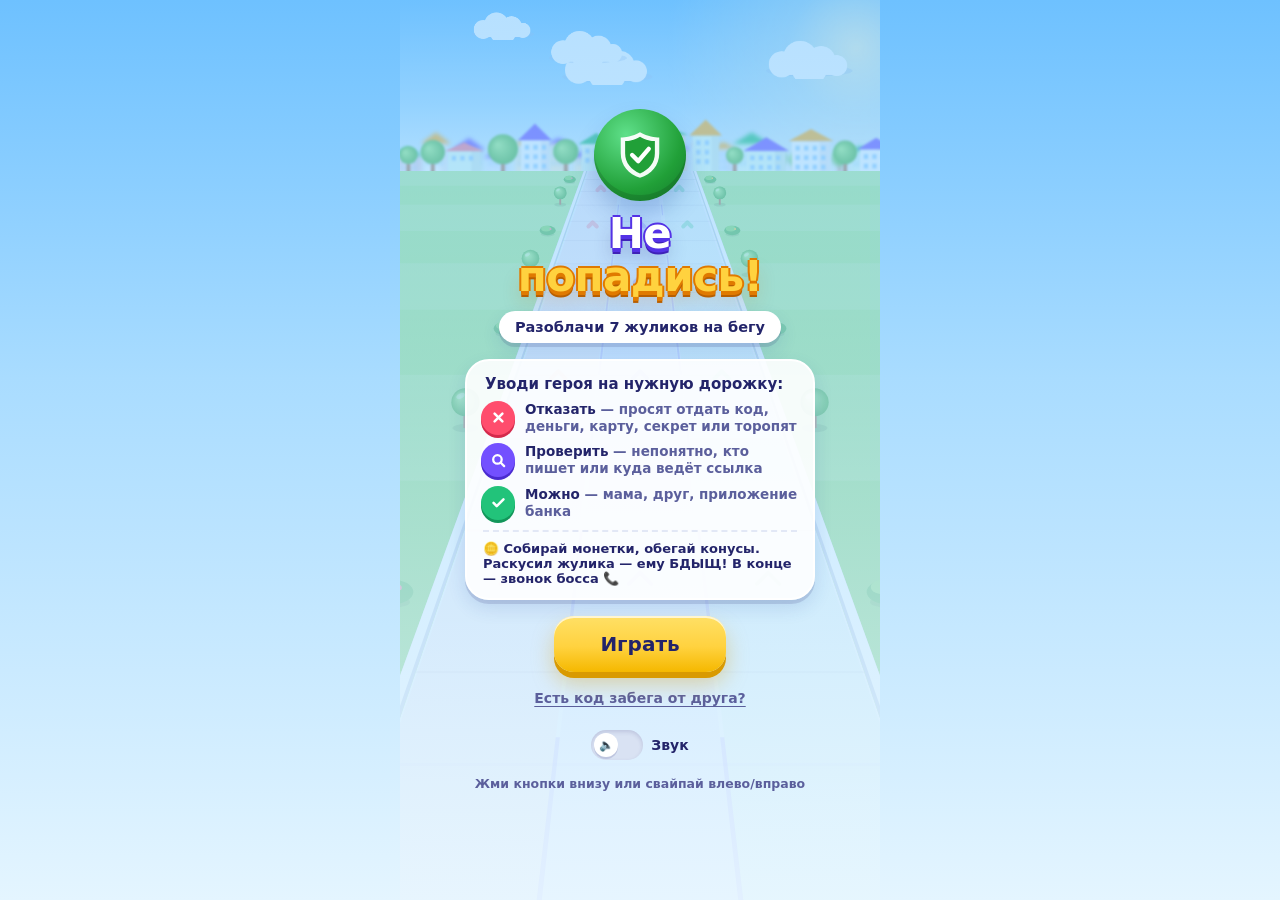
==== game/index.html @ 4be173ab "Перестройка ядра: жулики-персонажи, нокдаун, нытьё, ачивки, босс-звонок, финиш - карточки приносят т" ====
<!doctype html>
<html lang="ru">
<head>
  <meta charset="utf-8" />
  <meta name="viewport" content="width=device-width, initial-scale=1, maximum-scale=1, user-scalable=no, viewport-fit=cover" />
  <link rel="icon" href="data:," />
  <title>Не попадись!</title>
  <link rel="stylesheet" href="styles.css" />
</head>
<body>
  <div id="app">
    <!-- Игровое поле -->
    <canvas id="game"></canvas>

    <!-- HUD во время забега -->
    <div id="hud" class="hud hidden">
      <div class="hud-left">
        <div class="hud-chip" id="distance">0 м</div>
        <div class="hud-chip coins" id="coins"><span class="coin-dot"></span><span id="coins-n">0</span></div>
      </div>
      <div class="hud-right">
        <div class="hud-chip combo hidden" id="combo">x2</div>
        <div class="chase" id="chase" aria-label="Погоня">
          <span class="chase-track"><span class="chase-v"><svg viewBox="0 0 24 24" aria-hidden="true"><circle cx="12" cy="12" r="11" fill="#4a2bd0"/><ellipse cx="12" cy="13.5" rx="7" ry="6" fill="#ffd9b8"/><rect x="4.5" y="9" width="15" height="4.6" rx="2.3" fill="#14143a"/><circle cx="9" cy="11.3" r="1.4" fill="#fff"/><circle cx="15" cy="11.3" r="1.4" fill="#fff"/></svg></span></span>
          <span class="chase-h">🛡️</span>
        </div>
        <button class="icon-btn" id="sound-run" aria-label="Звук">🔈</button>
      </div>
    </div>

    <!-- Подсказка действий (нижние дорожки) -->
    <div id="lane-legend" class="lane-legend hidden">
      <button class="legend-item lane-btn" data-lane="0" aria-label="Отказать"><span class="lb-circle"><svg viewBox="0 0 24 24" fill="none" stroke="#fff" stroke-width="3.6" stroke-linecap="round" aria-hidden="true"><path d="M6.5 6.5l11 11M17.5 6.5l-11 11"/></svg></span><span class="lb-label">Отказать</span></button>
      <button class="legend-item lane-btn" data-lane="1" aria-label="Проверить"><span class="lb-circle"><svg viewBox="0 0 24 24" fill="none" stroke="#fff" stroke-width="3.2" stroke-linecap="round" aria-hidden="true"><circle cx="10.5" cy="10.5" r="6"/><path d="M15.2 15.2l4.8 4.8"/></svg></span><span class="lb-label">Проверить</span></button>
      <button class="legend-item lane-btn" data-lane="2" aria-label="Можно"><span class="lb-circle"><svg viewBox="0 0 24 24" fill="none" stroke="#fff" stroke-width="3.6" stroke-linecap="round" stroke-linejoin="round" aria-hidden="true"><path d="M5 12.5l4.5 4.5L19 7.5"/></svg></span><span class="lb-label">Можно</span></button>
    </div>

    <!-- Тост ачивки -->
    <div id="toast" class="toast hidden"></div>

    <!-- Всплывающее «почему» при ошибке -->
    <div id="flash" class="flash hidden"></div>

    <!-- Стартовый экран -->
    <section id="screen-start" class="screen">
      <div class="brand">
        <div class="logo-badge" id="logo-badge">
          <svg viewBox="0 0 64 64" width="56" height="56" aria-hidden="true">
            <path d="M32 6c9 5 17 6 22 6v18c0 14-9 24-22 28C19 54 10 44 10 30V12c5 0 13-1 22-6z" fill="#fff" fill-opacity=".95"/>
            <path d="M32 11c7 4 13 5 17 5v14c0 11-7 19-17 23-10-4-17-12-17-23V16c4 0 10-1 17-5z" fill="#21a038"/>
            <path d="M23 32l7 7 12-14" fill="none" stroke="#fff" stroke-width="5" stroke-linecap="round" stroke-linejoin="round"/>
          </svg>
        </div>
        <h1 class="game-title">Не <span class="accent">попадись!</span></h1>
        <p class="subtitle">Разоблачи 7 жуликов на бегу</p>
      </div>

      <div class="howto">
        <p class="howto-title">Уводи героя на нужную дорожку:</p>
        <div class="howto-row r0"><span class="he"><svg viewBox="0 0 24 24" fill="none" stroke="#fff" stroke-width="3.6" stroke-linecap="round" aria-hidden="true"><path d="M6.5 6.5l11 11M17.5 6.5l-11 11"/></svg></span><span><b>Отказать</b> — просят отдать код, деньги, карту, секрет или торопят</span></div>
        <div class="howto-row r1"><span class="he"><svg viewBox="0 0 24 24" fill="none" stroke="#fff" stroke-width="3.2" stroke-linecap="round" aria-hidden="true"><circle cx="10.5" cy="10.5" r="6"/><path d="M15.2 15.2l4.8 4.8"/></svg></span><span><b>Проверить</b> — непонятно, кто пишет или куда ведёт ссылка</span></div>
        <div class="howto-row r2"><span class="he"><svg viewBox="0 0 24 24" fill="none" stroke="#fff" stroke-width="3.6" stroke-linecap="round" stroke-linejoin="round" aria-hidden="true"><path d="M5 12.5l4.5 4.5L19 7.5"/></svg></span><span><b>Можно</b> — мама, друг, приложение банка</span></div>
        <p class="howto-foot">🪙 Собирай монетки, обегай конусы. Раскусил жулика — ему <b>БДЫЩ!</b> В конце — звонок босса 📞</p>
      </div>

      <button class="btn-primary" id="btn-play">Играть</button>

      <button class="btn-text" id="btn-code">Есть код забега от друга?</button>
      <div class="code-box hidden" id="code-box">
        <input id="code-input" class="code-input" type="text" inputmode="numeric" pattern="[0-9]*" maxlength="4" placeholder="1234" autocomplete="off" aria-label="Код забега" />
        <button class="btn-secondary" id="btn-code-go">Пройти</button>
      </div>

      <label class="sound-toggle">
        <input type="checkbox" id="sound-toggle" />
        <span class="pill" aria-hidden="true"></span>
        <span class="sound-lbl">Звук</span>
      </label>
      <p class="hint">Жми кнопки внизу или свайпай влево/вправо</p>
    </section>

    <!-- Экран итога -->
    <section id="screen-end" class="screen hidden">
      <h2 class="end-title" id="end-title">Финиш!</h2>
      <div class="stars" id="end-stars"></div>
      <div class="end-verdict" id="end-verdict"></div>

      <div class="end-villains" id="end-villains">
        <p class="villains-title" id="villains-title"></p>
        <div class="villains-grid" id="villains-grid"></div>
      </div>

      <div class="end-ach hidden" id="end-ach"></div>

      <div class="end-actions">
        <button class="btn-primary" id="btn-again">Ещё раз</button>
        <button class="btn-secondary" id="btn-share">Поделиться</button>
      </div>
      <div class="end-code" id="end-code"></div>

      <details class="more" id="more">
        <summary>Подробнее о забеге</summary>
        <div class="end-stats">
          <div class="stat"><div class="stat-num" id="end-distance">0</div><div class="stat-lbl">метров</div></div>
          <div class="stat"><div class="stat-num" id="end-recognized">0/0</div><div class="stat-lbl">ловушек распознано</div></div>
          <div class="stat"><div class="stat-num" id="end-coins">0</div><div class="stat-lbl">монет</div></div>
        </div>
        <div class="decisions" id="end-decisions"></div>
        <div class="progress hidden" id="end-progress"></div>
        <div class="review" id="review">
          <p class="review-title hidden" id="review-title">Разбор ошибок</p>
          <div id="review-list"></div>
        </div>
      </details>

      <button class="btn-text" id="btn-close">Выйти</button>
    </section>

    <!-- Загрузка -->
    <section id="screen-loading" class="screen">
      <div class="loader"></div>
      <p>Загрузка…</p>
    </section>
  </div>

  <script src="content.js"></script>
  <script src="js/game.js"></script>
</body>
</html>
---- game/styles.css ----
/* «Не попадись!» — оформление в стиле «Облака»: пастельное небо, белые карточки-наклейки,
   мягкие «пластиковые» тени. Только системные шрифты, без внешних ресурсов. */
:root {
  --sky1: #6ec1ff;
  --sky2: #a9dcff;
  --sky3: #e4f5ff;
  --ink: #23246a;
  --ink-2: #5b5f9c;
  --muted: #8c90bd;
  --violet: #7350ff;
  --violet-2: #5432e6;
  --violet-soft: #ece6ff;
  --sun: #ffd23f;
  --sun-2: #f5b800;
  --tile: #ffffff;
  --tile-lip: #cdd8ee;
  /* дорожки-действия */
  --refuse: #ff4d6d;   --refuse-d: #d42a4c;
  --check: #7350ff;    --check-d: #4a2bd0;
  --ok: #22c37a;       --ok-d: #12965a;
  --sber-green: #21a038;
  --card-sh: 0 4px 0 rgba(35,36,106,0.14), 0 8px 18px rgba(35,80,160,0.14);
  font-family: ui-rounded, "SF Pro Rounded", "Arial Rounded MT Bold", "Nunito", "Segoe UI", system-ui, -apple-system, Roboto, sans-serif;
}

* { box-sizing: border-box; -webkit-tap-highlight-color: transparent; }
html, body { margin: 0; height: 100%; overflow: hidden; }
body {
  background: linear-gradient(180deg, var(--sky1) 0%, var(--sky2) 42%, var(--sky3) 100%);
  color: var(--ink);
  user-select: none;
  -webkit-user-select: none;
  touch-action: none;
}
input { -webkit-user-select: text; user-select: text; }
button { font-family: inherit; }

#app {
  position: relative;
  width: 100vw;
  height: 100vh;
  height: 100dvh;
  max-width: 480px;
  margin: 0 auto;
  overflow: hidden;
  background: var(--sky2);
}
#game { position: absolute; inset: 0; width: 100%; height: 100%; display: block; }
.hidden { display: none !important; }

/* ---------- Кнопки ---------- */
.btn-primary {
  border: none;
  background: linear-gradient(180deg, #ffe066, var(--sun) 55%, var(--sun-2));
  color: var(--ink);
  font-size: 20px;
  font-weight: 900;
  padding: 16px 46px;
  border-radius: 20px;
  box-shadow: inset 0 2px 0 rgba(255,255,255,0.7), 0 6px 0 #d99a00, 0 12px 22px rgba(217,154,0,0.35);
  cursor: pointer;
  transition: transform 0.08s ease, box-shadow 0.08s ease;
}
.btn-primary:active { transform: translateY(4px); box-shadow: inset 0 2px 0 rgba(255,255,255,0.7), 0 2px 0 #d99a00, 0 6px 12px rgba(217,154,0,0.3); }
.btn-secondary {
  border: none;
  background: var(--tile);
  color: var(--ink);
  font-size: 16px; font-weight: 900;
  padding: 14px 26px;
  border-radius: 18px;
  box-shadow: var(--card-sh);
  cursor: pointer;
  transition: transform 0.08s ease;
}
.btn-secondary:active { transform: translateY(3px); }
.btn-text {
  border: none; background: none; color: var(--ink-2);
  font-size: 14px; font-weight: 800; text-decoration: underline; text-underline-offset: 3px;
  cursor: pointer; padding: 8px;
}
.btn-primary:focus-visible, .btn-secondary:focus-visible, .icon-btn:focus-visible, .lane-btn:focus-visible { outline: 3px solid var(--violet); outline-offset: 3px; }

/* ---------- HUD ---------- */
.hud {
  position: absolute;
  top: 0; left: 0; right: 0;
  display: flex;
  justify-content: space-between;
  align-items: flex-start;
  padding: calc(env(safe-area-inset-top) + 12px) 12px 0;
  z-index: 5;
  pointer-events: none;
}
.hud-left, .hud-right { display: flex; gap: 8px; align-items: center; }
.hud-chip {
  background: var(--tile);
  color: var(--ink);
  font-weight: 900;
  font-size: 16px;
  font-variant-numeric: tabular-nums;
  padding: 7px 13px;
  border-radius: 14px;
  display: flex; align-items: center; gap: 6px;
  box-shadow: var(--card-sh);
}
.coin-dot {
  width: 18px; height: 18px; border-radius: 50%;
  background: radial-gradient(circle at 35% 30%, #fff6c4, var(--sun) 55%, var(--sun-2));
  box-shadow: inset 0 -2px 0 rgba(180,110,0,0.35);
}
.hud-chip.coins.pop { animation: chipPop 0.28s ease-out; }
.hud-chip.combo { background: linear-gradient(180deg, #ffe066, var(--sun-2)); color: var(--ink); box-shadow: 0 4px 0 #d99a00, 0 8px 16px rgba(217,154,0,0.3); }
.hud-chip.combo.pop { animation: chipPop 0.4s cubic-bezier(.2,1.6,.4,1); }
@keyframes chipPop { 0% { transform: scale(1); } 40% { transform: scale(1.22); } 100% { transform: scale(1); } }
.lives { display: flex; gap: 1px; font-size: 19px; padding: 5px 8px; background: var(--tile); border-radius: 14px; box-shadow: var(--card-sh); }
.life { display: inline-block; transition: transform 0.2s, opacity 0.2s; }
.life.lost { opacity: 0.25; filter: grayscale(1); transform: scale(0.82); }
.life.pop { animation: lifeLost 0.5s ease-out; }
@keyframes lifeLost { 0% { transform: scale(1.7) rotate(-20deg); opacity: 1; filter: none; } 60% { transform: scale(0.7) rotate(14deg); } 100% { transform: scale(0.82); } }
.icon-btn {
  pointer-events: auto;
  border: none;
  background: var(--tile);
  width: 40px; height: 40px;
  border-radius: 14px;
  font-size: 18px;
  box-shadow: var(--card-sh);
  cursor: pointer;
}

/* ---------- Нижняя панель: три кнопки-дорожки ---------- */
.lane-legend {
  position: absolute;
  left: 0; right: 0; bottom: 0;
  display: flex;
  justify-content: space-around;
  z-index: 5;
  padding: 14px 10px calc(env(safe-area-inset-bottom) + 12px);
  background: rgba(255,255,255,0.78);
  border-top: 2px solid #fff;
  box-shadow: 0 -6px 20px rgba(35,80,160,0.12);
  border-radius: 26px 26px 0 0;
}
.lane-btn {
  flex: 1;
  border: none; background: none; padding: 0;
  display: flex; flex-direction: column; align-items: center; gap: 7px;
  color: var(--ink); font-size: 13.5px; font-weight: 900;
  cursor: pointer;
  touch-action: manipulation;
}
.lane-btn .lb-circle {
  width: 64px; height: 64px; border-radius: 50%;
  display: flex; align-items: center; justify-content: center;
  transition: transform 0.14s cubic-bezier(.2,1.5,.4,1);
}
.lane-btn .lb-circle svg { width: 30px; height: 30px; }
.lane-btn[data-lane="0"] .lb-circle { background: linear-gradient(180deg, #ff7a92, var(--refuse)); box-shadow: inset 0 3px 0 rgba(255,255,255,0.45), 0 6px 0 var(--refuse-d), 0 10px 16px rgba(212,42,76,0.3); }
.lane-btn[data-lane="1"] .lb-circle { background: linear-gradient(180deg, #8f75ff, var(--check)); box-shadow: inset 0 3px 0 rgba(255,255,255,0.45), 0 6px 0 var(--check-d), 0 10px 16px rgba(74,43,208,0.3); }
.lane-btn[data-lane="2"] .lb-circle { background: linear-gradient(180deg, #4fdc98, var(--ok)); box-shadow: inset 0 3px 0 rgba(255,255,255,0.45), 0 6px 0 var(--ok-d), 0 10px 16px rgba(18,150,90,0.3); }
.lane-btn:active .lb-circle { transform: translateY(4px); }
.lane-btn.active .lb-circle { transform: translateY(-3px) scale(1.08); }
.lane-btn .lb-label { padding: 2px 10px; border-radius: 999px; transition: background 0.12s ease, color 0.12s ease; }
.lane-btn.active .lb-label { background: var(--ink); color: #fff; }

/* ---------- Подсказка «почему» при ошибке ---------- */
.flash {
  position: absolute;
  left: 14px; right: 14px;
  top: calc(env(safe-area-inset-top) + 68px);
  z-index: 8;
  background: var(--tile);
  color: var(--ink);
  border-radius: 22px;
  padding: 16px 16px 14px;
  font-size: 15.5px;
  font-weight: 800;
  line-height: 1.32;
  text-align: center;
  box-shadow: 0 5px 0 rgba(35,36,106,0.16), 0 14px 28px rgba(35,80,160,0.22);
  animation: flashIn 0.18s cubic-bezier(.2,1.4,.4,1);
}
.flash::before {
  content: "Ой!"; position: absolute; top: -12px; left: 16px;
  background: var(--refuse); color: #fff; font-size: 13px; font-weight: 900;
  padding: 3px 12px; border-radius: 10px; box-shadow: 0 3px 0 var(--refuse-d);
}
.flash .flash-icon { font-size: 26px; display: block; margin-bottom: 2px; }
.flash .flash-villain { font-weight: 900; color: var(--refuse-d); margin-bottom: 4px; }
.flash .flash-ans { margin-top: 10px; padding: 7px 10px; border-radius: 12px; background: var(--violet-soft); color: var(--violet-2); font-size: 14.5px; font-weight: 900; }
@keyframes flashIn { from { opacity: 0; transform: translateY(-10px) scale(0.95); } to { opacity: 1; transform: none; } }

/* ---------- Экраны ---------- */
.screen {
  position: absolute;
  inset: 0;
  z-index: 10;
  display: flex;
  flex-direction: column;
  align-items: center;
  justify-content: flex-start;
  gap: 16px;
  padding: calc(env(safe-area-inset-top) + 20px) 20px calc(env(safe-area-inset-bottom) + 20px);
  background: linear-gradient(180deg, rgba(110,193,255,0.5) 0%, rgba(169,220,255,0.6) 45%, rgba(228,245,255,0.88) 100%);
  color: var(--ink);
  text-align: center;
  overflow-y: auto;
  touch-action: pan-y;
}
.screen > :first-child { margin-top: auto; }
.screen > :last-child { margin-bottom: auto; }

.brand { display: flex; flex-direction: column; align-items: center; gap: 6px; }
.logo-badge {
  width: 92px; height: 92px;
  border-radius: 50%;
  background: radial-gradient(circle at 35% 28%, #5fe08a, var(--sber-green) 62%, #13782a);
  box-shadow: inset 0 -6px 0 rgba(0,0,0,0.12), 0 14px 22px rgba(35,80,160,0.25);
  display: flex; align-items: center; justify-content: center;
  animation: badgeIn 0.5s cubic-bezier(.2,1.5,.4,1) both, floaty 2.6s ease-in-out 0.5s infinite;
}
@keyframes badgeIn { from { transform: scale(0.3) rotate(-14deg); opacity: 0; } to { transform: none; opacity: 1; } }
@keyframes floaty { 0%,100% { transform: translateY(0) rotate(-2deg); } 50% { transform: translateY(-7px) rotate(2deg); } }
@keyframes riseIn { from { transform: translateY(14px); opacity: 0; } to { transform: none; opacity: 1; } }

/* Объёмный заголовок: белая заливка + фиолетовая «выдавленная» тень */
.game-title {
  margin: 6px 0 0;
  font-size: 42px;
  line-height: 1.02;
  font-weight: 900;
  letter-spacing: -0.5px;
  color: #fff;
  text-shadow:
    0 2px 0 var(--violet-2), 0 4px 0 var(--violet-2), 0 6px 0 #3f22b8,
    2px 0 0 var(--violet-2), -2px 0 0 var(--violet-2), 0 -2px 0 var(--violet-2),
    0 12px 18px rgba(35,36,106,0.25);
  animation: riseIn 0.4s ease-out 0.12s both;
}
.game-title .accent {
  display: block;
  color: var(--sun);
  text-shadow:
    0 2px 0 #e07a00, 0 4px 0 #e07a00, 0 6px 0 #b85f00,
    2px 0 0 #e07a00, -2px 0 0 #e07a00, 0 -2px 0 #e07a00,
    0 12px 18px rgba(184,95,0,0.25);
}
.subtitle {
  margin: 6px 0 0; color: var(--ink); font-size: 14.5px; font-weight: 800;
  background: var(--tile); padding: 8px 16px; border-radius: 999px; box-shadow: var(--card-sh);
  animation: riseIn 0.4s ease-out 0.2s both;
}

.howto {
  background: rgba(255,255,255,0.9);
  border: 2px solid #fff;
  border-radius: 24px;
  padding: 14px 14px 12px;
  width: 100%;
  max-width: 350px;
  text-align: left;
  box-shadow: var(--card-sh);
  animation: riseIn 0.4s ease-out 0.28s both;
}
.howto-title { margin: 0 0 8px 4px; font-weight: 900; font-size: 15px; color: var(--ink); }
.howto-row { display: flex; align-items: center; gap: 10px; font-size: 13.5px; color: var(--ink-2); margin: 8px 0; line-height: 1.28; font-weight: 700; animation: riseIn 0.35s ease-out both; }
.howto-row .he { flex: 0 0 34px; height: 34px; border-radius: 50%; display: flex; align-items: center; justify-content: center; }
.howto-row .he svg { width: 17px; height: 17px; }
.howto-row b { color: var(--ink); font-weight: 900; }
.howto-row.r0 { animation-delay: 0.34s; } .howto-row.r0 .he { background: var(--refuse); box-shadow: 0 3px 0 var(--refuse-d); }
.howto-row.r1 { animation-delay: 0.42s; } .howto-row.r1 .he { background: var(--check); box-shadow: 0 3px 0 var(--check-d); }
.howto-row.r2 { animation-delay: 0.5s; }  .howto-row.r2 .he { background: var(--ok); box-shadow: 0 3px 0 var(--ok-d); }

#btn-play { animation: riseIn 0.4s ease-out 0.55s both, pulse 1.6s ease-in-out 1s infinite; }
@keyframes pulse { 0%,100% { transform: scale(1); } 50% { transform: scale(1.05); } }

.sound-toggle { display: flex; align-items: center; gap: 8px; color: var(--ink); font-weight: 800; font-size: 14px; cursor: pointer; position: relative; }
.sound-toggle input { position: absolute; opacity: 0; width: 1px; height: 1px; }
.sound-toggle .pill { width: 52px; height: 30px; border-radius: 999px; background: #d9e2f3; box-shadow: inset 0 2px 4px rgba(35,36,106,0.15); position: relative; transition: background 0.18s; }
.sound-toggle .pill::after { content: "🔈"; position: absolute; left: 3px; top: 3px; width: 24px; height: 24px; border-radius: 50%; background: #fff; box-shadow: 0 2px 0 rgba(35,36,106,0.15); font-size: 12px; line-height: 24px; text-align: center; transition: transform 0.18s cubic-bezier(.2,1.5,.4,1); }
.sound-toggle input:checked + .pill { background: var(--ok); }
.sound-toggle input:checked + .pill::after { transform: translateX(22px); content: "🔊"; }
.sound-toggle input:focus-visible + .pill { outline: 3px solid var(--violet); outline-offset: 2px; }
.sound-lbl { color: var(--ink); }
.hint { color: var(--ink-2); font-size: 12.5px; font-weight: 700; margin: 0; }

/* ---------- Код забега ---------- */
#btn-code { margin-top: -6px; }
.code-box { display: flex; gap: 8px; align-items: center; margin-top: -8px; }
.code-input {
  width: 118px; padding: 12px; border-radius: 16px; text-align: center;
  font: 900 22px/1 ui-rounded, "Arial Rounded MT Bold", system-ui, sans-serif; letter-spacing: 4px;
  color: var(--ink); background: var(--tile); border: 3px solid transparent; outline: none;
  box-shadow: var(--card-sh);
}
.code-input:focus { border-color: var(--violet); }
.code-input.err { border-color: var(--refuse); animation: codeShake 0.3s; }
@keyframes codeShake { 25% { transform: translateX(-5px); } 75% { transform: translateX(5px); } }

/* ---------- Экран итога ---------- */
.end-title {
  font-size: 32px; font-weight: 900; margin: 0; color: #fff;
  text-shadow: 0 2px 0 var(--violet-2), 0 4px 0 var(--violet-2), 2px 0 0 var(--violet-2), -2px 0 0 var(--violet-2), 0 -2px 0 var(--violet-2), 0 10px 16px rgba(35,36,106,0.22);
  animation: riseIn 0.35s ease-out both;
}
.stars { display: flex; gap: 6px; font-size: 46px; line-height: 1; height: 52px; }
.star { color: #fff; opacity: 0.75; transform: scale(0.8); text-shadow: 0 3px 0 var(--tile-lip); }
.star.on { color: var(--sun); opacity: 1; text-shadow: 0 3px 0 #e07a00, 0 8px 14px rgba(224,122,0,0.35); animation: starIn 0.5s cubic-bezier(.2,1.7,.4,1) both; }
@keyframes starIn { from { transform: scale(0) rotate(-90deg); opacity: 0; } to { transform: scale(1) rotate(0); opacity: 1; } }

.end-stats { display: flex; gap: 10px; width: 100%; max-width: 360px; }
.stat { flex: 1; background: var(--tile); border-radius: 18px; padding: 12px 6px 10px; box-shadow: var(--card-sh); animation: riseIn 0.4s ease-out both; }
.stat:nth-child(2) { animation-delay: 0.1s; }
.stat:nth-child(3) { animation-delay: 0.2s; }
.stat-num { font-size: 26px; min-height: 30px; font-variant-numeric: tabular-nums; font-weight: 900; color: var(--violet); }
.stat-lbl { font-size: 12px; color: var(--ink-2); font-weight: 800; margin-top: 2px; min-height: 28px; }

.decisions { font-size: 14.5px; font-weight: 900; color: var(--ink); min-height: 20px; }
.end-verdict { font-size: 16px; font-weight: 800; color: var(--ink); max-width: 340px; min-height: 44px; animation: riseIn 0.4s ease-out 0.5s both; }

.end-villains { width: 100%; max-width: 360px; background: rgba(255,255,255,0.9); border: 2px solid #fff; border-radius: 24px; padding: 12px 10px; box-shadow: var(--card-sh); }
.villains-title { margin: 0 0 8px; font-size: 15px; font-weight: 900; color: var(--ink); }
.villains-grid { display: flex; flex-wrap: wrap; justify-content: center; gap: 6px; }
.villain {
  width: calc(25% - 5px); min-width: 70px; padding: 7px 2px 6px; border-radius: 14px;
  background: #f1f4fb; box-shadow: 0 3px 0 rgba(35,36,106,0.08);
  animation: riseIn 0.35s ease-out both;
}
.villain .v-emoji { font-size: 24px; line-height: 1.1; }
.villain .v-name { font-size: 11.5px; font-weight: 900; color: var(--ink); margin-top: 2px; }
.villain .v-state { font-size: 10.5px; font-weight: 800; color: var(--muted); }
.villain.caught { background: #fff4c7; box-shadow: 0 3px 0 #f5c400; }
.villain.caught .v-state { color: #b57a00; }
.villain.escaped { background: #ffe3ea; box-shadow: 0 3px 0 #ffb3c3; }
.villain.escaped .v-state { color: var(--refuse-d); }
.villain.unmet .v-emoji { filter: grayscale(1); opacity: 0.4; }
.villain.unmet .v-name { color: var(--muted); }

.progress { width: 100%; max-width: 360px; padding: 10px 12px; border-radius: 20px; background: var(--violet-soft); box-shadow: 0 4px 0 #d6ccff; }
.pg-row { display: flex; align-items: center; justify-content: center; gap: 18px; }
.pg-num { font-size: 28px; font-weight: 900; color: var(--ink); font-variant-numeric: tabular-nums; }
.pg-num.up { color: var(--violet); }
.pg-lbl { font-size: 12px; font-weight: 800; color: var(--ink-2); }
.pg-arrow { font-size: 24px; color: var(--violet); font-weight: 900; }
.pg-note { font-size: 13.5px; font-weight: 900; color: var(--violet-2); margin-top: 4px; }

.end-code { font-size: 15px; font-weight: 800; color: var(--ink); max-width: 340px; }
.end-code b { color: var(--violet); font-size: 24px; letter-spacing: 3px; margin-left: 4px; }
.end-code .ec-sub { display: block; font-size: 12.5px; color: var(--ink-2); margin-top: 2px; }

.end-actions { display: flex; gap: 10px; align-items: center; }
#btn-again { animation: pulse 1.6s ease-in-out 1.2s infinite; }

.review { width: 100%; max-width: 360px; }
.review-title { font-size: 13px; color: var(--ink-2); font-weight: 800; margin: 6px 0; }
.review-item {
  background: var(--tile);
  border-left: 5px solid var(--refuse);
  border-radius: 14px;
  padding: 10px 12px;
  margin: 8px 0;
  text-align: left;
  cursor: pointer;
  box-shadow: var(--card-sh);
}
.review-item .ri-top { font-weight: 900; font-size: 14px; display: flex; align-items: center; gap: 6px; color: var(--ink); }
.review-item .ri-tag { display: inline-block; margin-top: 4px; font-size: 12px; font-weight: 900; color: #fff; background: var(--ok); padding: 2px 9px; border-radius: 999px; }
.review-item .ri-why { font-size: 13px; font-weight: 700; color: var(--ink-2); margin-top: 6px; line-height: 1.35; display: none; }
.review-item.open .ri-why { display: block; }

/* ---------- Загрузка ---------- */
#screen-loading { gap: 14px; font-weight: 800; }
.loader {
  width: 46px; height: 46px;
  border: 5px solid rgba(255,255,255,0.85);
  border-top-color: var(--violet);
  border-radius: 50%;
  animation: spin 0.9s linear infinite;
}
@keyframes spin { to { transform: rotate(360deg); } }

@media (max-height: 700px) {
  .game-title { font-size: 34px; }
  .logo-badge { width: 70px; height: 70px; }
  .logo-badge svg { width: 42px; height: 42px; }
  .howto { padding: 10px 12px; }
  .lane-btn .lb-circle { width: 58px; height: 58px; }
}

@media (prefers-reduced-motion: reduce) {
  *, *::before, *::after { animation: none !important; transition: none !important; }
}

/* ---------- Погоня (вместо щитов) ---------- */
.chase { display: flex; align-items: center; gap: 6px; padding: 6px 10px; background: var(--tile); border-radius: 14px; box-shadow: var(--card-sh); --c: 1; }
.chase-track { position: relative; width: 92px; height: 12px; border-radius: 999px; background: linear-gradient(90deg, #ffe3ea, #dcf8ea); box-shadow: inset 0 2px 3px rgba(35,36,106,0.12); }
.chase-v { position: absolute; top: 50%; left: calc((1 - var(--c)) * 70px); width: 24px; height: 24px; transform: translateY(-50%); filter: drop-shadow(0 2px 0 rgba(35,36,106,0.25)); }
.chase-v svg { width: 100%; height: 100%; display: block; }
.chase-h { font-size: 19px; line-height: 1; }
.chase.danger { animation: dangerPulse 0.8s ease-in-out infinite; }
.chase.danger .chase-track { background: linear-gradient(90deg, #ff9db0, #ffe3ea); }
.chase.hit { animation: chipPop 0.35s ease-out; }
@keyframes dangerPulse { 0%,100% { box-shadow: var(--card-sh); } 50% { box-shadow: 0 4px 0 rgba(212,42,76,0.4), 0 0 0 4px rgba(255,77,109,0.35); } }
.howto-foot { margin: 10px 2px 0; padding-top: 9px; border-top: 2px dashed #e2e8f6; font-size: 13px; font-weight: 800; color: var(--ink); }

/* ---------- Тост ачивки ---------- */
.toast {
  position: absolute; left: 50%; top: calc(env(safe-area-inset-top) + 64px); z-index: 9;
  transform: translateX(-50%); display: flex; align-items: center; gap: 10px;
  max-width: calc(100% - 32px); padding: 10px 16px 10px 12px; border-radius: 18px;
  background: linear-gradient(180deg, #fff6c4, var(--sun)); color: var(--ink);
  box-shadow: 0 5px 0 #d99a00, 0 12px 24px rgba(217,154,0,0.35);
  font-size: 14.5px; font-weight: 800; white-space: nowrap;
  animation: toastIn 0.45s cubic-bezier(.2,1.5,.4,1);
}
.toast .t-emoji { font-size: 26px; }
.toast b { color: var(--violet-2); margin-right: 4px; }
@keyframes toastIn { from { transform: translate(-50%, -30px) scale(0.7); opacity: 0; } to { transform: translate(-50%, 0) scale(1); opacity: 1; } }

/* ---------- Итог: стикеры жуликов, ачивки, «Подробнее» ---------- */
.villain { position: relative; }
.villain .v-name { line-height: 1.12; min-height: 26px; }
.villain.caught { background: #fff; box-shadow: 0 3px 0 rgba(35,36,106,0.12); border: 3px solid var(--vc); transform: rotate(-3deg); }
.villain.caught:nth-child(even) { transform: rotate(3deg); }
.villain.caught .v-state { color: #fff; background: var(--vc); border-radius: 999px; padding: 0 6px; display: inline-block; font-weight: 900; }
.villain.escaped { background: #f1f4fb; box-shadow: none; opacity: 0.85; }
.villain.escaped .v-emoji { filter: grayscale(0.6); }
.villain.unmet { background: #f1f4fb; box-shadow: none; }
.end-ach { display: flex; flex-wrap: wrap; justify-content: center; gap: 6px; max-width: 360px; }
.ach-chip { background: linear-gradient(180deg, #fff6c4, #ffe066); color: var(--ink); font-size: 12.5px; font-weight: 900; padding: 6px 10px; border-radius: 999px; box-shadow: 0 3px 0 #e0b000; }
.more { width: 100%; max-width: 360px; }
.more summary { list-style: none; cursor: pointer; font-size: 14px; font-weight: 900; color: var(--ink-2); padding: 8px; text-decoration: underline; text-underline-offset: 3px; }
.more summary::-webkit-details-marker { display: none; }
.more[open] { display: flex; flex-direction: column; gap: 12px; align-items: center; }
.end-verdict { min-height: 0; }
.end-title { font-size: 34px; }
#distance { display: none; }
.hud-chip { white-space: nowrap; }
.villain .v-name { font-size: 10.5px; overflow-wrap: anywhere; }
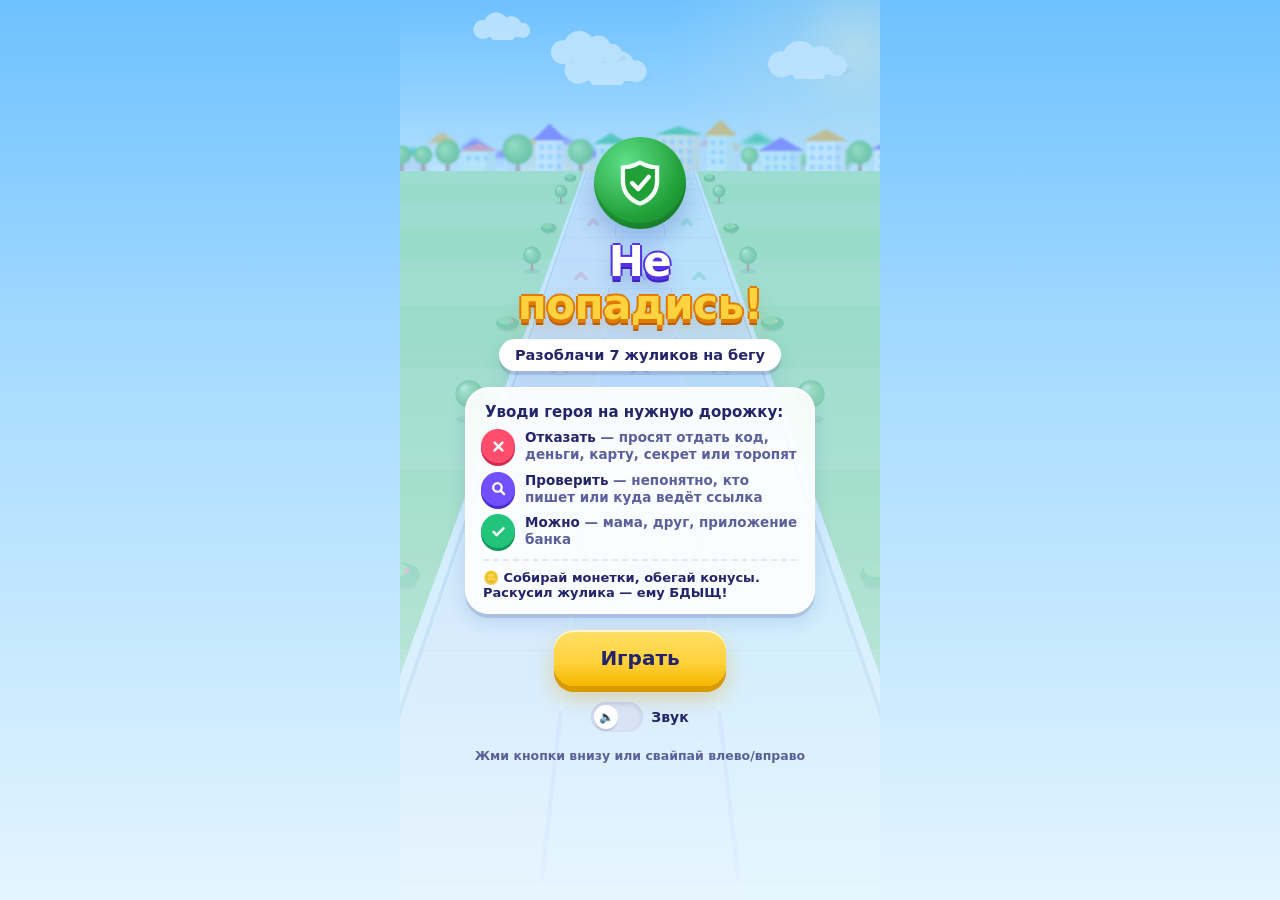
==== commit d3a5b5a5: "Финиш без перегруза, убран код забега - итог: заголовок, звёзды, коллекция жуликов, ачивки, две кноп" ====
--- a/game/index.html
+++ b/game/index.html
@@ -60,16 +60,11 @@
         <div class="howto-row r0"><span class="he"><svg viewBox="0 0 24 24" fill="none" stroke="#fff" stroke-width="3.6" stroke-linecap="round" aria-hidden="true"><path d="M6.5 6.5l11 11M17.5 6.5l-11 11"/></svg></span><span><b>Отказать</b> — просят отдать код, деньги, карту, секрет или торопят</span></div>
         <div class="howto-row r1"><span class="he"><svg viewBox="0 0 24 24" fill="none" stroke="#fff" stroke-width="3.2" stroke-linecap="round" aria-hidden="true"><circle cx="10.5" cy="10.5" r="6"/><path d="M15.2 15.2l4.8 4.8"/></svg></span><span><b>Проверить</b> — непонятно, кто пишет или куда ведёт ссылка</span></div>
         <div class="howto-row r2"><span class="he"><svg viewBox="0 0 24 24" fill="none" stroke="#fff" stroke-width="3.6" stroke-linecap="round" stroke-linejoin="round" aria-hidden="true"><path d="M5 12.5l4.5 4.5L19 7.5"/></svg></span><span><b>Можно</b> — мама, друг, приложение банка</span></div>
-        <p class="howto-foot">🪙 Собирай монетки, обегай конусы. Раскусил жулика — ему <b>БДЫЩ!</b> В конце — звонок босса 📞</p>
+        <p class="howto-foot">🪙 Собирай монетки, обегай конусы. Раскусил жулика — ему <b>БДЫЩ!</b></p>
       </div>
 
       <button class="btn-primary" id="btn-play">Играть</button>
 
-      <button class="btn-text" id="btn-code">Есть код забега от друга?</button>
-      <div class="code-box hidden" id="code-box">
-        <input id="code-input" class="code-input" type="text" inputmode="numeric" pattern="[0-9]*" maxlength="4" placeholder="1234" autocomplete="off" aria-label="Код забега" />
-        <button class="btn-secondary" id="btn-code-go">Пройти</button>
-      </div>
 
       <label class="sound-toggle">
         <input type="checkbox" id="sound-toggle" />
@@ -96,10 +91,14 @@
         <button class="btn-primary" id="btn-again">Ещё раз</button>
         <button class="btn-secondary" id="btn-share">Поделиться</button>
       </div>
-      <div class="end-code" id="end-code"></div>
 
+      <div class="end-links">
+        <button class="btn-text" id="btn-more">Подробнее</button>
+        <span class="dot">·</span>
+        <button class="btn-text" id="btn-close">Выйти</button>
+      </div>
       <details class="more" id="more">
-        <summary>Подробнее о забеге</summary>
+        <summary hidden>Подробнее</summary>
         <div class="end-stats">
           <div class="stat"><div class="stat-num" id="end-distance">0</div><div class="stat-lbl">метров</div></div>
           <div class="stat"><div class="stat-num" id="end-recognized">0/0</div><div class="stat-lbl">ловушек распознано</div></div>
@@ -113,7 +112,6 @@
         </div>
       </details>
 
-      <button class="btn-text" id="btn-close">Выйти</button>
     </section>
 
     <!-- Загрузка -->
--- a/game/styles.css
+++ b/game/styles.css
@@ -437,4 +437,19 @@
 .end-title { font-size: 34px; }
 #distance { display: none; }
 .hud-chip { white-space: nowrap; }
-.villain .v-name { font-size: 10.5px; overflow-wrap: anywhere; }
+.villain .v-name { font-size: 10.5px; overflow-wrap: normal; -webkit-hyphens: auto; hyphens: auto; }
+
+/* ---------- Финиш: компактно, один акцент — коллекция жуликов ---------- */
+#screen-end { gap: 12px; }
+#screen-end .end-title { font-size: 36px; }
+#screen-end .stars { font-size: 40px; height: 44px; margin-top: -4px; }
+#screen-end .end-verdict { font-size: 15px; font-weight: 800; color: var(--ink-2); max-width: 320px; }
+#screen-end .end-villains { padding: 12px 10px 14px; }
+#screen-end .villains-title { font-size: 16px; }
+#screen-end .end-ach { gap: 5px; }
+#screen-end .ach-chip { font-size: 12px; padding: 5px 9px; }
+#screen-end .end-actions { margin-top: 4px; }
+.end-links { display: flex; align-items: center; gap: 4px; }
+.end-links .dot { color: var(--muted); font-weight: 900; }
+.end-links .btn-text { font-size: 13.5px; padding: 6px; }
+.more[open] { padding-top: 4px; }
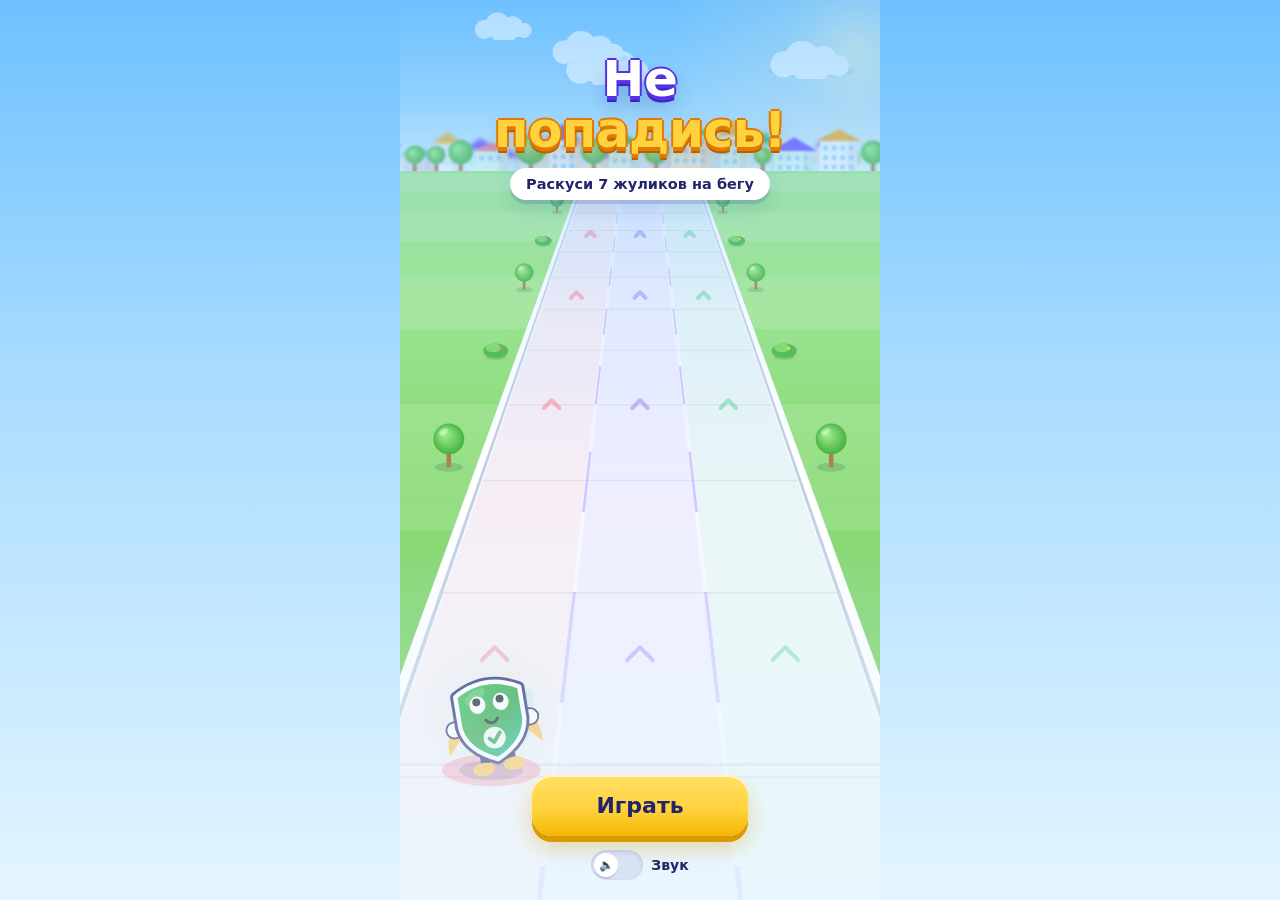
==== commit 662159ee: "Чище: старт без текста, обучение внутри игры, минимальный финиш - старт: заголовок, живая сцена с ге" ====
--- a/game/index.html
+++ b/game/index.html
@@ -35,6 +35,9 @@
       <button class="legend-item lane-btn" data-lane="2" aria-label="Можно"><span class="lb-circle"><svg viewBox="0 0 24 24" fill="none" stroke="#fff" stroke-width="3.6" stroke-linecap="round" stroke-linejoin="round" aria-hidden="true"><path d="M5 12.5l4.5 4.5L19 7.5"/></svg></span><span class="lb-label">Можно</span></button>
     </div>
 
+    <!-- Подсказка обучения -->
+    <div id="tut" class="tut hidden"></div>
+
     <!-- Тост ачивки -->
     <div id="toast" class="toast hidden"></div>
 
@@ -44,41 +47,23 @@
     <!-- Стартовый экран -->
     <section id="screen-start" class="screen">
       <div class="brand">
-        <div class="logo-badge" id="logo-badge">
-          <svg viewBox="0 0 64 64" width="56" height="56" aria-hidden="true">
-            <path d="M32 6c9 5 17 6 22 6v18c0 14-9 24-22 28C19 54 10 44 10 30V12c5 0 13-1 22-6z" fill="#fff" fill-opacity=".95"/>
-            <path d="M32 11c7 4 13 5 17 5v14c0 11-7 19-17 23-10-4-17-12-17-23V16c4 0 10-1 17-5z" fill="#21a038"/>
-            <path d="M23 32l7 7 12-14" fill="none" stroke="#fff" stroke-width="5" stroke-linecap="round" stroke-linejoin="round"/>
-          </svg>
-        </div>
         <h1 class="game-title">Не <span class="accent">попадись!</span></h1>
-        <p class="subtitle">Разоблачи 7 жуликов на бегу</p>
+        <p class="subtitle">Раскуси 7 жуликов на бегу</p>
       </div>
-
-      <div class="howto">
-        <p class="howto-title">Уводи героя на нужную дорожку:</p>
-        <div class="howto-row r0"><span class="he"><svg viewBox="0 0 24 24" fill="none" stroke="#fff" stroke-width="3.6" stroke-linecap="round" aria-hidden="true"><path d="M6.5 6.5l11 11M17.5 6.5l-11 11"/></svg></span><span><b>Отказать</b> — просят отдать код, деньги, карту, секрет или торопят</span></div>
-        <div class="howto-row r1"><span class="he"><svg viewBox="0 0 24 24" fill="none" stroke="#fff" stroke-width="3.2" stroke-linecap="round" aria-hidden="true"><circle cx="10.5" cy="10.5" r="6"/><path d="M15.2 15.2l4.8 4.8"/></svg></span><span><b>Проверить</b> — непонятно, кто пишет или куда ведёт ссылка</span></div>
-        <div class="howto-row r2"><span class="he"><svg viewBox="0 0 24 24" fill="none" stroke="#fff" stroke-width="3.6" stroke-linecap="round" stroke-linejoin="round" aria-hidden="true"><path d="M5 12.5l4.5 4.5L19 7.5"/></svg></span><span><b>Можно</b> — мама, друг, приложение банка</span></div>
-        <p class="howto-foot">🪙 Собирай монетки, обегай конусы. Раскусил жулика — ему <b>БДЫЩ!</b></p>
-      </div>
-
-      <button class="btn-primary" id="btn-play">Играть</button>
-
-
-      <label class="sound-toggle">
+      <div class="start-stage" aria-hidden="true"></div>
+      <div class="start-bottom">
+        <button class="btn-primary" id="btn-play">Играть</button>
+        <label class="sound-toggle">
         <input type="checkbox" id="sound-toggle" />
         <span class="pill" aria-hidden="true"></span>
         <span class="sound-lbl">Звук</span>
       </label>
-      <p class="hint">Жми кнопки внизу или свайпай влево/вправо</p>
+      </div>
     </section>
 
     <!-- Экран итога -->
     <section id="screen-end" class="screen hidden">
       <h2 class="end-title" id="end-title">Финиш!</h2>
-      <div class="stars" id="end-stars"></div>
-      <div class="end-verdict" id="end-verdict"></div>
 
       <div class="end-villains" id="end-villains">
         <p class="villains-title" id="villains-title"></p>
@@ -89,7 +74,6 @@
 
       <div class="end-actions">
         <button class="btn-primary" id="btn-again">Ещё раз</button>
-        <button class="btn-secondary" id="btn-share">Поделиться</button>
       </div>
 
       <div class="end-links">
--- a/game/styles.css
+++ b/game/styles.css
@@ -453,3 +453,34 @@
 .end-links .dot { color: var(--muted); font-weight: 900; }
 .end-links .btn-text { font-size: 13.5px; padding: 6px; }
 .more[open] { padding-top: 4px; }
+
+/* ---------- Старт: заголовок сверху, живая сцена в центре, «Играть» снизу ---------- */
+#screen-start {
+  justify-content: space-between;
+  background: linear-gradient(180deg, rgba(110,193,255,0.55) 0%, rgba(169,220,255,0.15) 34%, rgba(255,255,255,0) 55%, rgba(228,245,255,0.75) 100%);
+  padding-top: calc(env(safe-area-inset-top) + 48px);
+}
+#screen-start > :first-child, #screen-start > :last-child { margin: 0; }
+#screen-start .game-title { font-size: 50px; }
+.start-stage { flex: 1; }
+.start-bottom { display: flex; flex-direction: column; align-items: center; gap: 14px; }
+#screen-start #btn-play { font-size: 22px; padding: 18px 64px; }
+
+/* ---------- Подсказка обучения над кнопками ---------- */
+.tut {
+  position: absolute; z-index: 6; bottom: calc(env(safe-area-inset-bottom) + 132px);
+  max-width: 250px; padding: 10px 14px; border-radius: 16px;
+  background: var(--ink); color: #fff; font-size: 14.5px; font-weight: 900; line-height: 1.25; text-align: center;
+  box-shadow: 0 8px 18px rgba(35,36,106,0.3);
+  animation: tutIn 0.3s cubic-bezier(.2,1.5,.4,1);
+}
+.tut::after { content: ""; position: absolute; bottom: -8px; width: 16px; height: 16px; background: var(--ink); transform: rotate(45deg); border-radius: 3px; }
+.tut.lane-0 { left: 12px; } .tut.lane-0::after { left: 34px; }
+.tut.lane-1 { left: 50%; transform: translateX(-50%); } .tut.lane-1::after { left: calc(50% - 8px); }
+.tut.lane-2 { right: 12px; } .tut.lane-2::after { right: 34px; }
+@keyframes tutIn { from { opacity: 0; translate: 0 10px; } to { opacity: 1; translate: 0 0; } }
+.lane-btn.hint .lb-circle { animation: hintPulse 0.8s ease-in-out infinite; }
+@keyframes hintPulse { 0%,100% { transform: scale(1); } 50% { transform: scale(1.16); box-shadow: 0 0 0 8px rgba(255,210,63,0.6); } }
+/* подсказка обучения — наверху, не перекрывает героя; нужная кнопка пульсирует */
+.tut { bottom: auto; top: calc(env(safe-area-inset-top) + 68px); left: 50% !important; right: auto !important; transform: translateX(-50%); max-width: 300px; font-size: 15.5px; }
+.tut::after { display: none; }
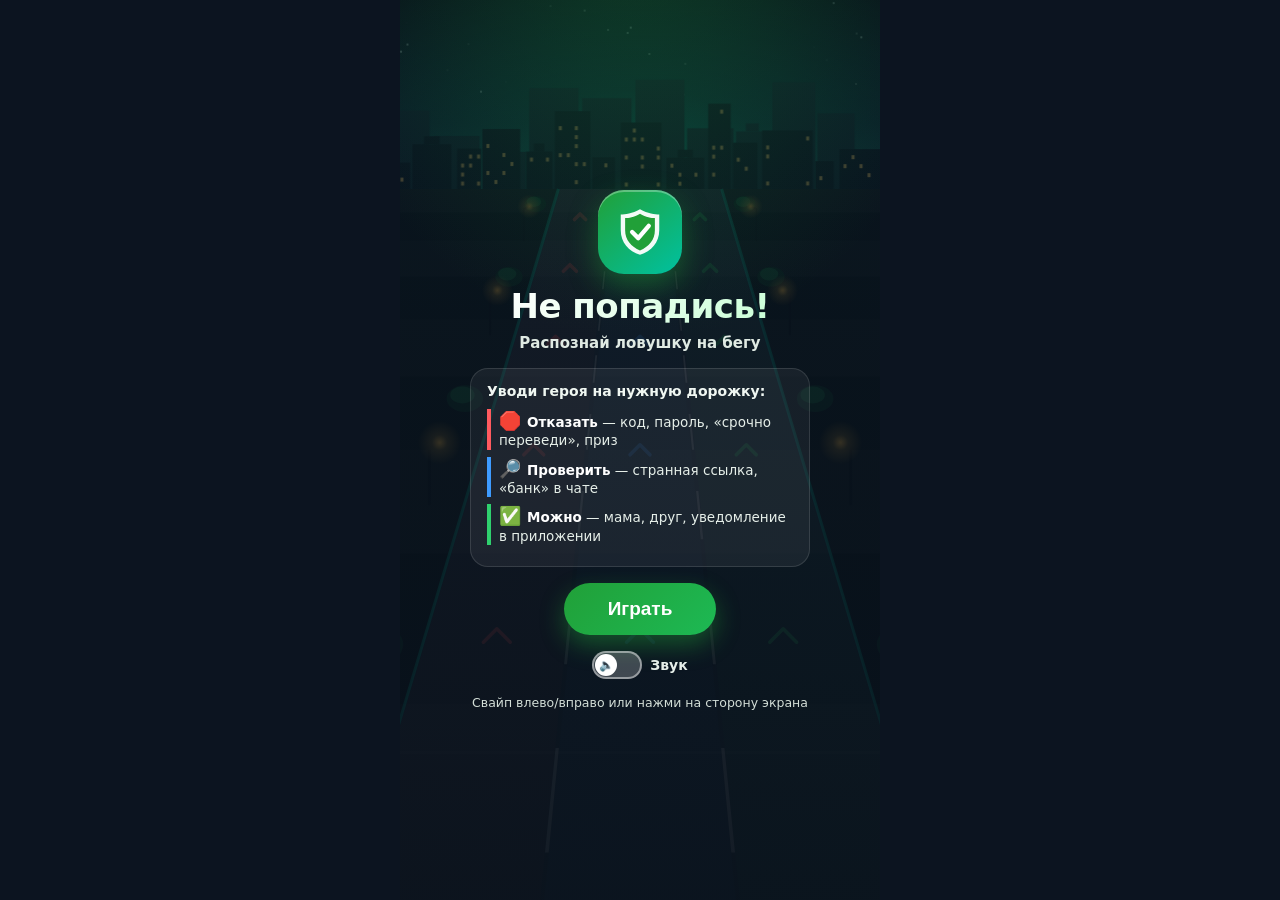
==== commit 71e3be0b: "feat: добавить сундуки с прокруткой и 16 зверушек с советами по финансовой грамотности" ====
--- a/game/index.html
+++ b/game/index.html
@@ -20,26 +20,17 @@
       </div>
       <div class="hud-right">
         <div class="hud-chip combo hidden" id="combo">x2</div>
-        <div class="chase" id="chase" aria-label="Погоня">
-          <span class="chase-track"><span class="chase-v"><svg viewBox="0 0 24 24" aria-hidden="true"><circle cx="12" cy="12" r="11" fill="#4a2bd0"/><ellipse cx="12" cy="13.5" rx="7" ry="6" fill="#ffd9b8"/><rect x="4.5" y="9" width="15" height="4.6" rx="2.3" fill="#14143a"/><circle cx="9" cy="11.3" r="1.4" fill="#fff"/><circle cx="15" cy="11.3" r="1.4" fill="#fff"/></svg></span></span>
-          <span class="chase-h">🛡️</span>
-        </div>
+        <div class="lives" id="lives"></div>
         <button class="icon-btn" id="sound-run" aria-label="Звук">🔈</button>
       </div>
     </div>
 
     <!-- Подсказка действий (нижние дорожки) -->
     <div id="lane-legend" class="lane-legend hidden">
-      <button class="legend-item lane-btn" data-lane="0" aria-label="Отказать"><span class="lb-circle"><svg viewBox="0 0 24 24" fill="none" stroke="#fff" stroke-width="3.6" stroke-linecap="round" aria-hidden="true"><path d="M6.5 6.5l11 11M17.5 6.5l-11 11"/></svg></span><span class="lb-label">Отказать</span></button>
-      <button class="legend-item lane-btn" data-lane="1" aria-label="Проверить"><span class="lb-circle"><svg viewBox="0 0 24 24" fill="none" stroke="#fff" stroke-width="3.2" stroke-linecap="round" aria-hidden="true"><circle cx="10.5" cy="10.5" r="6"/><path d="M15.2 15.2l4.8 4.8"/></svg></span><span class="lb-label">Проверить</span></button>
-      <button class="legend-item lane-btn" data-lane="2" aria-label="Можно"><span class="lb-circle"><svg viewBox="0 0 24 24" fill="none" stroke="#fff" stroke-width="3.6" stroke-linecap="round" stroke-linejoin="round" aria-hidden="true"><path d="M5 12.5l4.5 4.5L19 7.5"/></svg></span><span class="lb-label">Можно</span></button>
+      <div class="legend-item" data-lane="0"><span class="legend-emoji">🛑</span><span>Отказать</span></div>
+      <div class="legend-item" data-lane="1"><span class="legend-emoji">🔎</span><span>Проверить</span></div>
+      <div class="legend-item" data-lane="2"><span class="legend-emoji">✅</span><span>Можно</span></div>
     </div>
-
-    <!-- Подсказка обучения -->
-    <div id="tut" class="tut hidden"></div>
-
-    <!-- Тост ачивки -->
-    <div id="toast" class="toast hidden"></div>
 
     <!-- Всплывающее «почему» при ошибке -->
     <div id="flash" class="flash hidden"></div>
@@ -47,55 +38,76 @@
     <!-- Стартовый экран -->
     <section id="screen-start" class="screen">
       <div class="brand">
-        <h1 class="game-title">Не <span class="accent">попадись!</span></h1>
-        <p class="subtitle">Раскуси 7 жуликов на бегу</p>
+        <div class="logo-badge" id="logo-badge">
+          <svg viewBox="0 0 64 64" width="56" height="56" aria-hidden="true">
+            <path d="M32 6c9 5 17 6 22 6v18c0 14-9 24-22 28C19 54 10 44 10 30V12c5 0 13-1 22-6z" fill="#fff" fill-opacity=".95"/>
+            <path d="M32 11c7 4 13 5 17 5v14c0 11-7 19-17 23-10-4-17-12-17-23V16c4 0 10-1 17-5z" fill="#21a038"/>
+            <path d="M23 32l7 7 12-14" fill="none" stroke="#fff" stroke-width="5" stroke-linecap="round" stroke-linejoin="round"/>
+          </svg>
+        </div>
+        <h1 class="game-title">Не попадись!</h1>
+        <p class="subtitle">Распознай ловушку на бегу</p>
       </div>
-      <div class="start-stage" aria-hidden="true"></div>
-      <div class="start-bottom">
-        <button class="btn-primary" id="btn-play">Играть</button>
-        <label class="sound-toggle">
+
+      <div class="howto">
+        <p class="howto-title">Уводи героя на нужную дорожку:</p>
+        <div class="howto-row r0"><span class="he">🛑</span><b>Отказать</b> — код, пароль, «срочно переведи», приз</div>
+        <div class="howto-row r1"><span class="he">🔎</span><b>Проверить</b> — странная ссылка, «банк» в чате</div>
+        <div class="howto-row r2"><span class="he">✅</span><b>Можно</b> — мама, друг, уведомление в приложении</div>
+      </div>
+
+      <button class="btn-primary" id="btn-play">Играть</button>
+
+      <label class="sound-toggle">
         <input type="checkbox" id="sound-toggle" />
         <span class="pill" aria-hidden="true"></span>
         <span class="sound-lbl">Звук</span>
       </label>
-      </div>
+      <p class="hint">Свайп влево/вправо или нажми на сторону экрана</p>
     </section>
 
     <!-- Экран итога -->
     <section id="screen-end" class="screen hidden">
-      <h2 class="end-title" id="end-title">Финиш!</h2>
-
-      <div class="end-villains" id="end-villains">
-        <p class="villains-title" id="villains-title"></p>
-        <div class="villains-grid" id="villains-grid"></div>
+      <h2 class="end-title">Забег окончен!</h2>
+      <div class="stars" id="end-stars"></div>
+      <div class="end-stats">
+        <div class="stat"><div class="stat-num" id="end-distance">0</div><div class="stat-lbl">метров</div></div>
+        <div class="stat"><div class="stat-num" id="end-recognized">0/0</div><div class="stat-lbl">ловушек распознано</div></div>
+        <div class="stat"><div class="stat-num" id="end-coins">0</div><div class="stat-lbl">монет</div></div>
       </div>
 
-      <div class="end-ach hidden" id="end-ach"></div>
+      <div class="decisions" id="end-decisions"></div>
+      <div class="end-verdict" id="end-verdict"></div>
+
+      <section class="reward-panel" id="reward-panel" aria-labelledby="reward-title">
+        <p class="reward-eyebrow">Твоя награда за забег</p>
+        <h3 id="reward-title"></h3>
+        <div class="chest-art" id="chest-art" aria-hidden="true">
+          <div class="chest-sparkles">✦　✧　✦</div>
+          <div class="chest-lid"></div><div class="chest-base"></div><div class="chest-lock">★</div>
+        </div>
+        <p class="reward-caption" id="reward-caption"></p>
+        <p class="reward-odds" id="reward-odds"></p>
+        <button class="btn-primary reward-open" id="btn-open-chest">Открыть сундук</button>
+        <div class="reward-reel hidden" id="reward-reel" aria-hidden="true">
+          <div class="reel-pointer"></div>
+          <div class="reel-window"><div class="reel-track" id="reel-track"></div></div>
+          <p class="reel-label">Твоя зверушка — под стрелкой</p>
+        </div>
+        <div id="reward-pet" class="hidden" role="status" aria-live="polite" aria-atomic="true"></div>
+        <p class="reward-guide">0–9 монет · деревянный<br>10–24 · серебряный / 25+ · золотой</p>
+      </section>
+
+      <div class="review" id="review">
+        <p class="review-title hidden" id="review-title">Разбор ошибок — нажми, чтобы понять:</p>
+        <div id="review-list"></div>
+      </div>
 
       <div class="end-actions">
         <button class="btn-primary" id="btn-again">Ещё раз</button>
+        <button class="btn-secondary" id="btn-share">Поделиться</button>
       </div>
-
-      <div class="end-links">
-        <button class="btn-text" id="btn-more">Подробнее</button>
-        <span class="dot">·</span>
-        <button class="btn-text" id="btn-close">Выйти</button>
-      </div>
-      <details class="more" id="more">
-        <summary hidden>Подробнее</summary>
-        <div class="end-stats">
-          <div class="stat"><div class="stat-num" id="end-distance">0</div><div class="stat-lbl">метров</div></div>
-          <div class="stat"><div class="stat-num" id="end-recognized">0/0</div><div class="stat-lbl">ловушек распознано</div></div>
-          <div class="stat"><div class="stat-num" id="end-coins">0</div><div class="stat-lbl">монет</div></div>
-        </div>
-        <div class="decisions" id="end-decisions"></div>
-        <div class="progress hidden" id="end-progress"></div>
-        <div class="review" id="review">
-          <p class="review-title hidden" id="review-title">Разбор ошибок</p>
-          <div id="review-list"></div>
-        </div>
-      </details>
-
+      <button class="btn-text" id="btn-close">Выйти</button>
     </section>
 
     <!-- Загрузка -->
@@ -105,7 +117,7 @@
     </section>
   </div>
 
-  <script src="content.js"></script>
+  <script src="js/rewards.js"></script>
   <script src="js/game.js"></script>
 </body>
 </html>
--- a/game/styles.css
+++ b/game/styles.css
@@ -1,39 +1,34 @@
-/* «Не попадись!» — оформление в стиле «Облака»: пастельное небо, белые карточки-наклейки,
-   мягкие «пластиковые» тени. Только системные шрифты, без внешних ресурсов. */
+/* «Не попадись!» — оформление. Системные шрифты, без внешних ресурсов. */
 :root {
-  --sky1: #6ec1ff;
-  --sky2: #a9dcff;
-  --sky3: #e4f5ff;
-  --ink: #23246a;
-  --ink-2: #5b5f9c;
-  --muted: #8c90bd;
-  --violet: #7350ff;
-  --violet-2: #5432e6;
-  --violet-soft: #ece6ff;
-  --sun: #ffd23f;
-  --sun-2: #f5b800;
-  --tile: #ffffff;
-  --tile-lip: #cdd8ee;
-  /* дорожки-действия */
-  --refuse: #ff4d6d;   --refuse-d: #d42a4c;
-  --check: #7350ff;    --check-d: #4a2bd0;
-  --ok: #22c37a;       --ok-d: #12965a;
   --sber-green: #21a038;
-  --card-sh: 0 4px 0 rgba(35,36,106,0.14), 0 8px 18px rgba(35,80,160,0.14);
-  font-family: ui-rounded, "SF Pro Rounded", "Arial Rounded MT Bold", "Nunito", "Segoe UI", system-ui, -apple-system, Roboto, sans-serif;
+  --sber-green-2: #1db954;
+  --sber-teal: #00c1a0;
+  --gold: #ffc24b;
+  --refuse: #ff5a5f;
+  --check: #3e9bff;
+  --ok-lane: #2fd06e;
+  --ink: #0e1a12;
+  --paper: #ffffff;
+  --muted: #6b7a70;
+  --danger: #e5484d;
+  --warn: #f5a623;
+  --ok: #21a038;
+  --road: #2b3a4a;
+  --road-2: #22303d;
+  --shadow: 0 10px 30px rgba(0, 0, 0, 0.18);
+  --radius: 18px;
+  font-family: ui-rounded, "SF Pro Rounded", "Arial Rounded MT Bold", "Nunito", "Segoe UI", system-ui, -apple-system, sans-serif;
 }
 
 * { box-sizing: border-box; -webkit-tap-highlight-color: transparent; }
 html, body { margin: 0; height: 100%; overflow: hidden; }
 body {
-  background: linear-gradient(180deg, var(--sky1) 0%, var(--sky2) 42%, var(--sky3) 100%);
+  background: #0c1420;
   color: var(--ink);
   user-select: none;
   -webkit-user-select: none;
   touch-action: none;
 }
-input { -webkit-user-select: text; user-select: text; }
-button { font-family: inherit; }
 
 #app {
   position: relative;
@@ -43,43 +38,12 @@
   max-width: 480px;
   margin: 0 auto;
   overflow: hidden;
-  background: var(--sky2);
-}
+  background: #0c1420;
+}
+
 #game { position: absolute; inset: 0; width: 100%; height: 100%; display: block; }
+
 .hidden { display: none !important; }
-
-/* ---------- Кнопки ---------- */
-.btn-primary {
-  border: none;
-  background: linear-gradient(180deg, #ffe066, var(--sun) 55%, var(--sun-2));
-  color: var(--ink);
-  font-size: 20px;
-  font-weight: 900;
-  padding: 16px 46px;
-  border-radius: 20px;
-  box-shadow: inset 0 2px 0 rgba(255,255,255,0.7), 0 6px 0 #d99a00, 0 12px 22px rgba(217,154,0,0.35);
-  cursor: pointer;
-  transition: transform 0.08s ease, box-shadow 0.08s ease;
-}
-.btn-primary:active { transform: translateY(4px); box-shadow: inset 0 2px 0 rgba(255,255,255,0.7), 0 2px 0 #d99a00, 0 6px 12px rgba(217,154,0,0.3); }
-.btn-secondary {
-  border: none;
-  background: var(--tile);
-  color: var(--ink);
-  font-size: 16px; font-weight: 900;
-  padding: 14px 26px;
-  border-radius: 18px;
-  box-shadow: var(--card-sh);
-  cursor: pointer;
-  transition: transform 0.08s ease;
-}
-.btn-secondary:active { transform: translateY(3px); }
-.btn-text {
-  border: none; background: none; color: var(--ink-2);
-  font-size: 14px; font-weight: 800; text-decoration: underline; text-underline-offset: 3px;
-  cursor: pointer; padding: 8px;
-}
-.btn-primary:focus-visible, .btn-secondary:focus-visible, .icon-btn:focus-visible, .lane-btn:focus-visible { outline: 3px solid var(--violet); outline-offset: 3px; }
 
 /* ---------- HUD ---------- */
 .hud {
@@ -88,108 +52,103 @@
   display: flex;
   justify-content: space-between;
   align-items: flex-start;
-  padding: calc(env(safe-area-inset-top) + 12px) 12px 0;
+  padding: calc(env(safe-area-inset-top) + 10px) 12px 0;
   z-index: 5;
   pointer-events: none;
 }
 .hud-left, .hud-right { display: flex; gap: 8px; align-items: center; }
 .hud-chip {
-  background: var(--tile);
-  color: var(--ink);
+  background: rgba(8,20,30,0.72);
+  border: 1.5px solid rgba(255,255,255,0.18);
+  color: #fff;
   font-weight: 900;
-  font-size: 16px;
+  font-size: 15px;
   font-variant-numeric: tabular-nums;
-  padding: 7px 13px;
-  border-radius: 14px;
+  padding: 6px 12px;
+  border-radius: 999px;
   display: flex; align-items: center; gap: 6px;
-  box-shadow: var(--card-sh);
+  box-shadow: 0 4px 12px rgba(0,0,0,0.3);
 }
 .coin-dot {
-  width: 18px; height: 18px; border-radius: 50%;
-  background: radial-gradient(circle at 35% 30%, #fff6c4, var(--sun) 55%, var(--sun-2));
-  box-shadow: inset 0 -2px 0 rgba(180,110,0,0.35);
+  width: 14px; height: 14px; border-radius: 50%;
+  background: radial-gradient(circle at 35% 30%, #fff1b8, var(--gold) 55%, #d9962a);
+  box-shadow: 0 0 8px rgba(255,194,75,0.7);
 }
 .hud-chip.coins.pop { animation: chipPop 0.28s ease-out; }
-.hud-chip.combo { background: linear-gradient(180deg, #ffe066, var(--sun-2)); color: var(--ink); box-shadow: 0 4px 0 #d99a00, 0 8px 16px rgba(217,154,0,0.3); }
+.hud-chip.combo { background: linear-gradient(135deg, #ff9d2e, var(--gold)); color: #3a2400; border-color: #fff3c9; }
 .hud-chip.combo.pop { animation: chipPop 0.4s cubic-bezier(.2,1.6,.4,1); }
 @keyframes chipPop { 0% { transform: scale(1); } 40% { transform: scale(1.22); } 100% { transform: scale(1); } }
-.lives { display: flex; gap: 1px; font-size: 19px; padding: 5px 8px; background: var(--tile); border-radius: 14px; box-shadow: var(--card-sh); }
+.lives { display: flex; gap: 2px; font-size: 19px; filter: drop-shadow(0 2px 3px rgba(0,0,0,0.45)); }
 .life { display: inline-block; transition: transform 0.2s, opacity 0.2s; }
-.life.lost { opacity: 0.25; filter: grayscale(1); transform: scale(0.82); }
+.life.lost { opacity: 0.28; filter: grayscale(1); transform: scale(0.82); }
 .life.pop { animation: lifeLost 0.5s ease-out; }
 @keyframes lifeLost { 0% { transform: scale(1.7) rotate(-20deg); opacity: 1; filter: none; } 60% { transform: scale(0.7) rotate(14deg); } 100% { transform: scale(0.82); } }
 .icon-btn {
   pointer-events: auto;
   border: none;
-  background: var(--tile);
-  width: 40px; height: 40px;
-  border-radius: 14px;
-  font-size: 18px;
-  box-shadow: var(--card-sh);
+  background: rgba(8,20,30,0.72);
+  border: 1.5px solid rgba(255,255,255,0.18);
+  width: 36px; height: 36px;
+  border-radius: 50%;
+  font-size: 17px;
+  box-shadow: 0 4px 12px rgba(0,0,0,0.3);
   cursor: pointer;
 }
 
-/* ---------- Нижняя панель: три кнопки-дорожки ---------- */
+/* ---------- Нижняя легенда дорожек ---------- */
 .lane-legend {
   position: absolute;
-  left: 0; right: 0; bottom: 0;
+  left: 0; right: 0;
+  bottom: calc(env(safe-area-inset-bottom) + 10px);
   display: flex;
-  justify-content: space-around;
   z-index: 5;
-  padding: 14px 10px calc(env(safe-area-inset-bottom) + 12px);
-  background: rgba(255,255,255,0.78);
-  border-top: 2px solid #fff;
-  box-shadow: 0 -6px 20px rgba(35,80,160,0.12);
-  border-radius: 26px 26px 0 0;
-}
-.lane-btn {
+  padding: 0 10px;
+  gap: 8px;
+  pointer-events: none;
+}
+.legend-item {
   flex: 1;
-  border: none; background: none; padding: 0;
-  display: flex; flex-direction: column; align-items: center; gap: 7px;
-  color: var(--ink); font-size: 13.5px; font-weight: 900;
-  cursor: pointer;
-  touch-action: manipulation;
-}
-.lane-btn .lb-circle {
-  width: 64px; height: 64px; border-radius: 50%;
-  display: flex; align-items: center; justify-content: center;
-  transition: transform 0.14s cubic-bezier(.2,1.5,.4,1);
-}
-.lane-btn .lb-circle svg { width: 30px; height: 30px; }
-.lane-btn[data-lane="0"] .lb-circle { background: linear-gradient(180deg, #ff7a92, var(--refuse)); box-shadow: inset 0 3px 0 rgba(255,255,255,0.45), 0 6px 0 var(--refuse-d), 0 10px 16px rgba(212,42,76,0.3); }
-.lane-btn[data-lane="1"] .lb-circle { background: linear-gradient(180deg, #8f75ff, var(--check)); box-shadow: inset 0 3px 0 rgba(255,255,255,0.45), 0 6px 0 var(--check-d), 0 10px 16px rgba(74,43,208,0.3); }
-.lane-btn[data-lane="2"] .lb-circle { background: linear-gradient(180deg, #4fdc98, var(--ok)); box-shadow: inset 0 3px 0 rgba(255,255,255,0.45), 0 6px 0 var(--ok-d), 0 10px 16px rgba(18,150,90,0.3); }
-.lane-btn:active .lb-circle { transform: translateY(4px); }
-.lane-btn.active .lb-circle { transform: translateY(-3px) scale(1.08); }
-.lane-btn .lb-label { padding: 2px 10px; border-radius: 999px; transition: background 0.12s ease, color 0.12s ease; }
-.lane-btn.active .lb-label { background: var(--ink); color: #fff; }
-
-/* ---------- Подсказка «почему» при ошибке ---------- */
+  background: rgba(255,255,255,0.1);
+  border: 2px solid rgba(255,255,255,0.22);
+  color: #fff;
+  border-radius: 16px;
+  padding: 8px 4px;
+  text-align: center;
+  font-size: 12.5px;
+  font-weight: 800;
+  box-shadow: 0 4px 12px rgba(0,0,0,0.3);
+  will-change: transform;
+  transition: transform 0.16s cubic-bezier(.2,1.5,.4,1), background 0.12s ease;
+}
+.legend-item[data-lane="0"] { border-color: rgba(255,90,95,0.7); background: rgba(255,90,95,0.14); }
+.legend-item[data-lane="1"] { border-color: rgba(62,155,255,0.7); background: rgba(62,155,255,0.14); }
+.legend-item[data-lane="2"] { border-color: rgba(47,208,110,0.7); background: rgba(47,208,110,0.14); }
+.legend-item.active { transform: translateY(-4px) scale(1.04); box-shadow: 0 8px 18px rgba(0,0,0,0.3); }
+.legend-item[data-lane="0"].active { background: rgba(255,90,95,0.32); }
+.legend-item[data-lane="1"].active { background: rgba(62,155,255,0.32); }
+.legend-item[data-lane="2"].active { background: rgba(47,208,110,0.32); }
+.legend-emoji { display: block; font-size: 22px; margin-bottom: 2px; }
+
+/* ---------- Вспышка «почему» ---------- */
 .flash {
   position: absolute;
   left: 14px; right: 14px;
-  top: calc(env(safe-area-inset-top) + 68px);
+  top: calc(env(safe-area-inset-top) + 58px);
   z-index: 8;
-  background: var(--tile);
-  color: var(--ink);
-  border-radius: 22px;
-  padding: 16px 16px 14px;
-  font-size: 15.5px;
-  font-weight: 800;
-  line-height: 1.32;
+  background: rgba(14,26,18,0.95);
+  color: #fff;
+  border-radius: 16px;
+  padding: 12px 16px;
+  font-size: 15px;
+  font-weight: 700;
+  line-height: 1.3;
   text-align: center;
-  box-shadow: 0 5px 0 rgba(35,36,106,0.16), 0 14px 28px rgba(35,80,160,0.22);
-  animation: flashIn 0.18s cubic-bezier(.2,1.4,.4,1);
-}
-.flash::before {
-  content: "Ой!"; position: absolute; top: -12px; left: 16px;
-  background: var(--refuse); color: #fff; font-size: 13px; font-weight: 900;
-  padding: 3px 12px; border-radius: 10px; box-shadow: 0 3px 0 var(--refuse-d);
-}
-.flash .flash-icon { font-size: 26px; display: block; margin-bottom: 2px; }
-.flash .flash-villain { font-weight: 900; color: var(--refuse-d); margin-bottom: 4px; }
-.flash .flash-ans { margin-top: 10px; padding: 7px 10px; border-radius: 12px; background: var(--violet-soft); color: var(--violet-2); font-size: 14.5px; font-weight: 900; }
-@keyframes flashIn { from { opacity: 0; transform: translateY(-10px) scale(0.95); } to { opacity: 1; transform: none; } }
+  box-shadow: var(--shadow);
+  animation: flashIn 0.16s ease-out;
+  border: 2px solid var(--warn);
+}
+.flash .flash-icon { font-size: 24px; display: block; margin-bottom: 4px; }
+@keyframes flashIn { from { opacity: 0; transform: translateY(-8px) scale(0.96); } to { opacity: 1; transform: translateY(0) scale(1); } }
 
 /* ---------- Экраны ---------- */
 .screen {
@@ -199,288 +158,255 @@
   display: flex;
   flex-direction: column;
   align-items: center;
-  justify-content: flex-start;
+  justify-content: center;
   gap: 16px;
-  padding: calc(env(safe-area-inset-top) + 20px) 20px calc(env(safe-area-inset-bottom) + 20px);
-  background: linear-gradient(180deg, rgba(110,193,255,0.5) 0%, rgba(169,220,255,0.6) 45%, rgba(228,245,255,0.88) 100%);
-  color: var(--ink);
+  padding: calc(env(safe-area-inset-top) + 20px) 22px calc(env(safe-area-inset-bottom) + 20px);
+  background:
+    radial-gradient(120% 80% at 50% -10%, rgba(33,160,56,0.28), transparent 60%),
+    linear-gradient(180deg, rgba(8,16,26,0.7) 0%, rgba(8,16,26,0.88) 100%);
+  color: #fff;
   text-align: center;
   overflow-y: auto;
-  touch-action: pan-y;
-}
-.screen > :first-child { margin-top: auto; }
-.screen > :last-child { margin-bottom: auto; }
-
-.brand { display: flex; flex-direction: column; align-items: center; gap: 6px; }
+}
+
+.brand { display: flex; flex-direction: column; align-items: center; gap: 8px; }
 .logo-badge {
-  width: 92px; height: 92px;
-  border-radius: 50%;
-  background: radial-gradient(circle at 35% 28%, #5fe08a, var(--sber-green) 62%, #13782a);
-  box-shadow: inset 0 -6px 0 rgba(0,0,0,0.12), 0 14px 22px rgba(35,80,160,0.25);
+  width: 84px; height: 84px;
+  border-radius: 26px;
+  background: linear-gradient(140deg, var(--sber-green) 0%, var(--sber-teal) 100%);
+  box-shadow: 0 12px 30px rgba(33,160,56,0.45), inset 0 2px 0 rgba(255,255,255,0.3);
   display: flex; align-items: center; justify-content: center;
   animation: badgeIn 0.5s cubic-bezier(.2,1.5,.4,1) both, floaty 2.6s ease-in-out 0.5s infinite;
 }
 @keyframes badgeIn { from { transform: scale(0.3) rotate(-14deg); opacity: 0; } to { transform: none; opacity: 1; } }
 @keyframes floaty { 0%,100% { transform: translateY(0) rotate(-2deg); } 50% { transform: translateY(-7px) rotate(2deg); } }
 @keyframes riseIn { from { transform: translateY(14px); opacity: 0; } to { transform: none; opacity: 1; } }
-
-/* Объёмный заголовок: белая заливка + фиолетовая «выдавленная» тень */
+.game-title, .subtitle { animation: riseIn 0.4s ease-out both; }
+.game-title { animation-delay: 0.12s; }
+.subtitle { animation-delay: 0.2s; }
+.howto { animation: riseIn 0.4s ease-out 0.28s both; }
+.howto-row { border-left: 4px solid; padding-left: 8px; animation: riseIn 0.35s ease-out both; }
+.howto-row.r0 { border-color: var(--refuse); animation-delay: 0.34s; }
+.howto-row.r1 { border-color: var(--check); animation-delay: 0.42s; }
+.howto-row.r2 { border-color: var(--ok-lane); animation-delay: 0.5s; }
+#btn-play { animation: riseIn 0.4s ease-out 0.55s both, pulse 1.6s ease-in-out 1s infinite; }
+@keyframes pulse { 0%,100% { transform: scale(1); } 50% { transform: scale(1.06); } }
 .game-title {
-  margin: 6px 0 0;
-  font-size: 42px;
-  line-height: 1.02;
+  margin: 4px 0 0;
+  font-size: 34px;
   font-weight: 900;
   letter-spacing: -0.5px;
-  color: #fff;
-  text-shadow:
-    0 2px 0 var(--violet-2), 0 4px 0 var(--violet-2), 0 6px 0 #3f22b8,
-    2px 0 0 var(--violet-2), -2px 0 0 var(--violet-2), 0 -2px 0 var(--violet-2),
-    0 12px 18px rgba(35,36,106,0.25);
-  animation: riseIn 0.4s ease-out 0.12s both;
-}
-.game-title .accent {
-  display: block;
-  color: var(--sun);
-  text-shadow:
-    0 2px 0 #e07a00, 0 4px 0 #e07a00, 0 6px 0 #b85f00,
-    2px 0 0 #e07a00, -2px 0 0 #e07a00, 0 -2px 0 #e07a00,
-    0 12px 18px rgba(184,95,0,0.25);
-}
-.subtitle {
-  margin: 6px 0 0; color: var(--ink); font-size: 14.5px; font-weight: 800;
-  background: var(--tile); padding: 8px 16px; border-radius: 999px; box-shadow: var(--card-sh);
-  animation: riseIn 0.4s ease-out 0.2s both;
-}
+  background: linear-gradient(135deg, #fff, #c9ffd6);
+  -webkit-background-clip: text;
+  background-clip: text;
+  color: transparent;
+}
+.subtitle { margin: 0; color: #e0eae3; font-size: 15px; font-weight: 600; }
 
 .howto {
-  background: rgba(255,255,255,0.9);
-  border: 2px solid #fff;
-  border-radius: 24px;
-  padding: 14px 14px 12px;
+  background: rgba(255,255,255,0.06);
+  border: 1px solid rgba(255,255,255,0.12);
+  border-radius: var(--radius);
+  padding: 14px 16px;
   width: 100%;
-  max-width: 350px;
+  max-width: 340px;
   text-align: left;
-  box-shadow: var(--card-sh);
-  animation: riseIn 0.4s ease-out 0.28s both;
-}
-.howto-title { margin: 0 0 8px 4px; font-weight: 900; font-size: 15px; color: var(--ink); }
-.howto-row { display: flex; align-items: center; gap: 10px; font-size: 13.5px; color: var(--ink-2); margin: 8px 0; line-height: 1.28; font-weight: 700; animation: riseIn 0.35s ease-out both; }
-.howto-row .he { flex: 0 0 34px; height: 34px; border-radius: 50%; display: flex; align-items: center; justify-content: center; }
-.howto-row .he svg { width: 17px; height: 17px; }
-.howto-row b { color: var(--ink); font-weight: 900; }
-.howto-row.r0 { animation-delay: 0.34s; } .howto-row.r0 .he { background: var(--refuse); box-shadow: 0 3px 0 var(--refuse-d); }
-.howto-row.r1 { animation-delay: 0.42s; } .howto-row.r1 .he { background: var(--check); box-shadow: 0 3px 0 var(--check-d); }
-.howto-row.r2 { animation-delay: 0.5s; }  .howto-row.r2 .he { background: var(--ok); box-shadow: 0 3px 0 var(--ok-d); }
-
-#btn-play { animation: riseIn 0.4s ease-out 0.55s both, pulse 1.6s ease-in-out 1s infinite; }
-@keyframes pulse { 0%,100% { transform: scale(1); } 50% { transform: scale(1.05); } }
-
-.sound-toggle { display: flex; align-items: center; gap: 8px; color: var(--ink); font-weight: 800; font-size: 14px; cursor: pointer; position: relative; }
+}
+.howto-title { margin: 0 0 10px; font-weight: 800; font-size: 14px; color: #f0f7f2; }
+.howto-row { font-size: 13.5px; color: #e6efe9; margin: 7px 0; line-height: 1.3; }
+.howto-row .he { font-size: 18px; margin-right: 6px; }
+.howto-row b { color: #fff; }
+
+.btn-primary {
+  border: none;
+  background: linear-gradient(135deg, var(--sber-green), var(--sber-green-2));
+  color: #fff;
+  font-size: 19px;
+  font-weight: 800;
+  padding: 15px 44px;
+  border-radius: 999px;
+  box-shadow: 0 10px 24px rgba(33,160,56,0.45);
+  cursor: pointer;
+  transition: transform 0.08s ease;
+}
+.btn-primary:active { transform: scale(0.96); }
+.btn-secondary {
+  border: 2px solid rgba(255,255,255,0.4);
+  background: transparent;
+  color: #fff;
+  font-size: 16px; font-weight: 700;
+  padding: 13px 28px;
+  border-radius: 999px;
+  cursor: pointer;
+}
+.btn-text {
+  border: none; background: none; color: #dbe6df;
+  font-size: 14px; text-decoration: underline; cursor: pointer; padding: 8px;
+}
+
+.sound-toggle { display: flex; align-items: center; gap: 8px; color: #cdd8d0; font-weight: 700; font-size: 14px; }
+.sound-toggle { cursor: pointer; position: relative; }
 .sound-toggle input { position: absolute; opacity: 0; width: 1px; height: 1px; }
-.sound-toggle .pill { width: 52px; height: 30px; border-radius: 999px; background: #d9e2f3; box-shadow: inset 0 2px 4px rgba(35,36,106,0.15); position: relative; transition: background 0.18s; }
-.sound-toggle .pill::after { content: "🔈"; position: absolute; left: 3px; top: 3px; width: 24px; height: 24px; border-radius: 50%; background: #fff; box-shadow: 0 2px 0 rgba(35,36,106,0.15); font-size: 12px; line-height: 24px; text-align: center; transition: transform 0.18s cubic-bezier(.2,1.5,.4,1); }
-.sound-toggle input:checked + .pill { background: var(--ok); }
+.sound-toggle .pill { width: 50px; height: 28px; border-radius: 999px; background: rgba(255,255,255,0.22); border: 2px solid rgba(255,255,255,0.45); position: relative; transition: background 0.18s; }
+.sound-toggle .pill::after { content: "🔈"; position: absolute; left: 1px; top: 1px; width: 22px; height: 22px; border-radius: 50%; background: #fff; font-size: 12px; line-height: 22px; text-align: center; transition: transform 0.18s cubic-bezier(.2,1.5,.4,1); }
+.sound-toggle input:checked + .pill { background: var(--sber-green); border-color: #7be08f; }
 .sound-toggle input:checked + .pill::after { transform: translateX(22px); content: "🔊"; }
-.sound-toggle input:focus-visible + .pill { outline: 3px solid var(--violet); outline-offset: 2px; }
-.sound-lbl { color: var(--ink); }
-.hint { color: var(--ink-2); font-size: 12.5px; font-weight: 700; margin: 0; }
-
-/* ---------- Код забега ---------- */
-#btn-code { margin-top: -6px; }
-.code-box { display: flex; gap: 8px; align-items: center; margin-top: -8px; }
-.code-input {
-  width: 118px; padding: 12px; border-radius: 16px; text-align: center;
-  font: 900 22px/1 ui-rounded, "Arial Rounded MT Bold", system-ui, sans-serif; letter-spacing: 4px;
-  color: var(--ink); background: var(--tile); border: 3px solid transparent; outline: none;
-  box-shadow: var(--card-sh);
-}
-.code-input:focus { border-color: var(--violet); }
-.code-input.err { border-color: var(--refuse); animation: codeShake 0.3s; }
-@keyframes codeShake { 25% { transform: translateX(-5px); } 75% { transform: translateX(5px); } }
+.sound-toggle input:focus-visible + .pill { outline: 3px solid var(--gold); outline-offset: 2px; }
+.sound-lbl { color: #e6efe9; }
+.hint { color: #d3ded7; font-size: 12.5px; margin: 0; }
 
 /* ---------- Экран итога ---------- */
-.end-title {
-  font-size: 32px; font-weight: 900; margin: 0; color: #fff;
-  text-shadow: 0 2px 0 var(--violet-2), 0 4px 0 var(--violet-2), 2px 0 0 var(--violet-2), -2px 0 0 var(--violet-2), 0 -2px 0 var(--violet-2), 0 10px 16px rgba(35,36,106,0.22);
-  animation: riseIn 0.35s ease-out both;
-}
-.stars { display: flex; gap: 6px; font-size: 46px; line-height: 1; height: 52px; }
-.star { color: #fff; opacity: 0.75; transform: scale(0.8); text-shadow: 0 3px 0 var(--tile-lip); }
-.star.on { color: var(--sun); opacity: 1; text-shadow: 0 3px 0 #e07a00, 0 8px 14px rgba(224,122,0,0.35); animation: starIn 0.5s cubic-bezier(.2,1.7,.4,1) both; }
-@keyframes starIn { from { transform: scale(0) rotate(-90deg); opacity: 0; } to { transform: scale(1) rotate(0); opacity: 1; } }
-
+.end-title { font-size: 26px; font-weight: 900; margin: 0; min-height: 32px; }
+.decisions { font-size: 14px; font-weight: 800; color: #f0f7f2; min-height: 20px; }
 .end-stats { display: flex; gap: 10px; width: 100%; max-width: 360px; }
-.stat { flex: 1; background: var(--tile); border-radius: 18px; padding: 12px 6px 10px; box-shadow: var(--card-sh); animation: riseIn 0.4s ease-out both; }
-.stat:nth-child(2) { animation-delay: 0.1s; }
-.stat:nth-child(3) { animation-delay: 0.2s; }
-.stat-num { font-size: 26px; min-height: 30px; font-variant-numeric: tabular-nums; font-weight: 900; color: var(--violet); }
-.stat-lbl { font-size: 12px; color: var(--ink-2); font-weight: 800; margin-top: 2px; min-height: 28px; }
-
-.decisions { font-size: 14.5px; font-weight: 900; color: var(--ink); min-height: 20px; }
-.end-verdict { font-size: 16px; font-weight: 800; color: var(--ink); max-width: 340px; min-height: 44px; animation: riseIn 0.4s ease-out 0.5s both; }
-
-.end-villains { width: 100%; max-width: 360px; background: rgba(255,255,255,0.9); border: 2px solid #fff; border-radius: 24px; padding: 12px 10px; box-shadow: var(--card-sh); }
-.villains-title { margin: 0 0 8px; font-size: 15px; font-weight: 900; color: var(--ink); }
-.villains-grid { display: flex; flex-wrap: wrap; justify-content: center; gap: 6px; }
-.villain {
-  width: calc(25% - 5px); min-width: 70px; padding: 7px 2px 6px; border-radius: 14px;
-  background: #f1f4fb; box-shadow: 0 3px 0 rgba(35,36,106,0.08);
-  animation: riseIn 0.35s ease-out both;
-}
-.villain .v-emoji { font-size: 24px; line-height: 1.1; }
-.villain .v-name { font-size: 11.5px; font-weight: 900; color: var(--ink); margin-top: 2px; }
-.villain .v-state { font-size: 10.5px; font-weight: 800; color: var(--muted); }
-.villain.caught { background: #fff4c7; box-shadow: 0 3px 0 #f5c400; }
-.villain.caught .v-state { color: #b57a00; }
-.villain.escaped { background: #ffe3ea; box-shadow: 0 3px 0 #ffb3c3; }
-.villain.escaped .v-state { color: var(--refuse-d); }
-.villain.unmet .v-emoji { filter: grayscale(1); opacity: 0.4; }
-.villain.unmet .v-name { color: var(--muted); }
-
-.progress { width: 100%; max-width: 360px; padding: 10px 12px; border-radius: 20px; background: var(--violet-soft); box-shadow: 0 4px 0 #d6ccff; }
-.pg-row { display: flex; align-items: center; justify-content: center; gap: 18px; }
-.pg-num { font-size: 28px; font-weight: 900; color: var(--ink); font-variant-numeric: tabular-nums; }
-.pg-num.up { color: var(--violet); }
-.pg-lbl { font-size: 12px; font-weight: 800; color: var(--ink-2); }
-.pg-arrow { font-size: 24px; color: var(--violet); font-weight: 900; }
-.pg-note { font-size: 13.5px; font-weight: 900; color: var(--violet-2); margin-top: 4px; }
-
-.end-code { font-size: 15px; font-weight: 800; color: var(--ink); max-width: 340px; }
-.end-code b { color: var(--violet); font-size: 24px; letter-spacing: 3px; margin-left: 4px; }
-.end-code .ec-sub { display: block; font-size: 12.5px; color: var(--ink-2); margin-top: 2px; }
-
-.end-actions { display: flex; gap: 10px; align-items: center; }
-#btn-again { animation: pulse 1.6s ease-in-out 1.2s infinite; }
+.stat {
+  flex: 1;
+  background: rgba(255,255,255,0.07);
+  border: 1px solid rgba(255,255,255,0.12);
+  border-radius: 16px;
+  padding: 12px 6px;
+}
+.stat-num {
+  font-size: 24px; min-height: 30px; font-variant-numeric: tabular-nums; font-weight: 900;
+  background: linear-gradient(135deg, var(--sber-green-2), var(--sber-teal));
+  -webkit-background-clip: text; background-clip: text; color: transparent;
+}
+.stat-lbl { font-size: 12px; color: #dbe6df; margin-top: 2px; min-height: 28px; }
+
+.end-verdict { font-size: 16px; font-weight: 700; color: #f0f7f2; max-width: 340px; min-height: 44px; }
 
 .review { width: 100%; max-width: 360px; }
-.review-title { font-size: 13px; color: var(--ink-2); font-weight: 800; margin: 6px 0; }
+.review-title { font-size: 13px; color: #e0eae3; font-weight: 700; margin: 6px 0; }
 .review-item {
-  background: var(--tile);
-  border-left: 5px solid var(--refuse);
-  border-radius: 14px;
+  background: rgba(229,72,77,0.12);
+  border: 1px solid rgba(229,72,77,0.4);
+  border-radius: 12px;
   padding: 10px 12px;
-  margin: 8px 0;
+  margin: 6px 0;
   text-align: left;
   cursor: pointer;
-  box-shadow: var(--card-sh);
-}
-.review-item .ri-top { font-weight: 900; font-size: 14px; display: flex; align-items: center; gap: 6px; color: var(--ink); }
-.review-item .ri-tag { display: inline-block; margin-top: 4px; font-size: 12px; font-weight: 900; color: #fff; background: var(--ok); padding: 2px 9px; border-radius: 999px; }
-.review-item .ri-why { font-size: 13px; font-weight: 700; color: var(--ink-2); margin-top: 6px; line-height: 1.35; display: none; }
+}
+.review-item .ri-top { font-weight: 800; font-size: 14px; display: flex; align-items: center; gap: 6px; }
+.review-item .ri-why { font-size: 13px; color: #e6c6c7; margin-top: 6px; line-height: 1.35; display: none; }
 .review-item.open .ri-why { display: block; }
 
+.end-actions { display: flex; gap: 10px; align-items: center; }
+
 /* ---------- Загрузка ---------- */
-#screen-loading { gap: 14px; font-weight: 800; }
+#screen-loading { gap: 14px; background: #0c1420; }
 .loader {
-  width: 46px; height: 46px;
-  border: 5px solid rgba(255,255,255,0.85);
-  border-top-color: var(--violet);
+  width: 44px; height: 44px;
+  border: 4px solid rgba(255,255,255,0.2);
+  border-top-color: var(--sber-green-2);
   border-radius: 50%;
   animation: spin 0.9s linear infinite;
 }
 @keyframes spin { to { transform: rotate(360deg); } }
 
-@media (max-height: 700px) {
-  .game-title { font-size: 34px; }
-  .logo-badge { width: 70px; height: 70px; }
+@media (max-height: 680px) {
+  .game-title { font-size: 28px; }
+  .logo-badge { width: 64px; height: 64px; }
   .logo-badge svg { width: 42px; height: 42px; }
-  .howto { padding: 10px 12px; }
-  .lane-btn .lb-circle { width: 58px; height: 58px; }
-}
+  .howto { padding: 10px 14px; }
+}
+
+/* ---------- Итог: звёзды и появление ---------- */
+.stars { display: flex; gap: 8px; font-size: 44px; line-height: 1; height: 48px; }
+.star { color: rgba(255,255,255,0.18); transform: scale(0.8); }
+.star.on { color: var(--gold); text-shadow: 0 0 18px rgba(255,194,75,0.7); animation: starIn 0.5s cubic-bezier(.2,1.7,.4,1) both; }
+@keyframes starIn { from { transform: scale(0) rotate(-90deg); opacity: 0; } to { transform: scale(1) rotate(0); opacity: 1; } }
+#screen-end .end-title { animation: riseIn 0.35s ease-out both; }
+#screen-end .stat { animation: riseIn 0.4s ease-out both; }
+#screen-end .stat:nth-child(2) { animation-delay: 0.1s; }
+#screen-end .stat:nth-child(3) { animation-delay: 0.2s; }
+#screen-end .end-verdict { animation: riseIn 0.4s ease-out 0.5s both; }
+#btn-again { animation: pulse 1.6s ease-in-out 1.2s infinite; }
+.flash { border-color: var(--gold); }
+.btn-primary:focus-visible, .btn-secondary:focus-visible, .icon-btn:focus-visible { outline: 3px solid var(--gold); outline-offset: 2px; }
 
 @media (prefers-reduced-motion: reduce) {
   *, *::before, *::after { animation: none !important; transition: none !important; }
 }
 
-/* ---------- Погоня (вместо щитов) ---------- */
-.chase { display: flex; align-items: center; gap: 6px; padding: 6px 10px; background: var(--tile); border-radius: 14px; box-shadow: var(--card-sh); --c: 1; }
-.chase-track { position: relative; width: 92px; height: 12px; border-radius: 999px; background: linear-gradient(90deg, #ffe3ea, #dcf8ea); box-shadow: inset 0 2px 3px rgba(35,36,106,0.12); }
-.chase-v { position: absolute; top: 50%; left: calc((1 - var(--c)) * 70px); width: 24px; height: 24px; transform: translateY(-50%); filter: drop-shadow(0 2px 0 rgba(35,36,106,0.25)); }
-.chase-v svg { width: 100%; height: 100%; display: block; }
-.chase-h { font-size: 19px; line-height: 1; }
-.chase.danger { animation: dangerPulse 0.8s ease-in-out infinite; }
-.chase.danger .chase-track { background: linear-gradient(90deg, #ff9db0, #ffe3ea); }
-.chase.hit { animation: chipPop 0.35s ease-out; }
-@keyframes dangerPulse { 0%,100% { box-shadow: var(--card-sh); } 50% { box-shadow: 0 4px 0 rgba(212,42,76,0.4), 0 0 0 4px rgba(255,77,109,0.35); } }
-.howto-foot { margin: 10px 2px 0; padding-top: 9px; border-top: 2px dashed #e2e8f6; font-size: 13px; font-weight: 800; color: var(--ink); }
-
-/* ---------- Тост ачивки ---------- */
-.toast {
-  position: absolute; left: 50%; top: calc(env(safe-area-inset-top) + 64px); z-index: 9;
-  transform: translateX(-50%); display: flex; align-items: center; gap: 10px;
-  max-width: calc(100% - 32px); padding: 10px 16px 10px 12px; border-radius: 18px;
-  background: linear-gradient(180deg, #fff6c4, var(--sun)); color: var(--ink);
-  box-shadow: 0 5px 0 #d99a00, 0 12px 24px rgba(217,154,0,0.35);
-  font-size: 14.5px; font-weight: 800; white-space: nowrap;
-  animation: toastIn 0.45s cubic-bezier(.2,1.5,.4,1);
-}
-.toast .t-emoji { font-size: 26px; }
-.toast b { color: var(--violet-2); margin-right: 4px; }
-@keyframes toastIn { from { transform: translate(-50%, -30px) scale(0.7); opacity: 0; } to { transform: translate(-50%, 0) scale(1); opacity: 1; } }
-
-/* ---------- Итог: стикеры жуликов, ачивки, «Подробнее» ---------- */
-.villain { position: relative; }
-.villain .v-name { line-height: 1.12; min-height: 26px; }
-.villain.caught { background: #fff; box-shadow: 0 3px 0 rgba(35,36,106,0.12); border: 3px solid var(--vc); transform: rotate(-3deg); }
-.villain.caught:nth-child(even) { transform: rotate(3deg); }
-.villain.caught .v-state { color: #fff; background: var(--vc); border-radius: 999px; padding: 0 6px; display: inline-block; font-weight: 900; }
-.villain.escaped { background: #f1f4fb; box-shadow: none; opacity: 0.85; }
-.villain.escaped .v-emoji { filter: grayscale(0.6); }
-.villain.unmet { background: #f1f4fb; box-shadow: none; }
-.end-ach { display: flex; flex-wrap: wrap; justify-content: center; gap: 6px; max-width: 360px; }
-.ach-chip { background: linear-gradient(180deg, #fff6c4, #ffe066); color: var(--ink); font-size: 12.5px; font-weight: 900; padding: 6px 10px; border-radius: 999px; box-shadow: 0 3px 0 #e0b000; }
-.more { width: 100%; max-width: 360px; }
-.more summary { list-style: none; cursor: pointer; font-size: 14px; font-weight: 900; color: var(--ink-2); padding: 8px; text-decoration: underline; text-underline-offset: 3px; }
-.more summary::-webkit-details-marker { display: none; }
-.more[open] { display: flex; flex-direction: column; gap: 12px; align-items: center; }
-.end-verdict { min-height: 0; }
-.end-title { font-size: 34px; }
-#distance { display: none; }
-.hud-chip { white-space: nowrap; }
-.villain .v-name { font-size: 10.5px; overflow-wrap: normal; -webkit-hyphens: auto; hyphens: auto; }
-
-/* ---------- Финиш: компактно, один акцент — коллекция жуликов ---------- */
-#screen-end { gap: 12px; }
-#screen-end .end-title { font-size: 36px; }
-#screen-end .stars { font-size: 40px; height: 44px; margin-top: -4px; }
-#screen-end .end-verdict { font-size: 15px; font-weight: 800; color: var(--ink-2); max-width: 320px; }
-#screen-end .end-villains { padding: 12px 10px 14px; }
-#screen-end .villains-title { font-size: 16px; }
-#screen-end .end-ach { gap: 5px; }
-#screen-end .ach-chip { font-size: 12px; padding: 5px 9px; }
-#screen-end .end-actions { margin-top: 4px; }
-.end-links { display: flex; align-items: center; gap: 4px; }
-.end-links .dot { color: var(--muted); font-weight: 900; }
-.end-links .btn-text { font-size: 13.5px; padding: 6px; }
-.more[open] { padding-top: 4px; }
-
-/* ---------- Старт: заголовок сверху, живая сцена в центре, «Играть» снизу ---------- */
-#screen-start {
-  justify-content: space-between;
-  background: linear-gradient(180deg, rgba(110,193,255,0.55) 0%, rgba(169,220,255,0.15) 34%, rgba(255,255,255,0) 55%, rgba(228,245,255,0.75) 100%);
-  padding-top: calc(env(safe-area-inset-top) + 48px);
-}
-#screen-start > :first-child, #screen-start > :last-child { margin: 0; }
-#screen-start .game-title { font-size: 50px; }
-.start-stage { flex: 1; }
-.start-bottom { display: flex; flex-direction: column; align-items: center; gap: 14px; }
-#screen-start #btn-play { font-size: 22px; padding: 18px 64px; }
-
-/* ---------- Подсказка обучения над кнопками ---------- */
-.tut {
-  position: absolute; z-index: 6; bottom: calc(env(safe-area-inset-bottom) + 132px);
-  max-width: 250px; padding: 10px 14px; border-radius: 16px;
-  background: var(--ink); color: #fff; font-size: 14.5px; font-weight: 900; line-height: 1.25; text-align: center;
-  box-shadow: 0 8px 18px rgba(35,36,106,0.3);
-  animation: tutIn 0.3s cubic-bezier(.2,1.5,.4,1);
-}
-.tut::after { content: ""; position: absolute; bottom: -8px; width: 16px; height: 16px; background: var(--ink); transform: rotate(45deg); border-radius: 3px; }
-.tut.lane-0 { left: 12px; } .tut.lane-0::after { left: 34px; }
-.tut.lane-1 { left: 50%; transform: translateX(-50%); } .tut.lane-1::after { left: calc(50% - 8px); }
-.tut.lane-2 { right: 12px; } .tut.lane-2::after { right: 34px; }
-@keyframes tutIn { from { opacity: 0; translate: 0 10px; } to { opacity: 1; translate: 0 0; } }
-.lane-btn.hint .lb-circle { animation: hintPulse 0.8s ease-in-out infinite; }
-@keyframes hintPulse { 0%,100% { transform: scale(1); } 50% { transform: scale(1.16); box-shadow: 0 0 0 8px rgba(255,210,63,0.6); } }
-/* подсказка обучения — наверху, не перекрывает героя; нужная кнопка пульсирует */
-.tut { bottom: auto; top: calc(env(safe-area-inset-top) + 68px); left: 50% !important; right: auto !important; transform: translateX(-50%); max-width: 300px; font-size: 15.5px; }
-.tut::after { display: none; }
+.flash .flash-ans { margin-top: 8px; padding: 6px 10px; border-radius: 10px; background: rgba(255,194,75,0.2); color: var(--gold); font-size: 14px; font-weight: 900; }
+.review-item .ri-tag { display: inline-block; margin-top: 4px; font-size: 12px; font-weight: 800; color: #1a1300; background: var(--gold); padding: 2px 8px; border-radius: 999px; }
+.review-item .ri-why { color: #f3dede; }
+
+/* Награда: сундуки и оригинальные карманные зверушки. */
+#screen-end {
+  justify-content: flex-start;
+  gap: 14px;
+  touch-action: pan-y;
+  overscroll-behavior: contain;
+}
+#screen-end > * { flex-shrink: 0; }
+.end-actions { flex-wrap: wrap; justify-content: center; }
+.end-actions .btn-primary { padding-inline: 28px; }
+.reward-panel {
+  --chest-light: #e9b87b;
+  --chest-dark: #845235;
+  --chest-trim: #f9d997;
+  width: 100%; max-width: 360px;
+  padding: 18px 16px 14px;
+  border: 1px solid var(--chest-light);
+  border-radius: 22px;
+  background: radial-gradient(ellipse at 50% 25%, #ffffff16, transparent 70%), #122530;
+  box-shadow: 0 10px 28px #0003;
+}
+.reward-panel[data-chest="silver"] { --chest-light: #d0e4f5; --chest-dark: #56758f; --chest-trim: #e4f6ff; }
+.reward-panel[data-chest="gold"] { --chest-light: #ffdf78; --chest-dark: #bd7b24; --chest-trim: #fff1bd; }
+.reward-eyebrow { margin: 0 0 5px; color: #c3d4dc; font-size: 12px; font-weight: 700; }
+#reward-title { margin: 0; font-size: 21px; color: var(--chest-light); }
+.chest-art { position: relative; width: 150px; height: 122px; margin: 12px auto 4px; }
+.chest-sparkles { position: absolute; top: 0; width: 100%; color: var(--chest-trim); font-size: 24px; }
+.chest-lid, .chest-base {
+  position: absolute; left: 13px; right: 13px;
+  border: 4px solid var(--chest-trim);
+  background: linear-gradient(100deg, transparent 15%, #ffffff2b 16%, #ffffff2b 23%, transparent 24%, transparent 76%, #0002 77%, #0002 84%, transparent 85%), linear-gradient(var(--chest-light), var(--chest-dark));
+}
+.chest-lid { top: 30px; height: 41px; border-radius: 27px 27px 5px 5px; transform: rotate(-4deg); transform-origin: bottom left; }
+.chest-base { top: 72px; height: 43px; border-radius: 4px 4px 13px 13px; box-shadow: 0 10px 18px #0004; }
+.chest-lock { position: absolute; top: 63px; left: 60px; width: 30px; height: 32px; background: var(--chest-trim); color: var(--chest-dark); border: 3px solid var(--chest-dark); border-radius: 8px; line-height: 24px; font-size: 18px; }
+.reward-caption { margin: 8px 0; font-size: 13px; color: #e4edf2; line-height: 1.4; }
+.reward-odds { margin: 8px 0 14px; font-size: 12px; line-height: 1.6; color: var(--chest-trim); }
+.reward-open { font-size: 16px; padding: 12px 22px; }
+.reward-guide { font-size: 11px; line-height: 1.7; color: #bdced7; margin: 14px 0 0; }
+.pet-art { width: 180px; margin: 0 auto; background: radial-gradient(ellipse, #ffffff20, transparent 68%); }
+.pet-art svg { display: block; width: 100%; height: auto; }
+.pet-rarity { display: inline-block; padding: 4px 12px; border-radius: 99px; border: 1px solid var(--pet-color); color: var(--pet-color); font-size: 12px; font-weight: 800; }
+.pet-name { margin: 8px 0 4px; font-size: 25px; color: #fff; }
+.pet-bio { font-size: 13px; line-height: 1.5; color: #e0eaf1; margin: 0 auto; max-width: 260px; }
+.pet-lesson { margin-top: 14px; padding: 12px; border-radius: 14px; background: #ffffff0c; border: 1px solid #ffffff20; text-align: left; }
+.pet-skill { margin: 0 0 5px; color: var(--pet-color); font-weight: 800; font-size: 14px; }
+.pet-tip { margin: 0; font-size: 13px; line-height: 1.6; color: #ecf3f7; }
+.reward-reel { position: relative; margin: 16px -8px 12px; }
+.reel-window { position: relative; overflow: hidden; padding: 12px 0; border-block: 1px solid #ffffff25; background: #091b25; border-radius: 14px; }
+.reel-window::after { content: ""; position: absolute; inset: 0; pointer-events: none; background: linear-gradient(90deg, #091b25b3, transparent 20%, transparent 80%, #091b25b3); }
+.reel-track { position: relative; left: 50%; display: flex; gap: 12px; width: max-content; transform: translateX(var(--reel-start, -52px)); }
+.reel-card { flex: 0 0 104px; width: 104px; padding: 5px 4px 10px; border: 2px solid var(--card-color); border-radius: 14px; background: #1d3442; }
+.reel-card svg { width: 92px; height: 88px; display: block; }
+.reel-name { display: block; font-weight: 800; font-size: 12px; color: #fff; }
+.reel-rarity { display: block; color: var(--card-color); font-size: 10px; margin-top: 4px; }
+.reel-pointer { position: absolute; z-index: 2; top: 0; left: 50%; transform: translateX(-50%); width: 0; height: 0; border-left: 9px solid transparent; border-right: 9px solid transparent; border-top: 15px solid #ffe295; filter: drop-shadow(0 2px 3px #0008); }
+.reel-label { margin: 8px 0 0; color: #c9dce6; font-size: 11px; }
+.reward-reel.settled .reel-track { transform: translateX(var(--reel-end)); }
+.reel-card.winner { background: #314b54; box-shadow: inset 0 0 16px #ffffff20; }
+@keyframes rewardReelScroll {
+  from { transform: translateX(var(--reel-start)); }
+  to { transform: translateX(var(--reel-end)); }
+}
+@keyframes petSway {
+  0%, 100% { transform: translateY(0) rotate(-4deg); }
+  50% { transform: translateY(-6px) rotate(4deg); }
+}
+@keyframes petArrival {
+  from { transform: rotate(-20deg) scale(.65); }
+  to { transform: rotate(0) scale(1); }
+}
+@media (prefers-reduced-motion: no-preference) {
+  .chest-art { animation: floaty 3s ease-in-out infinite; }
+  .reward-reel.spinning .reel-track { animation: rewardReelScroll 3.8s cubic-bezier(.12,.72,.12,1) both; will-change: transform; }
+  #reward-pet:not(.hidden) .pet-art { animation: petArrival .45s ease-out both; }
+  #reward-pet:not(.hidden) .pet-art svg { animation: petSway 3.2s ease-in-out .45s infinite; transform-origin: 50% 85%; }
+  #reward-pet:not(.hidden) { animation: riseIn .4s ease-out both; }
+}
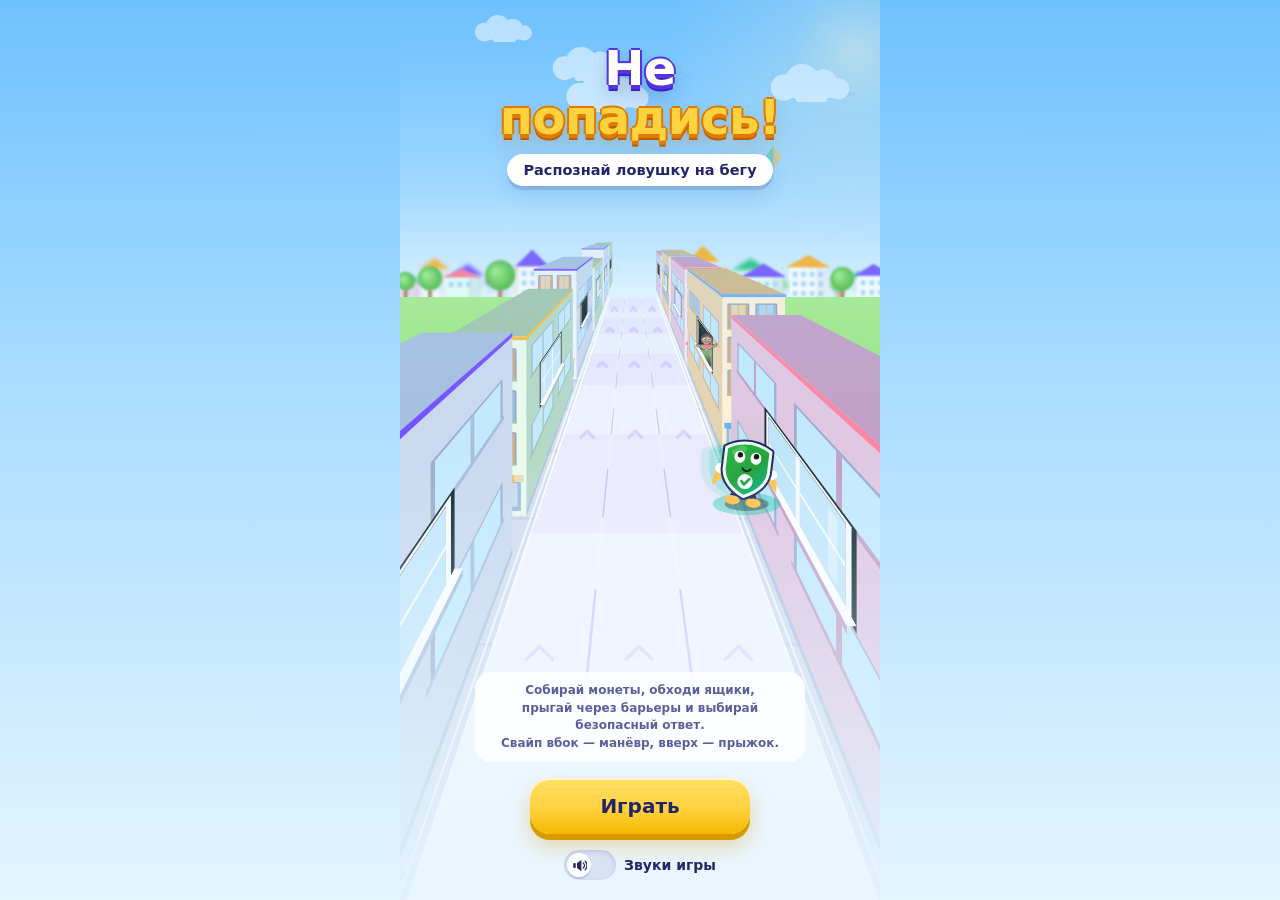
==== commit b939be01: "Обновлённая версия игры" ====
--- a/game/index.html
+++ b/game/index.html
@@ -5,31 +5,34 @@
   <meta name="viewport" content="width=device-width, initial-scale=1, maximum-scale=1, user-scalable=no, viewport-fit=cover" />
   <link rel="icon" href="data:," />
   <title>Не попадись!</title>
-  <link rel="stylesheet" href="styles.css" />
+  <link rel="stylesheet" href="styles.css?v=reel-jump-3" />
+  <link rel="stylesheet" href="events.css?v=reel-jump-3" />
+  <link rel="stylesheet" href="rewards.css?v=reel-jump-3" />
 </head>
 <body>
   <div id="app">
     <!-- Игровое поле -->
-    <canvas id="game"></canvas>
+    <canvas id="game" aria-label="Бег по трём дорожкам. Стрелки влево и вправо — манёвр, вверх или пробел — прыжок."></canvas>
+    <section id="event-stage" class="event-stage hidden" role="status" aria-live="polite" aria-atomic="true"></section>
 
     <!-- HUD во время забега -->
     <div id="hud" class="hud hidden">
       <div class="hud-left">
         <div class="hud-chip" id="distance">0 м</div>
-        <div class="hud-chip coins" id="coins"><span class="coin-dot"></span><span id="coins-n">0</span></div>
+        <div class="hud-chip coins" id="coins"><span class="coin-dot" id="coin-target" aria-hidden="true"></span><span id="coins-n">0</span></div>
       </div>
       <div class="hud-right">
-        <div class="hud-chip combo hidden" id="combo">x2</div>
-        <div class="lives" id="lives"></div>
-        <button class="icon-btn" id="sound-run" aria-label="Звук">🔈</button>
+        <button class="icon-btn" id="sound-run" aria-label="Включить звук"></button>
+        <button class="icon-btn" id="btn-pause" aria-label="Пауза и выход"><svg viewBox="0 0 24 24" aria-hidden="true"><rect x="5" y="3" width="5" height="18" rx="2"/><rect x="14" y="3" width="5" height="18" rx="2"/></svg></button>
       </div>
+      <div class="hud-health"><div class="lives" id="lives" role="status" aria-live="polite" aria-atomic="true"></div><div class="hud-chip combo hidden" id="combo">x2</div></div>
     </div>
 
     <!-- Подсказка действий (нижние дорожки) -->
     <div id="lane-legend" class="lane-legend hidden">
-      <div class="legend-item" data-lane="0"><span class="legend-emoji">🛑</span><span>Отказать</span></div>
-      <div class="legend-item" data-lane="1"><span class="legend-emoji">🔎</span><span>Проверить</span></div>
-      <div class="legend-item" data-lane="2"><span class="legend-emoji">✅</span><span>Можно</span></div>
+      <button class="legend-item lane-btn" data-lane="0" aria-label="Отказать"><span class="lb-circle"><svg viewBox="0 0 24 24" fill="none" stroke="#fff" stroke-width="3.6" stroke-linecap="round" aria-hidden="true"><path d="M6.5 6.5l11 11M17.5 6.5l-11 11"/></svg></span><span class="lb-label">Отказать</span></button>
+      <button class="legend-item lane-btn" data-lane="1" aria-label="Проверить"><span class="lb-circle"><svg viewBox="0 0 24 24" fill="none" stroke="#fff" stroke-width="3.2" stroke-linecap="round" aria-hidden="true"><circle cx="10.5" cy="10.5" r="6"/><path d="M15.2 15.2l4.8 4.8"/></svg></span><span class="lb-label">Проверить</span></button>
+      <button class="legend-item lane-btn" data-lane="2" aria-label="Можно"><span class="lb-circle"><svg viewBox="0 0 24 24" fill="none" stroke="#fff" stroke-width="3.6" stroke-linecap="round" stroke-linejoin="round" aria-hidden="true"><path d="M5 12.5l4.5 4.5L19 7.5"/></svg></span><span class="lb-label">Можно</span></button>
     </div>
 
     <!-- Всплывающее «почему» при ошибке -->
@@ -38,76 +41,49 @@
     <!-- Стартовый экран -->
     <section id="screen-start" class="screen">
       <div class="brand">
-        <div class="logo-badge" id="logo-badge">
-          <svg viewBox="0 0 64 64" width="56" height="56" aria-hidden="true">
-            <path d="M32 6c9 5 17 6 22 6v18c0 14-9 24-22 28C19 54 10 44 10 30V12c5 0 13-1 22-6z" fill="#fff" fill-opacity=".95"/>
-            <path d="M32 11c7 4 13 5 17 5v14c0 11-7 19-17 23-10-4-17-12-17-23V16c4 0 10-1 17-5z" fill="#21a038"/>
-            <path d="M23 32l7 7 12-14" fill="none" stroke="#fff" stroke-width="5" stroke-linecap="round" stroke-linejoin="round"/>
-          </svg>
-        </div>
-        <h1 class="game-title">Не попадись!</h1>
+        <h1 class="game-title">Не <span class="accent">попадись!</span></h1>
         <p class="subtitle">Распознай ловушку на бегу</p>
       </div>
-
-      <div class="howto">
-        <p class="howto-title">Уводи героя на нужную дорожку:</p>
-        <div class="howto-row r0"><span class="he">🛑</span><b>Отказать</b> — код, пароль, «срочно переведи», приз</div>
-        <div class="howto-row r1"><span class="he">🔎</span><b>Проверить</b> — странная ссылка, «банк» в чате</div>
-        <div class="howto-row r2"><span class="he">✅</span><b>Можно</b> — мама, друг, уведомление в приложении</div>
+      <div class="start-stage" aria-hidden="true"></div>
+      <div class="start-bottom">
+        <p class="start-help">Собирай монеты, обходи ящики,<br>прыгай через барьеры и выбирай безопасный ответ.<br>Свайп вбок — манёвр, вверх — прыжок.</p>
+        <button class="btn-primary" id="btn-play">Играть</button>
+        <label class="sound-toggle">
+          <input type="checkbox" id="sound-toggle" />
+          <span class="pill" aria-hidden="true"><svg viewBox="0 0 24 24"><rect x="2" y="8" width="4" height="8" rx="1.5"/><path d="M8 8l7-5v18l-7-5z"/><path d="M18 8q4 4 0 8M21 5q6 7 0 14" fill="none" stroke="currentColor" stroke-width="2" stroke-linecap="round"/></svg></span>
+          <span class="sound-lbl">Звуки игры</span>
+        </label>
       </div>
-
-      <button class="btn-primary" id="btn-play">Играть</button>
-
-      <label class="sound-toggle">
-        <input type="checkbox" id="sound-toggle" />
-        <span class="pill" aria-hidden="true"></span>
-        <span class="sound-lbl">Звук</span>
-      </label>
-      <p class="hint">Свайп влево/вправо или нажми на сторону экрана</p>
     </section>
 
     <!-- Экран итога -->
-    <section id="screen-end" class="screen hidden">
-      <h2 class="end-title">Забег окончен!</h2>
-      <div class="stars" id="end-stars"></div>
+    <section id="screen-end" class="screen hidden" aria-labelledby="end-title">
+      <h2 class="end-title" id="end-title">Забег окончен!</h2>
       <div class="end-stats">
         <div class="stat"><div class="stat-num" id="end-distance">0</div><div class="stat-lbl">метров</div></div>
-        <div class="stat"><div class="stat-num" id="end-recognized">0/0</div><div class="stat-lbl">ловушек распознано</div></div>
         <div class="stat"><div class="stat-num" id="end-coins">0</div><div class="stat-lbl">монет</div></div>
+        <div class="stat"><div class="stat-num" id="end-recognized">0</div><div class="stat-lbl">ловушек<br>распознано</div></div>
       </div>
+      <p class="end-verdict" id="end-verdict"></p>
+      <section class="chest-shop" aria-labelledby="shop-title">
+        <div class="shop-heading"><h3 id="shop-title">Выбери сундук</h3><span class="shop-wallet"><i class="coin-dot" aria-hidden="true"></i><span id="shop-balance" aria-live="polite">0</span><span class="sr-only">монет осталось</span></span></div>
+        <div class="chest-list" id="chest-list"></div>
+        <div id="run-collection" class="run-collection hidden"><h4 id="collection-heading">Зверушки забега</h4><div id="run-pets" class="run-pets"></div></div>
+        <p class="shop-note">Монеты и зверушки — до нового забега.</p>
+      </section>
+      <button class="btn-primary" id="btn-again">Начать заново</button>
+    </section>
 
-      <div class="decisions" id="end-decisions"></div>
-      <div class="end-verdict" id="end-verdict"></div>
-
-      <section class="reward-panel" id="reward-panel" aria-labelledby="reward-title">
-        <p class="reward-eyebrow">Твоя награда за забег</p>
-        <h3 id="reward-title"></h3>
-        <div class="chest-art" id="chest-art" aria-hidden="true">
-          <div class="chest-sparkles">✦　✧　✦</div>
-          <div class="chest-lid"></div><div class="chest-base"></div><div class="chest-lock">★</div>
-        </div>
-        <p class="reward-caption" id="reward-caption"></p>
-        <p class="reward-odds" id="reward-odds"></p>
-        <button class="btn-primary reward-open" id="btn-open-chest">Открыть сундук</button>
-        <div class="reward-reel hidden" id="reward-reel" aria-hidden="true">
-          <div class="reel-pointer"></div>
-          <div class="reel-window"><div class="reel-track" id="reel-track"></div></div>
-          <p class="reel-label">Твоя зверушка — под стрелкой</p>
-        </div>
-        <div id="reward-pet" class="hidden" role="status" aria-live="polite" aria-atomic="true"></div>
-        <p class="reward-guide">0–9 монет · деревянный<br>10–24 · серебряный / 25+ · золотой</p>
-      </section>
-
-      <div class="review" id="review">
-        <p class="review-title hidden" id="review-title">Разбор ошибок — нажми, чтобы понять:</p>
-        <div id="review-list"></div>
+    <section id="pause-overlay" class="modal-overlay hidden" role="dialog" aria-modal="true" aria-labelledby="pause-title">
+      <div class="pause-card"><span class="pause-mark" aria-hidden="true">Ⅱ</span><h2 id="pause-title">Передохнём?</h2><p>Забег подождёт тебя.</p>
+        <button class="btn-primary" id="btn-resume">Продолжить</button>
+        <button class="btn-secondary" id="btn-finish-run">Завершить забег</button>
+        <button class="btn-text" id="btn-exit">Выйти из игры</button>
+        <small>При выходе забег и монеты сбросятся.</small>
       </div>
-
-      <div class="end-actions">
-        <button class="btn-primary" id="btn-again">Ещё раз</button>
-        <button class="btn-secondary" id="btn-share">Поделиться</button>
-      </div>
-      <button class="btn-text" id="btn-close">Выйти</button>
+    </section>
+    <section id="reward-overlay" class="modal-overlay hidden" role="dialog" aria-modal="true" aria-labelledby="reward-title">
+      <div class="reward-dialog" id="reward-dialog" tabindex="-1"><h2 id="reward-title">Кто внутри?</h2><div id="reward-opening" class="reward-opening"></div><div id="reward-reel" class="reward-reel hidden"><span class="reel-pointer" aria-hidden="true"></span><div class="reel-window" aria-hidden="true"><div id="reel-track" class="reel-track"></div></div><p id="reel-label" class="reel-label" role="status">Кто станет твоим другом?</p></div><div id="reward-pet" class="hidden" role="status" aria-live="polite"></div><button class="btn-primary hidden" id="btn-reward-done">К сундукам</button></div>
     </section>
 
     <!-- Загрузка -->
@@ -117,7 +93,11 @@
     </section>
   </div>
 
-  <script src="js/rewards.js"></script>
-  <script src="js/game.js"></script>
+  <script src="js/events.js?v=reel-jump-3"></script>
+  <script src="js/runner.js?v=reel-jump-3"></script>
+  <script src="js/city.js?v=reel-jump-3"></script>
+  <script src="js/rewards.js?v=reel-jump-3"></script>
+  <script src="js/reward-shop.js?v=reel-jump-3"></script>
+  <script src="js/game.js?v=reel-jump-3"></script>
 </body>
 </html>
--- a/game/styles.css
+++ b/game/styles.css
@@ -1,34 +1,39 @@
-/* «Не попадись!» — оформление. Системные шрифты, без внешних ресурсов. */
+/* «Не попадись!» — оформление в стиле «Облака»: пастельное небо, белые карточки-наклейки,
+   мягкие «пластиковые» тени. Только системные шрифты, без внешних ресурсов. */
 :root {
+  --sky1: #6ec1ff;
+  --sky2: #a9dcff;
+  --sky3: #e4f5ff;
+  --ink: #23246a;
+  --ink-2: #5b5f9c;
+  --muted: #8c90bd;
+  --violet: #7350ff;
+  --violet-2: #5432e6;
+  --violet-soft: #ece6ff;
+  --sun: #ffd23f;
+  --sun-2: #f5b800;
+  --tile: #ffffff;
+  --tile-lip: #cdd8ee;
+  /* дорожки-действия */
+  --refuse: #ff4d6d;   --refuse-d: #d42a4c;
+  --check: #7350ff;    --check-d: #4a2bd0;
+  --ok: #22c37a;       --ok-d: #12965a;
   --sber-green: #21a038;
-  --sber-green-2: #1db954;
-  --sber-teal: #00c1a0;
-  --gold: #ffc24b;
-  --refuse: #ff5a5f;
-  --check: #3e9bff;
-  --ok-lane: #2fd06e;
-  --ink: #0e1a12;
-  --paper: #ffffff;
-  --muted: #6b7a70;
-  --danger: #e5484d;
-  --warn: #f5a623;
-  --ok: #21a038;
-  --road: #2b3a4a;
-  --road-2: #22303d;
-  --shadow: 0 10px 30px rgba(0, 0, 0, 0.18);
-  --radius: 18px;
-  font-family: ui-rounded, "SF Pro Rounded", "Arial Rounded MT Bold", "Nunito", "Segoe UI", system-ui, -apple-system, sans-serif;
+  --card-sh: 0 4px 0 rgba(35,36,106,0.14), 0 8px 18px rgba(35,80,160,0.14);
+  font-family: ui-rounded, "SF Pro Rounded", "Arial Rounded MT Bold", "Nunito", "Segoe UI", system-ui, -apple-system, Roboto, sans-serif;
 }
 
 * { box-sizing: border-box; -webkit-tap-highlight-color: transparent; }
 html, body { margin: 0; height: 100%; overflow: hidden; }
 body {
-  background: #0c1420;
+  background: linear-gradient(180deg, var(--sky1) 0%, var(--sky2) 42%, var(--sky3) 100%);
   color: var(--ink);
   user-select: none;
   -webkit-user-select: none;
   touch-action: none;
 }
+input { -webkit-user-select: text; user-select: text; }
+button { font-family: inherit; }
 
 #app {
   position: relative;
@@ -38,12 +43,43 @@
   max-width: 480px;
   margin: 0 auto;
   overflow: hidden;
-  background: #0c1420;
-}
-
+  background: var(--sky2);
+}
 #game { position: absolute; inset: 0; width: 100%; height: 100%; display: block; }
-
 .hidden { display: none !important; }
+
+/* ---------- Кнопки ---------- */
+.btn-primary {
+  border: none;
+  background: linear-gradient(180deg, #ffe066, var(--sun) 55%, var(--sun-2));
+  color: var(--ink);
+  font-size: 20px;
+  font-weight: 900;
+  padding: 16px 46px;
+  border-radius: 20px;
+  box-shadow: inset 0 2px 0 rgba(255,255,255,0.7), 0 6px 0 #d99a00, 0 12px 22px rgba(217,154,0,0.35);
+  cursor: pointer;
+  transition: transform 0.08s ease, box-shadow 0.08s ease;
+}
+.btn-primary:active { transform: translateY(4px); box-shadow: inset 0 2px 0 rgba(255,255,255,0.7), 0 2px 0 #d99a00, 0 6px 12px rgba(217,154,0,0.3); }
+.btn-secondary {
+  border: none;
+  background: var(--tile);
+  color: var(--ink);
+  font-size: 16px; font-weight: 900;
+  padding: 14px 26px;
+  border-radius: 18px;
+  box-shadow: var(--card-sh);
+  cursor: pointer;
+  transition: transform 0.08s ease;
+}
+.btn-secondary:active { transform: translateY(3px); }
+.btn-text {
+  border: none; background: none; color: var(--ink-2);
+  font-size: 14px; font-weight: 800; text-decoration: underline; text-underline-offset: 3px;
+  cursor: pointer; padding: 8px;
+}
+.btn-primary:focus-visible, .btn-secondary:focus-visible, .icon-btn:focus-visible, .lane-btn:focus-visible { outline: 3px solid var(--violet); outline-offset: 3px; }
 
 /* ---------- HUD ---------- */
 .hud {
@@ -52,103 +88,120 @@
   display: flex;
   justify-content: space-between;
   align-items: flex-start;
-  padding: calc(env(safe-area-inset-top) + 10px) 12px 0;
+  padding: calc(env(safe-area-inset-top) + 12px) 12px 0;
   z-index: 5;
   pointer-events: none;
 }
 .hud-left, .hud-right { display: flex; gap: 8px; align-items: center; }
 .hud-chip {
-  background: rgba(8,20,30,0.72);
-  border: 1.5px solid rgba(255,255,255,0.18);
-  color: #fff;
+  background: var(--tile);
+  color: var(--ink);
   font-weight: 900;
-  font-size: 15px;
+  font-size: 16px;
   font-variant-numeric: tabular-nums;
-  padding: 6px 12px;
-  border-radius: 999px;
+  padding: 7px 13px;
+  border-radius: 14px;
   display: flex; align-items: center; gap: 6px;
-  box-shadow: 0 4px 12px rgba(0,0,0,0.3);
+  box-shadow: var(--card-sh);
 }
 .coin-dot {
-  width: 14px; height: 14px; border-radius: 50%;
-  background: radial-gradient(circle at 35% 30%, #fff1b8, var(--gold) 55%, #d9962a);
-  box-shadow: 0 0 8px rgba(255,194,75,0.7);
+  width: 18px; height: 18px; border-radius: 50%;
+  background: radial-gradient(circle at 35% 30%, #fff6c4, var(--sun) 55%, var(--sun-2));
+  box-shadow: inset 0 -2px 0 rgba(180,110,0,0.35);
 }
 .hud-chip.coins.pop { animation: chipPop 0.28s ease-out; }
-.hud-chip.combo { background: linear-gradient(135deg, #ff9d2e, var(--gold)); color: #3a2400; border-color: #fff3c9; }
+.hud-chip.combo { background: linear-gradient(180deg, #ffe066, var(--sun-2)); color: var(--ink); box-shadow: 0 4px 0 #d99a00, 0 8px 16px rgba(217,154,0,0.3); }
 .hud-chip.combo.pop { animation: chipPop 0.4s cubic-bezier(.2,1.6,.4,1); }
 @keyframes chipPop { 0% { transform: scale(1); } 40% { transform: scale(1.22); } 100% { transform: scale(1); } }
-.lives { display: flex; gap: 2px; font-size: 19px; filter: drop-shadow(0 2px 3px rgba(0,0,0,0.45)); }
-.life { display: inline-block; transition: transform 0.2s, opacity 0.2s; }
-.life.lost { opacity: 0.28; filter: grayscale(1); transform: scale(0.82); }
-.life.pop { animation: lifeLost 0.5s ease-out; }
-@keyframes lifeLost { 0% { transform: scale(1.7) rotate(-20deg); opacity: 1; filter: none; } 60% { transform: scale(0.7) rotate(14deg); } 100% { transform: scale(0.82); } }
+.lives { display:flex; gap:2px; padding:5px 8px; background:var(--tile); border-radius:14px; box-shadow:var(--card-sh); }
+.life { position:relative; display:block; width:22px; height:26px; flex:none; }
+.life svg { display:block; width:100%; height:100%; }
+.life.lost .life-icon { opacity:.2; filter:grayscale(1); }
+.lives.hit { background:#fff0f4; box-shadow:0 0 0 2px #ff85a2,0 4px 0 #d42a4c26; animation:shieldPanel .7s ease-out; }
+.life.pop::after { content:""; position:absolute; inset:-6px; border:3px solid #ff85a2; border-radius:50%; animation:shieldRing .65s ease-out both; }
+.life-shard { position:absolute; inset:0; animation:shieldBreak .8s cubic-bezier(.15,.7,.35,1) both; }
+.shard-0 { clip-path:polygon(0 0,55% 0,48% 47%,0 52%); --dx:-14px; --dy:-12px; --turn:-35deg; }
+.shard-1 { clip-path:polygon(55% 0,100% 0,100% 52%,48% 47%); --dx:15px; --dy:-10px; --turn:40deg; }
+.shard-2 { clip-path:polygon(0 52%,48% 47%,55% 100%,0 100%); --dx:-11px; --dy:19px; --turn:-55deg; }
+.shard-3 { clip-path:polygon(48% 47%,100% 52%,100% 100%,55% 100%); --dx:14px; --dy:21px; --turn:50deg; }
+@keyframes shieldBreak { 0%,12% { opacity:1; transform:scale(1.25); filter:brightness(1.35); } 65% { opacity:1; } 100% { opacity:0; transform:translate(var(--dx),var(--dy)) rotate(var(--turn)) scale(.55); } }
+@keyframes shieldRing { from { opacity:.9; transform:scale(.5); } to { opacity:0; transform:scale(1.7); } }
+@keyframes shieldPanel { 0%,100% { transform:scale(1); } 22% { transform:scale(1.1); } 50% { transform:scale(.98); } }
+.sr-only { position:absolute; width:1px; height:1px; padding:0; margin:-1px; overflow:hidden; clip-path:inset(50%); white-space:nowrap; }
+@media (max-width:360px) { .life { width:18px; height:22px; } }
+@media (prefers-reduced-motion:reduce) { .life.pop::after,.life-shard { display:none; } }
 .icon-btn {
   pointer-events: auto;
   border: none;
-  background: rgba(8,20,30,0.72);
-  border: 1.5px solid rgba(255,255,255,0.18);
-  width: 36px; height: 36px;
-  border-radius: 50%;
-  font-size: 17px;
-  box-shadow: 0 4px 12px rgba(0,0,0,0.3);
+  background: var(--tile);
+  width: 40px; height: 40px;
+  border-radius: 14px;
+  font-size: 18px;
+  box-shadow: var(--card-sh);
   cursor: pointer;
 }
 
-/* ---------- Нижняя легенда дорожек ---------- */
+/* ---------- Нижняя панель: три кнопки-дорожки ---------- */
 .lane-legend {
   position: absolute;
-  left: 0; right: 0;
-  bottom: calc(env(safe-area-inset-bottom) + 10px);
+  left: 0; right: 0; bottom: 0;
   display: flex;
+  justify-content: space-around;
   z-index: 5;
-  padding: 0 10px;
-  gap: 8px;
-  pointer-events: none;
-}
-.legend-item {
+  padding: 14px 10px calc(env(safe-area-inset-bottom) + 12px);
+  background: rgba(255,255,255,0.78);
+  border-top: 2px solid #fff;
+  box-shadow: 0 -6px 20px rgba(35,80,160,0.12);
+  border-radius: 26px 26px 0 0;
+}
+.lane-btn {
   flex: 1;
-  background: rgba(255,255,255,0.1);
-  border: 2px solid rgba(255,255,255,0.22);
-  color: #fff;
-  border-radius: 16px;
-  padding: 8px 4px;
-  text-align: center;
-  font-size: 12.5px;
-  font-weight: 800;
-  box-shadow: 0 4px 12px rgba(0,0,0,0.3);
-  will-change: transform;
-  transition: transform 0.16s cubic-bezier(.2,1.5,.4,1), background 0.12s ease;
-}
-.legend-item[data-lane="0"] { border-color: rgba(255,90,95,0.7); background: rgba(255,90,95,0.14); }
-.legend-item[data-lane="1"] { border-color: rgba(62,155,255,0.7); background: rgba(62,155,255,0.14); }
-.legend-item[data-lane="2"] { border-color: rgba(47,208,110,0.7); background: rgba(47,208,110,0.14); }
-.legend-item.active { transform: translateY(-4px) scale(1.04); box-shadow: 0 8px 18px rgba(0,0,0,0.3); }
-.legend-item[data-lane="0"].active { background: rgba(255,90,95,0.32); }
-.legend-item[data-lane="1"].active { background: rgba(62,155,255,0.32); }
-.legend-item[data-lane="2"].active { background: rgba(47,208,110,0.32); }
-.legend-emoji { display: block; font-size: 22px; margin-bottom: 2px; }
-
-/* ---------- Вспышка «почему» ---------- */
+  border: none; background: none; padding: 0;
+  display: flex; flex-direction: column; align-items: center; gap: 7px;
+  color: var(--ink); font-size: 13.5px; font-weight: 900;
+  cursor: pointer;
+  touch-action: manipulation;
+}
+.lane-btn .lb-circle {
+  width: 64px; height: 64px; border-radius: 50%;
+  display: flex; align-items: center; justify-content: center;
+  transition: transform 0.14s cubic-bezier(.2,1.5,.4,1);
+}
+.lane-btn .lb-circle svg { width: 30px; height: 30px; }
+.lane-btn[data-lane="0"] .lb-circle { background: linear-gradient(180deg, #ff7a92, var(--refuse)); box-shadow: inset 0 3px 0 rgba(255,255,255,0.45), 0 6px 0 var(--refuse-d), 0 10px 16px rgba(212,42,76,0.3); }
+.lane-btn[data-lane="1"] .lb-circle { background: linear-gradient(180deg, #8f75ff, var(--check)); box-shadow: inset 0 3px 0 rgba(255,255,255,0.45), 0 6px 0 var(--check-d), 0 10px 16px rgba(74,43,208,0.3); }
+.lane-btn[data-lane="2"] .lb-circle { background: linear-gradient(180deg, #4fdc98, var(--ok)); box-shadow: inset 0 3px 0 rgba(255,255,255,0.45), 0 6px 0 var(--ok-d), 0 10px 16px rgba(18,150,90,0.3); }
+.lane-btn:active .lb-circle { transform: translateY(4px); }
+.lane-btn.active .lb-circle { transform: translateY(-3px) scale(1.08); }
+.lane-btn .lb-label { padding: 2px 10px; border-radius: 999px; transition: background 0.12s ease, color 0.12s ease; }
+.lane-btn.active .lb-label { background: var(--ink); color: #fff; }
+
+/* ---------- Подсказка «почему» при ошибке ---------- */
 .flash {
   position: absolute;
   left: 14px; right: 14px;
-  top: calc(env(safe-area-inset-top) + 58px);
+  top: calc(env(safe-area-inset-top) + 68px);
   z-index: 8;
-  background: rgba(14,26,18,0.95);
-  color: #fff;
-  border-radius: 16px;
-  padding: 12px 16px;
-  font-size: 15px;
-  font-weight: 700;
-  line-height: 1.3;
+  background: var(--tile);
+  color: var(--ink);
+  border-radius: 22px;
+  padding: 16px 16px 14px;
+  font-size: 15.5px;
+  font-weight: 800;
+  line-height: 1.32;
   text-align: center;
-  box-shadow: var(--shadow);
-  animation: flashIn 0.16s ease-out;
-  border: 2px solid var(--warn);
-}
-.flash .flash-icon { font-size: 24px; display: block; margin-bottom: 4px; }
-@keyframes flashIn { from { opacity: 0; transform: translateY(-8px) scale(0.96); } to { opacity: 1; transform: translateY(0) scale(1); } }
+  box-shadow: 0 5px 0 rgba(35,36,106,0.16), 0 14px 28px rgba(35,80,160,0.22);
+  animation: flashIn 0.18s cubic-bezier(.2,1.4,.4,1);
+}
+.flash::before {
+  content: "Ой!"; position: absolute; top: -12px; left: 16px;
+  background: var(--refuse); color: #fff; font-size: 13px; font-weight: 900;
+  padding: 3px 12px; border-radius: 10px; box-shadow: 0 3px 0 var(--refuse-d);
+}
+.flash .flash-icon { font-size: 26px; display: block; margin-bottom: 2px; }
+.flash .flash-villain { font-weight: 900; color: var(--refuse-d); margin-bottom: 4px; }
+.flash .flash-ans { margin-top: 10px; padding: 7px 10px; border-radius: 12px; background: var(--violet-soft); color: var(--violet-2); font-size: 14.5px; font-weight: 900; }
+@keyframes flashIn { from { opacity: 0; transform: translateY(-10px) scale(0.95); } to { opacity: 1; transform: none; } }
 
 /* ---------- Экраны ---------- */
 .screen {
@@ -158,255 +211,166 @@
   display: flex;
   flex-direction: column;
   align-items: center;
-  justify-content: center;
+  justify-content: flex-start;
   gap: 16px;
-  padding: calc(env(safe-area-inset-top) + 20px) 22px calc(env(safe-area-inset-bottom) + 20px);
-  background:
-    radial-gradient(120% 80% at 50% -10%, rgba(33,160,56,0.28), transparent 60%),
-    linear-gradient(180deg, rgba(8,16,26,0.7) 0%, rgba(8,16,26,0.88) 100%);
-  color: #fff;
+  padding: calc(env(safe-area-inset-top) + 20px) 20px calc(env(safe-area-inset-bottom) + 20px);
+  background: linear-gradient(180deg, rgba(110,193,255,0.5) 0%, rgba(169,220,255,0.6) 45%, rgba(228,245,255,0.88) 100%);
+  color: var(--ink);
   text-align: center;
   overflow-y: auto;
-}
-
-.brand { display: flex; flex-direction: column; align-items: center; gap: 8px; }
+  touch-action: pan-y;
+}
+.screen > :first-child { margin-top: auto; }
+.screen > :last-child { margin-bottom: auto; }
+
+.brand { display: flex; flex-direction: column; align-items: center; gap: 6px; }
 .logo-badge {
-  width: 84px; height: 84px;
-  border-radius: 26px;
-  background: linear-gradient(140deg, var(--sber-green) 0%, var(--sber-teal) 100%);
-  box-shadow: 0 12px 30px rgba(33,160,56,0.45), inset 0 2px 0 rgba(255,255,255,0.3);
+  width: 92px; height: 92px;
+  border-radius: 50%;
+  background: radial-gradient(circle at 35% 28%, #5fe08a, var(--sber-green) 62%, #13782a);
+  box-shadow: inset 0 -6px 0 rgba(0,0,0,0.12), 0 14px 22px rgba(35,80,160,0.25);
   display: flex; align-items: center; justify-content: center;
   animation: badgeIn 0.5s cubic-bezier(.2,1.5,.4,1) both, floaty 2.6s ease-in-out 0.5s infinite;
 }
 @keyframes badgeIn { from { transform: scale(0.3) rotate(-14deg); opacity: 0; } to { transform: none; opacity: 1; } }
 @keyframes floaty { 0%,100% { transform: translateY(0) rotate(-2deg); } 50% { transform: translateY(-7px) rotate(2deg); } }
 @keyframes riseIn { from { transform: translateY(14px); opacity: 0; } to { transform: none; opacity: 1; } }
-.game-title, .subtitle { animation: riseIn 0.4s ease-out both; }
-.game-title { animation-delay: 0.12s; }
-.subtitle { animation-delay: 0.2s; }
-.howto { animation: riseIn 0.4s ease-out 0.28s both; }
-.howto-row { border-left: 4px solid; padding-left: 8px; animation: riseIn 0.35s ease-out both; }
-.howto-row.r0 { border-color: var(--refuse); animation-delay: 0.34s; }
-.howto-row.r1 { border-color: var(--check); animation-delay: 0.42s; }
-.howto-row.r2 { border-color: var(--ok-lane); animation-delay: 0.5s; }
-#btn-play { animation: riseIn 0.4s ease-out 0.55s both, pulse 1.6s ease-in-out 1s infinite; }
-@keyframes pulse { 0%,100% { transform: scale(1); } 50% { transform: scale(1.06); } }
+
+/* Объёмный заголовок: белая заливка + фиолетовая «выдавленная» тень */
 .game-title {
-  margin: 4px 0 0;
-  font-size: 34px;
+  margin: 6px 0 0;
+  font-size: 42px;
+  line-height: 1.02;
   font-weight: 900;
   letter-spacing: -0.5px;
-  background: linear-gradient(135deg, #fff, #c9ffd6);
-  -webkit-background-clip: text;
-  background-clip: text;
-  color: transparent;
-}
-.subtitle { margin: 0; color: #e0eae3; font-size: 15px; font-weight: 600; }
+  color: #fff;
+  text-shadow:
+    0 2px 0 var(--violet-2), 0 4px 0 var(--violet-2), 0 6px 0 #3f22b8,
+    2px 0 0 var(--violet-2), -2px 0 0 var(--violet-2), 0 -2px 0 var(--violet-2),
+    0 12px 18px rgba(35,36,106,0.25);
+  animation: riseIn 0.4s ease-out 0.12s both;
+}
+.game-title .accent {
+  display: block;
+  color: var(--sun);
+  text-shadow:
+    0 2px 0 #e07a00, 0 4px 0 #e07a00, 0 6px 0 #b85f00,
+    2px 0 0 #e07a00, -2px 0 0 #e07a00, 0 -2px 0 #e07a00,
+    0 12px 18px rgba(184,95,0,0.25);
+}
+.subtitle {
+  margin: 6px 0 0; color: var(--ink); font-size: 14.5px; font-weight: 800;
+  background: var(--tile); padding: 8px 16px; border-radius: 999px; box-shadow: var(--card-sh);
+  animation: riseIn 0.4s ease-out 0.2s both;
+}
 
 .howto {
-  background: rgba(255,255,255,0.06);
-  border: 1px solid rgba(255,255,255,0.12);
-  border-radius: var(--radius);
-  padding: 14px 16px;
+  background: rgba(255,255,255,0.9);
+  border: 2px solid #fff;
+  border-radius: 24px;
+  padding: 14px 14px 12px;
   width: 100%;
-  max-width: 340px;
+  max-width: 350px;
   text-align: left;
-}
-.howto-title { margin: 0 0 10px; font-weight: 800; font-size: 14px; color: #f0f7f2; }
-.howto-row { font-size: 13.5px; color: #e6efe9; margin: 7px 0; line-height: 1.3; }
-.howto-row .he { font-size: 18px; margin-right: 6px; }
-.howto-row b { color: #fff; }
-
-.btn-primary {
-  border: none;
-  background: linear-gradient(135deg, var(--sber-green), var(--sber-green-2));
-  color: #fff;
-  font-size: 19px;
-  font-weight: 800;
-  padding: 15px 44px;
-  border-radius: 999px;
-  box-shadow: 0 10px 24px rgba(33,160,56,0.45);
-  cursor: pointer;
-  transition: transform 0.08s ease;
-}
-.btn-primary:active { transform: scale(0.96); }
-.btn-secondary {
-  border: 2px solid rgba(255,255,255,0.4);
-  background: transparent;
-  color: #fff;
-  font-size: 16px; font-weight: 700;
-  padding: 13px 28px;
-  border-radius: 999px;
-  cursor: pointer;
-}
-.btn-text {
-  border: none; background: none; color: #dbe6df;
-  font-size: 14px; text-decoration: underline; cursor: pointer; padding: 8px;
-}
-
-.sound-toggle { display: flex; align-items: center; gap: 8px; color: #cdd8d0; font-weight: 700; font-size: 14px; }
-.sound-toggle { cursor: pointer; position: relative; }
+  box-shadow: var(--card-sh);
+  animation: riseIn 0.4s ease-out 0.28s both;
+}
+.howto-title { margin: 0 0 8px 4px; font-weight: 900; font-size: 15px; color: var(--ink); }
+.howto-row { display: flex; align-items: center; gap: 10px; font-size: 13.5px; color: var(--ink-2); margin: 8px 0; line-height: 1.28; font-weight: 700; animation: riseIn 0.35s ease-out both; }
+.howto-row .he { flex: 0 0 34px; height: 34px; border-radius: 50%; display: flex; align-items: center; justify-content: center; }
+.howto-row .he svg { width: 17px; height: 17px; }
+.howto-row b { color: var(--ink); font-weight: 900; }
+.howto-row.r0 { animation-delay: 0.34s; } .howto-row.r0 .he { background: var(--refuse); box-shadow: 0 3px 0 var(--refuse-d); }
+.howto-row.r1 { animation-delay: 0.42s; } .howto-row.r1 .he { background: var(--check); box-shadow: 0 3px 0 var(--check-d); }
+.howto-row.r2 { animation-delay: 0.5s; }  .howto-row.r2 .he { background: var(--ok); box-shadow: 0 3px 0 var(--ok-d); }
+
+#btn-play { animation: riseIn 0.4s ease-out 0.55s both, pulse 1.6s ease-in-out 1s infinite; }
+@keyframes pulse { 0%,100% { transform: scale(1); } 50% { transform: scale(1.05); } }
+
+.sound-toggle { display: flex; align-items: center; gap: 8px; color: var(--ink); font-weight: 800; font-size: 14px; cursor: pointer; position: relative; }
 .sound-toggle input { position: absolute; opacity: 0; width: 1px; height: 1px; }
-.sound-toggle .pill { width: 50px; height: 28px; border-radius: 999px; background: rgba(255,255,255,0.22); border: 2px solid rgba(255,255,255,0.45); position: relative; transition: background 0.18s; }
-.sound-toggle .pill::after { content: "🔈"; position: absolute; left: 1px; top: 1px; width: 22px; height: 22px; border-radius: 50%; background: #fff; font-size: 12px; line-height: 22px; text-align: center; transition: transform 0.18s cubic-bezier(.2,1.5,.4,1); }
-.sound-toggle input:checked + .pill { background: var(--sber-green); border-color: #7be08f; }
-.sound-toggle input:checked + .pill::after { transform: translateX(22px); content: "🔊"; }
-.sound-toggle input:focus-visible + .pill { outline: 3px solid var(--gold); outline-offset: 2px; }
-.sound-lbl { color: #e6efe9; }
-.hint { color: #d3ded7; font-size: 12.5px; margin: 0; }
+.sound-toggle .pill { width: 52px; height: 30px; border-radius: 999px; background: #d9e2f3; box-shadow: inset 0 2px 4px rgba(35,36,106,0.15); position: relative; transition: background 0.18s; }
+.sound-toggle .pill::after { content: ""; position: absolute; left: 3px; top: 3px; width: 24px; height: 24px; border-radius: 50%; background: #fff; box-shadow: 0 2px 0 rgba(35,36,106,0.15); transition: transform 0.18s cubic-bezier(.2,1.5,.4,1); }
+.sound-toggle input:checked + .pill { background: var(--ok); }
+.sound-toggle input:checked + .pill::after { transform: translateX(22px); }
+.sound-toggle .pill svg { position:absolute; left:8px; top:8px; width:15px; height:15px; fill:currentColor; z-index:1; transition:transform .18s; }
+.sound-toggle input:checked + .pill svg { transform:translateX(22px); }
+.sound-toggle input:focus-visible + .pill { outline: 3px solid var(--violet); outline-offset: 2px; }
+.sound-lbl { color: var(--ink); }
+.hint { color: var(--ink-2); font-size: 12.5px; font-weight: 700; margin: 0; }
 
 /* ---------- Экран итога ---------- */
-.end-title { font-size: 26px; font-weight: 900; margin: 0; min-height: 32px; }
-.decisions { font-size: 14px; font-weight: 800; color: #f0f7f2; min-height: 20px; }
+.end-title {
+  font-size: 32px; font-weight: 900; margin: 0; color: #fff;
+  text-shadow: 0 2px 0 var(--violet-2), 0 4px 0 var(--violet-2), 2px 0 0 var(--violet-2), -2px 0 0 var(--violet-2), 0 -2px 0 var(--violet-2), 0 10px 16px rgba(35,36,106,0.22);
+  animation: riseIn 0.35s ease-out both;
+}
 .end-stats { display: flex; gap: 10px; width: 100%; max-width: 360px; }
-.stat {
-  flex: 1;
-  background: rgba(255,255,255,0.07);
-  border: 1px solid rgba(255,255,255,0.12);
-  border-radius: 16px;
-  padding: 12px 6px;
-}
-.stat-num {
-  font-size: 24px; min-height: 30px; font-variant-numeric: tabular-nums; font-weight: 900;
-  background: linear-gradient(135deg, var(--sber-green-2), var(--sber-teal));
-  -webkit-background-clip: text; background-clip: text; color: transparent;
-}
-.stat-lbl { font-size: 12px; color: #dbe6df; margin-top: 2px; min-height: 28px; }
-
-.end-verdict { font-size: 16px; font-weight: 700; color: #f0f7f2; max-width: 340px; min-height: 44px; }
-
-.review { width: 100%; max-width: 360px; }
-.review-title { font-size: 13px; color: #e0eae3; font-weight: 700; margin: 6px 0; }
-.review-item {
-  background: rgba(229,72,77,0.12);
-  border: 1px solid rgba(229,72,77,0.4);
-  border-radius: 12px;
-  padding: 10px 12px;
-  margin: 6px 0;
-  text-align: left;
-  cursor: pointer;
-}
-.review-item .ri-top { font-weight: 800; font-size: 14px; display: flex; align-items: center; gap: 6px; }
-.review-item .ri-why { font-size: 13px; color: #e6c6c7; margin-top: 6px; line-height: 1.35; display: none; }
-.review-item.open .ri-why { display: block; }
-
-.end-actions { display: flex; gap: 10px; align-items: center; }
+.stat { flex: 1; background: var(--tile); border-radius: 18px; padding: 12px 6px 10px; box-shadow: var(--card-sh); animation: riseIn 0.4s ease-out both; }
+.stat:nth-child(2) { animation-delay: 0.1s; }
+.stat:nth-child(3) { animation-delay: 0.2s; }
+.stat-num { font-size: 26px; min-height: 30px; font-variant-numeric: tabular-nums; font-weight: 900; color: var(--violet); }
+.stat-lbl { font-size: 12px; color: var(--ink-2); font-weight: 800; margin-top: 2px; min-height: 28px; }
+
+.end-verdict { font-size: 16px; font-weight: 800; color: var(--ink); max-width: 340px; min-height: 44px; animation: riseIn 0.4s ease-out 0.5s both; }
 
 /* ---------- Загрузка ---------- */
-#screen-loading { gap: 14px; background: #0c1420; }
+#screen-loading { gap: 14px; font-weight: 800; }
 .loader {
-  width: 44px; height: 44px;
-  border: 4px solid rgba(255,255,255,0.2);
-  border-top-color: var(--sber-green-2);
+  width: 46px; height: 46px;
+  border: 5px solid rgba(255,255,255,0.85);
+  border-top-color: var(--violet);
   border-radius: 50%;
   animation: spin 0.9s linear infinite;
 }
 @keyframes spin { to { transform: rotate(360deg); } }
 
-@media (max-height: 680px) {
-  .game-title { font-size: 28px; }
-  .logo-badge { width: 64px; height: 64px; }
+@media (max-height: 700px) {
+  .game-title { font-size: 34px; }
+  .logo-badge { width: 70px; height: 70px; }
   .logo-badge svg { width: 42px; height: 42px; }
-  .howto { padding: 10px 14px; }
-}
-
-/* ---------- Итог: звёзды и появление ---------- */
-.stars { display: flex; gap: 8px; font-size: 44px; line-height: 1; height: 48px; }
-.star { color: rgba(255,255,255,0.18); transform: scale(0.8); }
-.star.on { color: var(--gold); text-shadow: 0 0 18px rgba(255,194,75,0.7); animation: starIn 0.5s cubic-bezier(.2,1.7,.4,1) both; }
-@keyframes starIn { from { transform: scale(0) rotate(-90deg); opacity: 0; } to { transform: scale(1) rotate(0); opacity: 1; } }
-#screen-end .end-title { animation: riseIn 0.35s ease-out both; }
-#screen-end .stat { animation: riseIn 0.4s ease-out both; }
-#screen-end .stat:nth-child(2) { animation-delay: 0.1s; }
-#screen-end .stat:nth-child(3) { animation-delay: 0.2s; }
-#screen-end .end-verdict { animation: riseIn 0.4s ease-out 0.5s both; }
-#btn-again { animation: pulse 1.6s ease-in-out 1.2s infinite; }
-.flash { border-color: var(--gold); }
-.btn-primary:focus-visible, .btn-secondary:focus-visible, .icon-btn:focus-visible { outline: 3px solid var(--gold); outline-offset: 2px; }
+  .howto { padding: 10px 12px; }
+  .lane-btn .lb-circle { width: 58px; height: 58px; }
+}
 
 @media (prefers-reduced-motion: reduce) {
   *, *::before, *::after { animation: none !important; transition: none !important; }
 }
 
-.flash .flash-ans { margin-top: 8px; padding: 6px 10px; border-radius: 10px; background: rgba(255,194,75,0.2); color: var(--gold); font-size: 14px; font-weight: 900; }
-.review-item .ri-tag { display: inline-block; margin-top: 4px; font-size: 12px; font-weight: 800; color: #1a1300; background: var(--gold); padding: 2px 8px; border-radius: 999px; }
-.review-item .ri-why { color: #f3dede; }
-
-/* Награда: сундуки и оригинальные карманные зверушки. */
-#screen-end {
-  justify-content: flex-start;
-  gap: 14px;
-  touch-action: pan-y;
-  overscroll-behavior: contain;
-}
-#screen-end > * { flex-shrink: 0; }
-.end-actions { flex-wrap: wrap; justify-content: center; }
-.end-actions .btn-primary { padding-inline: 28px; }
-.reward-panel {
-  --chest-light: #e9b87b;
-  --chest-dark: #845235;
-  --chest-trim: #f9d997;
-  width: 100%; max-width: 360px;
-  padding: 18px 16px 14px;
-  border: 1px solid var(--chest-light);
-  border-radius: 22px;
-  background: radial-gradient(ellipse at 50% 25%, #ffffff16, transparent 70%), #122530;
-  box-shadow: 0 10px 28px #0003;
-}
-.reward-panel[data-chest="silver"] { --chest-light: #d0e4f5; --chest-dark: #56758f; --chest-trim: #e4f6ff; }
-.reward-panel[data-chest="gold"] { --chest-light: #ffdf78; --chest-dark: #bd7b24; --chest-trim: #fff1bd; }
-.reward-eyebrow { margin: 0 0 5px; color: #c3d4dc; font-size: 12px; font-weight: 700; }
-#reward-title { margin: 0; font-size: 21px; color: var(--chest-light); }
-.chest-art { position: relative; width: 150px; height: 122px; margin: 12px auto 4px; }
-.chest-sparkles { position: absolute; top: 0; width: 100%; color: var(--chest-trim); font-size: 24px; }
-.chest-lid, .chest-base {
-  position: absolute; left: 13px; right: 13px;
-  border: 4px solid var(--chest-trim);
-  background: linear-gradient(100deg, transparent 15%, #ffffff2b 16%, #ffffff2b 23%, transparent 24%, transparent 76%, #0002 77%, #0002 84%, transparent 85%), linear-gradient(var(--chest-light), var(--chest-dark));
-}
-.chest-lid { top: 30px; height: 41px; border-radius: 27px 27px 5px 5px; transform: rotate(-4deg); transform-origin: bottom left; }
-.chest-base { top: 72px; height: 43px; border-radius: 4px 4px 13px 13px; box-shadow: 0 10px 18px #0004; }
-.chest-lock { position: absolute; top: 63px; left: 60px; width: 30px; height: 32px; background: var(--chest-trim); color: var(--chest-dark); border: 3px solid var(--chest-dark); border-radius: 8px; line-height: 24px; font-size: 18px; }
-.reward-caption { margin: 8px 0; font-size: 13px; color: #e4edf2; line-height: 1.4; }
-.reward-odds { margin: 8px 0 14px; font-size: 12px; line-height: 1.6; color: var(--chest-trim); }
-.reward-open { font-size: 16px; padding: 12px 22px; }
-.reward-guide { font-size: 11px; line-height: 1.7; color: #bdced7; margin: 14px 0 0; }
-.pet-art { width: 180px; margin: 0 auto; background: radial-gradient(ellipse, #ffffff20, transparent 68%); }
-.pet-art svg { display: block; width: 100%; height: auto; }
-.pet-rarity { display: inline-block; padding: 4px 12px; border-radius: 99px; border: 1px solid var(--pet-color); color: var(--pet-color); font-size: 12px; font-weight: 800; }
-.pet-name { margin: 8px 0 4px; font-size: 25px; color: #fff; }
-.pet-bio { font-size: 13px; line-height: 1.5; color: #e0eaf1; margin: 0 auto; max-width: 260px; }
-.pet-lesson { margin-top: 14px; padding: 12px; border-radius: 14px; background: #ffffff0c; border: 1px solid #ffffff20; text-align: left; }
-.pet-skill { margin: 0 0 5px; color: var(--pet-color); font-weight: 800; font-size: 14px; }
-.pet-tip { margin: 0; font-size: 13px; line-height: 1.6; color: #ecf3f7; }
-.reward-reel { position: relative; margin: 16px -8px 12px; }
-.reel-window { position: relative; overflow: hidden; padding: 12px 0; border-block: 1px solid #ffffff25; background: #091b25; border-radius: 14px; }
-.reel-window::after { content: ""; position: absolute; inset: 0; pointer-events: none; background: linear-gradient(90deg, #091b25b3, transparent 20%, transparent 80%, #091b25b3); }
-.reel-track { position: relative; left: 50%; display: flex; gap: 12px; width: max-content; transform: translateX(var(--reel-start, -52px)); }
-.reel-card { flex: 0 0 104px; width: 104px; padding: 5px 4px 10px; border: 2px solid var(--card-color); border-radius: 14px; background: #1d3442; }
-.reel-card svg { width: 92px; height: 88px; display: block; }
-.reel-name { display: block; font-weight: 800; font-size: 12px; color: #fff; }
-.reel-rarity { display: block; color: var(--card-color); font-size: 10px; margin-top: 4px; }
-.reel-pointer { position: absolute; z-index: 2; top: 0; left: 50%; transform: translateX(-50%); width: 0; height: 0; border-left: 9px solid transparent; border-right: 9px solid transparent; border-top: 15px solid #ffe295; filter: drop-shadow(0 2px 3px #0008); }
-.reel-label { margin: 8px 0 0; color: #c9dce6; font-size: 11px; }
-.reward-reel.settled .reel-track { transform: translateX(var(--reel-end)); }
-.reel-card.winner { background: #314b54; box-shadow: inset 0 0 16px #ffffff20; }
-@keyframes rewardReelScroll {
-  from { transform: translateX(var(--reel-start)); }
-  to { transform: translateX(var(--reel-end)); }
-}
-@keyframes petSway {
-  0%, 100% { transform: translateY(0) rotate(-4deg); }
-  50% { transform: translateY(-6px) rotate(4deg); }
-}
-@keyframes petArrival {
-  from { transform: rotate(-20deg) scale(.65); }
-  to { transform: rotate(0) scale(1); }
-}
-@media (prefers-reduced-motion: no-preference) {
-  .chest-art { animation: floaty 3s ease-in-out infinite; }
-  .reward-reel.spinning .reel-track { animation: rewardReelScroll 3.8s cubic-bezier(.12,.72,.12,1) both; will-change: transform; }
-  #reward-pet:not(.hidden) .pet-art { animation: petArrival .45s ease-out both; }
-  #reward-pet:not(.hidden) .pet-art svg { animation: petSway 3.2s ease-in-out .45s infinite; transform-origin: 50% 85%; }
-  #reward-pet:not(.hidden) { animation: riseIn .4s ease-out both; }
-}
+
+/* Адаптация локального раннера к визуальному языку matvey-v2. */
+#screen-start { justify-content:space-between; padding-top:calc(env(safe-area-inset-top) + 38px); background:linear-gradient(180deg,#6ec1ff88, #a9dcff22 32%,transparent 50%,#e4f5ffdd); }
+#screen-start > :first-child,#screen-start > :last-child { margin:0; }
+#screen-start .game-title { font-size:48px; }
+.start-stage { flex:1; min-height:70px; }
+.start-bottom { display:flex; flex-direction:column; align-items:center; gap:16px; width:100%; }
+.start-help { margin:0; max-width:330px; padding:10px 14px; border-radius:16px; background:#ffffffd9; color:var(--ink-2); font-size:12px; font-weight:750; line-height:1.45; }
+#screen-start #btn-play { min-width:220px; }
+#screen-end { gap:25px; background:linear-gradient(180deg,#b8e3ffe6,#e9f6fff2); }
+#screen-end .end-title { font-size:32px; margin-bottom:3px; }
+#screen-end .end-stats { gap:9px; }
+#screen-end .stat { min-width:0; padding:19px 5px 15px; border:2px solid #fff; }
+#screen-end .stat-num { font-size:clamp(23px,6vw,30px); }
+#screen-end .stat-lbl { min-height:32px; line-height:1.3; }
+#screen-end .end-verdict { margin:0; font-size:16px; line-height:1.45; max-width:305px; min-height:0; }
+#btn-again { width:100%; max-width:310px; font-size:19px; padding-inline:18px; }
+.hud-chip { white-space:nowrap; }
+.hud-chip.combo { position:absolute; top:128px; right:14px; font-size:12px; }
+.lives { min-height:36px; align-items:center; }
+.lane-legend { pointer-events:auto; }
+@media (max-height:700px) { #screen-start { padding-top:22px; padding-bottom:18px; }.start-bottom { gap:12px; }#screen-start .game-title { font-size:39px; }.start-help { font-size:11px; }.lane-btn .lb-circle { width:52px; height:52px; }.lane-legend { padding-top:10px; }.lane-btn { gap:5px; } }
+@media (max-width:360px) { .hud-left,.hud-right { gap:5px; }.hud-chip { padding:7px 8px; font-size:13px; }.lives { font-size:16px; padding:6px; }.icon-btn { width:36px; height:36px; }#screen-end { padding-inline:16px; }.stat-lbl { font-size:11px; } }
+
+/* Two compact HUD rows keep the pause and sound controls easy to tap. */
+.hud { display:grid; grid-template-columns:1fr auto; gap:6px 8px; }
+.hud-left,.hud-right { gap:6px; }
+.hud-health { grid-column:1/-1; display:flex; align-items:center; gap:8px; }
+.hud-health .lives { min-height:28px; padding:3px 8px; }
+.hud-health .life { width:18px; height:22px; }
+.hud-health .combo { padding:3px 9px; font-size:13px; }
+.icon-btn svg { display:block; width:24px; height:24px; fill:currentColor; }
+#sound-run,#btn-pause { width:40px; height:40px; display:grid; place-items:center; color:var(--ink); }
+#btn-pause { color:var(--violet); }
+#event-stage.event-stage { top:calc(env(safe-area-inset-top) + 96px); }
+#app.is-paused .hud *,#app.is-paused .event-stage * { animation-play-state:paused!important; }
+@media(max-width:360px) { .hud-chip { font-size:13px; }.hud-health .life { width:17px; height:21px; } }
--- a/game/events.css
+++ b/game/events.css
@@ -0,0 +1,85 @@
+/* Компактные предметные события в светлой палитре matvey-v2. */
+.event-stage { position:absolute; z-index:4; top:calc(env(safe-area-inset-top) + 60px); left:50%; width:min(352px, calc(100% - 24px)); transform:translateX(-50%); pointer-events:none; color:#effff8; font-family:inherit; }
+.ev-shell { position:relative; border:1px solid #358573; border-radius:18px; background:linear-gradient(130deg,rgba(17,49,53,.98),rgba(9,28,38,.98)); box-shadow:0 8px 24px #030e1655,inset 0 1px #bbffde12; animation:ev-arrive .32s ease-out both; }
+.ev-scene { display:flex; align-items:center; gap:12px; padding:13px 14px 13px 10px; min-height:108px; }
+.ev-art { width:68px; height:76px; flex:none; position:relative; display:grid; place-items:center; color:#94edd5; }
+.ev-art:before { content:""; position:absolute; width:66px; height:66px; border-radius:50%; background:radial-gradient(circle,#00c1a01f,transparent 72%); }
+.ev-copy { min-width:0; flex:1; }
+.ev-eyebrow { color:#83cdbb; font-size:10px; line-height:1.25; text-transform:uppercase; font-weight:750; letter-spacing:1px; }
+.ev-sender { color:#adbfca; font-size:11px; line-height:1.25; margin-top:3px; overflow-wrap:anywhere; }
+.ev-words { margin:6px 0 0; font-size:16px; line-height:1.3; font-weight:750; overflow-wrap:anywhere; }
+.ev-icon { display:block; width:24px; height:24px; fill:none; stroke:currentColor; stroke-width:1.7; stroke-linecap:round; stroke-linejoin:round; }
+.ev-timing { padding:7px 9px 0; display:flex; gap:8px; align-items:center; }
+.ev-timing>div { height:3px; flex:1; overflow:hidden; border-radius:3px; background:#8affd326; }
+.ev-timing span { display:block; height:100%; background:#77e3bb; transform-origin:left; }
+.ev-timing small { font-size:10px; color:#c1d6d7; text-shadow:0 1px 3px #001b22; }
+.ev-result { position:absolute; inset:0; border-radius:inherit; background:#103d35ed; display:flex; align-items:center; justify-content:center; gap:8px; font-weight:800; font-size:15px; color:#b2f6cd; }
+.ev-result[hidden] { display:none; }
+.ev-miss .ev-result { background:#3a3020ed; color:#ffe0a0; }
+.ev-phone { width:39px; height:68px; position:relative; z-index:1; border:2px solid #88b5b1; border-radius:10px; background:linear-gradient(145deg,#244b52,#102c38); box-shadow:3px 4px #061921; display:flex; flex-direction:column; align-items:center; justify-content:center; gap:5px; animation:ev-wiggle 2.4s ease-in-out infinite; }
+.ev-speaker { position:absolute; top:4px; width:13px; height:2px; border-radius:2px; background:#78a29f; }
+.ev-avatar { display:grid; place-items:center; width:26px; height:26px; border-radius:50%; background:#a2f3d51a; }
+.ev-avatar .ev-icon { width:20px; height:20px; }
+.ev-receiver { background:#21a038; padding:3px; border-radius:50%; }
+.ev-receiver .ev-icon { width:10px; height:10px; color:#d8ffe6; }
+.ev-ring { position:absolute; border:1px solid #56ccb2; border-radius:22px; width:44px; height:58px; opacity:0; animation:ev-ring 2.4s ease-out infinite; }
+.ev-ring.r2 { animation-delay:.35s; }
+.ev-chat-back { width:39px; height:29px; position:absolute; left:7px; top:14px; border-radius:9px 9px 9px 2px; background:#274853; border:1px solid #608c96; }
+.ev-chat-front { position:relative; width:48px; height:37px; margin:16px 0 0 9px; border-radius:10px 10px 3px 10px; background:#195647; border:1px solid #6bd3ac; display:flex; align-items:flex-end; justify-content:center; gap:3px; padding-bottom:6px; animation:ev-message 3s ease-out infinite; }
+.ev-chat-front .ev-icon { width:18px; height:18px; position:absolute; left:7px; top:4px; }
+.ev-chat-front i,.ev-dots i { width:3px; height:3px; border-radius:50%; background:#a8ebd6; animation:ev-dot 1.6s ease-in-out infinite; }
+.ev-chat-front i:nth-of-type(2),.ev-dots i:nth-child(2) { animation-delay:.2s; }
+.ev-chat-front i:nth-of-type(3),.ev-dots i:nth-child(3) { animation-delay:.4s; }
+.ev-laptop { width:57px; height:43px; border:2px solid #709c9b; border-radius:6px 6px 2px 2px; background:#122d38; display:grid; place-items:center; transform-origin:bottom; animation:ev-open .5s ease-out both; }
+.ev-laptop .ev-icon { width:21px; height:21px; }
+.ev-dots { display:flex; gap:5px; margin-bottom:4px; }
+.ev-laptop-base { width:67px; height:5px; background:#749a9b; position:absolute; top:59px; border-radius:2px 2px 7px 7px; }
+.ev-camera-frame { width:64px; height:51px; border:1px dashed #74ac9a; border-radius:10px; display:grid; place-items:center; }
+.ev-bank-card { width:49px; height:32px; position:relative; overflow:hidden; border-radius:5px; color:#c7f5d5; background:linear-gradient(140deg,#2d8547,#175b4c); transform:rotate(-9deg); animation:ev-turn 3.5s ease-in-out infinite; }
+.ev-bank-card .ev-icon { width:44px; height:31px; margin:auto; stroke-width:1.2; }
+.ev-bank-card i { position:absolute; inset:-10px; background:linear-gradient(110deg,transparent 40%,#dbffe355 50%,transparent 60%); animation:ev-shine 3.5s ease-in-out infinite; }
+.ev-gift { width:43px; height:34px; position:relative; margin-top:16px; background:#238755; border:1px solid #81dba7; border-radius:3px; animation:ev-bounce 3s ease-in-out infinite; }
+.ev-gift b { width:8px; height:100%; background:#ffc24b; position:absolute; left:17px; }
+.ev-gift-lid { width:49px; height:10px; border:1px solid #a3e6b6; background:#39a56b; left:-4px; top:-7px; position:absolute; z-index:1; border-radius:3px; animation:ev-lid 3s ease-in-out infinite; }
+.ev-bow { position:absolute; width:24px; height:12px; top:-18px; left:8px; border:3px solid #ffc24b; border-radius:50% 50% 10% 10%; animation:ev-lid 3s ease-in-out infinite; }
+.ev-spark { position:absolute; color:#ffc24b; top:3px; right:3px; animation:ev-dot 2s ease-in-out infinite; }
+.ev-wallet { position:absolute; width:31px; height:29px; display:grid; place-items:center; color:#b5f0ce; border:1px solid #6fb78e; background:#205644; border-radius:6px; font-size:17px; font-weight:700; }
+.ev-wallet.from { left:0; top:10px; }.ev-wallet.to { right:0; bottom:7px; }
+.ev-transfer { z-index:1; background:#143b42; border-radius:50%; padding:3px; animation:ev-transfer 2.5s ease-in-out infinite; }
+.ev-transfer .ev-icon { width:20px; height:20px; color:#ffc24b; }
+.ev-window { width:62px; height:49px; border:1px solid #81aea9; border-radius:6px; background:#193c46; padding-top:15px; display:flex; justify-content:center; position:relative; animation:ev-open .5s ease-out; }
+.ev-window>i { position:absolute; top:0; left:0; right:0; height:10px; border-bottom:1px solid #81aea960; background:radial-gradient(circle at 5px 5px,#7bd4ba 1px,transparent 2px),radial-gradient(circle at 11px 5px,#ffc24b 1px,transparent 2px); }
+.ev-window .ev-icon { animation:ev-dot 3s ease-in-out infinite; }
+.ev-notice { width:52px; height:52px; background:#184b44; border:1px solid #62b29a; border-radius:14px; display:grid; place-items:center; transform:rotate(-7deg); animation:ev-wiggle 3s ease-in-out infinite; }
+.ev-notice .ev-icon { width:29px; height:29px; }.ev-notice i { position:absolute; top:-3px; right:-3px; width:10px; height:10px; border:2px solid #173a3d; background:#ffc24b; border-radius:50%; }
+.ev-big-coin { width:46px; height:46px; color:#ffd477; display:grid; place-items:center; background:#98732b; border:2px solid #ffc24b; border-radius:50%; box-shadow:3px 0 #62491c; animation:ev-coin 2.5s ease-in-out infinite; }
+.ev-big-coin .ev-icon { width:39px; height:39px; }.ev-coin-shadow { position:absolute; width:34px; height:6px; bottom:4px; border-radius:50%; background:#020e1880; }
+@keyframes ev-arrive { from { opacity:0; transform:translateY(-12px) scale(.97); } to { opacity:1; transform:none; } }
+@keyframes ev-wiggle { 0%,12%,24%,100% { transform:rotate(-4deg); } 6%,18% { transform:rotate(6deg); } }
+@keyframes ev-ring { 0% { transform:scale(.8); opacity:.55; } 65%,100% { transform:scale(1.5); opacity:0; } }
+@keyframes ev-message { 0% { transform:translateY(9px); opacity:.3; } 16%,100% { transform:none; opacity:1; } }
+@keyframes ev-dot { 0%,70%,100% { opacity:.5; } 35% { opacity:1; } }
+@keyframes ev-open { from { transform:perspective(180px) rotateX(-60deg); opacity:.3; } to { transform:none; opacity:1; } }
+@keyframes ev-turn { 0%,100% { transform:rotate(-9deg); } 50% { transform:rotate(3deg); } }
+@keyframes ev-shine { 0%,25% { transform:translateX(-70px); } 65%,100% { transform:translateX(70px); } }
+@keyframes ev-bounce { 0%,50%,100% { transform:translateY(0); } 20% { transform:translateY(-4px); } }
+@keyframes ev-lid { 0%,55%,100% { transform:none; } 22% { transform:translateY(-6px) rotate(-8deg); } }
+@keyframes ev-transfer { 0%,100% { transform:translate(-3px,-3px); } 50% { transform:translate(3px,3px); } }
+@keyframes ev-coin { 0%,100% { transform:translateY(0) rotateY(0); } 50% { transform:translateY(-5px) rotateY(40deg); } }
+@media (max-width:360px) { .ev-scene { gap:8px; padding:11px 12px 11px 8px; }.ev-art { width:60px; }.ev-words { font-size:15px; } }
+@media (prefers-reduced-motion:reduce) { .event-stage * { animation:none !important; }.ev-ring,.ev-bank-card i { display:none; } }
+
+/* Белые карточки-наклейки, фиолетовые предметы; цвет не подсказывает правильный ответ. */
+.event-stage { color:var(--ink,#25204f); top:calc(env(safe-area-inset-top) + 65px); }
+.ev-shell { border:2px solid #fff; background:#fff; border-radius:22px; box-shadow:0 4px 0 #c3cdeb,0 9px 20px #2350a024; }
+.ev-art { color:var(--violet); }.ev-art:before { background:#f1edff; }
+.ev-eyebrow { color:var(--violet-2,#5937d2); }.ev-sender { color:var(--ink-2,#5b5782); }.ev-words { font-weight:850; }
+.ev-timing>div { background:#d5cafa; }.ev-timing span { background:var(--violet,#7350ff); }.ev-timing small { color:var(--ink,#25204f); text-shadow:none; font-weight:750; }
+.ev-result { background:#e3faeaf5; color:#187341; }.ev-miss .ev-result { background:#fff3ccf5; color:#755312; }
+.ev-phone { border-color:#a797e8; background:linear-gradient(#f7f4ff,#e3dcff); box-shadow:3px 4px #8b78cc; }.ev-speaker { background:#a293d3; }.ev-avatar { background:#d6cbff; }.ev-ring { border-color:#9d86fa; }
+.ev-chat-back { background:#e5e9ff; border-color:#a5a7dd; }.ev-chat-front { background:#dfd5ff; border-color:#a88cfa; }.ev-chat-front i,.ev-dots i { background:#957bd4; }
+.ev-laptop { background:#ece6ff; border-color:#b0a0df; }.ev-laptop-base { background:#a99bd3; }.ev-camera-frame { border-color:#b4a2e3; }
+.ev-bank-card { background:linear-gradient(140deg,#46c88b,#179b72); color:#fff; }.ev-gift { background:#977bff; border-color:#b6a2ff; }.ev-gift-lid { background:#b5a0ff; border-color:#ddcfff; }
+.ev-wallet { color:#6e4ec0; border-color:#c5a9ef; background:#eee4ff; }.ev-transfer { background:#fff8dc; }
+.ev-window { background:#ece7ff; border-color:#b7a6e6; }.ev-window>i { border-color:#cfc3ef; background:#dfd5ff; }
+.ev-notice { background:#e8e2ff; border-color:#bda6f4; }.ev-notice i { border-color:#fff; }.ev-big-coin { background:#ffd23f; color:#fff6bb; border-color:#f5b800; box-shadow:3px 0 #d99a00; }.ev-coin-shadow { background:#7760b733; }
--- a/game/rewards.css
+++ b/game/rewards.css
@@ -0,0 +1,90 @@
+/* Pastel chests, result wallet and locally drawn pets. */
+#screen-end { justify-content:flex-start; gap:14px; padding:28px 16px 24px; overflow-y:auto; touch-action:pan-y; overscroll-behavior:contain; }
+#screen-end>* { flex-shrink:0; }
+#screen-end .end-title { font-size:28px; margin:0; }
+#screen-end .end-stats { gap:8px; max-width:360px; margin:0; }
+#screen-end .stat { min-height:83px; padding:11px 5px; }
+#screen-end .stat-num { font-size:28px; }
+#screen-end .stat-lbl { min-height:24px; font-size:11px; }
+#screen-end .end-verdict { margin:0; min-height:0; font-size:14px; max-width:340px; }
+#screen-end #btn-again { width:100%; max-width:360px; margin:2px 0 0; padding:14px 20px; }
+.chest-shop { width:100%; max-width:410px; padding:13px 10px 10px; border-radius:24px; background:#ffffffdb; box-shadow:var(--card-sh); }
+.shop-heading { display:flex; justify-content:space-between; align-items:center; gap:8px; padding:0 4px; }
+.shop-heading h3 { margin:0; font-size:18px; }
+.shop-wallet { display:flex; align-items:center; gap:5px; padding:5px 9px; border-radius:12px; background:#fff1b8; font-weight:900; font-size:16px; }
+.chest-list { display:grid; grid-template-columns:repeat(3,minmax(0,1fr)); gap:7px; margin:12px 0; }
+.chest-choice { min-width:0; padding:6px 2px 8px; border:2px solid #ddd5fa; border-radius:17px; background:#f8f5ff; color:var(--ink); display:flex; align-items:center; flex-direction:column; cursor:pointer; box-shadow:0 3px 0 #d7cef0; }
+.chest-choice:active:not(:disabled) { transform:translateY(2px); box-shadow:0 1px 0 #d7cef0; }
+.chest-choice:disabled { cursor:default; background:#f0f1f8; border-color:#e0e2ed; box-shadow:0 3px 0 #e0e2ed; }
+.chest-choice:disabled .chest-art { filter:saturate(.55); opacity:.7; }
+.chest-name { font-size:11px; font-weight:850; letter-spacing:-.2px; }
+.chest-price { margin-top:6px; display:flex; align-items:center; justify-content:center; gap:5px; min-width:58px; border-radius:10px; padding:4px 9px; background:#ffd954; box-shadow:0 2px 0 #dca626; font-size:17px; font-weight:900; }
+.chest-price .coin-dot { width:13px; height:13px; background:#ffed9c; border:1px solid #b7811f; }
+.chest-choice small { margin-top:6px; font-size:10px; font-weight:750; color:var(--ink-2); }
+.chest-art { --chest-light:#e7a66a; --chest-dark:#986040; --chest-trim:#ffe0a0; display:block; position:relative; width:88px; height:76px; flex:none; }
+.chest-art[data-chest=silver] { --chest-light:#d5e8ff; --chest-dark:#859fc2; --chest-trim:#f2fbff; }
+.chest-art[data-chest=gold] { --chest-light:#ffde67; --chest-dark:#d8972e; --chest-trim:#fff0ad; }
+.chest-base,.chest-lid { position:absolute; left:8px; width:72px; border:3px solid var(--chest-trim); background:linear-gradient(90deg,transparent 17%,#fff5 18%,#fff5 24%,transparent 25%,transparent 74%,#62434325 75%,#62434325 82%,transparent 83%),linear-gradient(var(--chest-light),var(--chest-dark)); box-shadow:0 2px 0 #51406a44; }
+.chest-base { top:41px; height:29px; border-radius:3px 3px 9px 9px; }
+.chest-lid { top:14px; height:30px; border-radius:19px 19px 4px 4px; transform-origin:5% 100%; }
+.chest-lock { position:absolute; top:36px; left:36px; width:16px; height:20px; border:2px solid var(--chest-dark); background:var(--chest-trim); border-radius:5px; }
+.chest-lock::after { content:""; position:absolute; width:4px; height:8px; left:4px; top:4px; border-radius:3px; background:var(--chest-dark); }
+.chest-glow { position:absolute; inset:0; border-radius:50%; background:radial-gradient(ellipse,#fff0bbaa,transparent 65%); }
+.shop-note { margin:7px 0 0; color:var(--ink-2); font-size:10px; font-weight:650; }
+.run-collection { border-top:1px solid #e2def2; margin-top:10px; padding-top:9px; }
+.run-collection h4 { font-size:12px; margin:0 0 6px; text-align:left; }
+.run-pets { display:flex; gap:5px; overflow-x:auto; touch-action:pan-x; padding:0 0 4px; }
+.owned-pet { border:1px solid #e0d6f6; background:#f6f0ff; padding:2px; border-radius:12px; width:54px; min-width:54px; cursor:pointer; }
+.owned-pet svg { width:100%; display:block; }
+.modal-overlay { position:absolute; inset:0; z-index:30; display:flex; align-items:center; justify-content:center; padding:20px; background:#3d386259; backdrop-filter:blur(5px); overflow-y:auto; touch-action:pan-y; }
+.pause-card,.reward-dialog { width:100%; max-width:360px; max-height:100%; overflow-y:auto; padding:24px 20px; border-radius:28px; background:#f8fbff; box-shadow:0 7px 0 #abafd9,0 16px 40px #28225035; color:var(--ink); text-align:center; }
+.pause-card { display:flex; flex-direction:column; gap:13px; }
+.pause-card h2 { margin:0; font-size:28px; }.pause-card p { margin:0 0 7px; font-size:15px; }
+.pause-mark { color:var(--violet); font-size:46px; font-weight:900; line-height:1; }
+.pause-card .btn-primary { padding:15px 20px; }.pause-card .btn-secondary { background:var(--violet-soft); }
+.pause-card .btn-text { padding:6px; font-size:14px; }.pause-card small { font-size:11px; color:var(--ink-2); }
+.reward-dialog { outline:none; }
+.reward-dialog h2 { margin:0 0 4px; font-size:27px; }
+.pet-art { width:165px; margin:0 auto; background:radial-gradient(ellipse,#e9dcff,transparent 70%); }
+.pet-art svg { width:100%; display:block; }
+.pet-rarity { display:inline-block; background:var(--pet-color); color:var(--ink); padding:4px 11px; border-radius:20px; font-size:12px; font-weight:850; }
+.pet-bio { font-size:13px; line-height:1.45; margin:12px 0; }
+.pet-lesson { padding:12px; border-radius:15px; background:#ece7ff; text-align:left; font-size:13px; line-height:1.5; }
+.pet-lesson strong { color:#5432c3; }.pet-lesson p { margin:5px 0 0; }
+#btn-reward-done { width:100%; margin-top:16px; padding:13px 16px; font-size:18px; }
+.reward-opening { display:flex; justify-content:center; align-items:center; height:240px; }
+.reward-opening .chest-art { transform:scale(2); }
+.reward-opening .chest-lid { animation:openLid .65s ease-in-out both; }
+.reward-opening .chest-lock { animation:unlockChest .65s ease-out both; }
+.reward-opening .chest-glow { animation:chestGlow .65s ease-out both; }
+@keyframes openLid { 0%,25% { transform:rotate(0); } 40% { transform:rotate(-10deg); } 100% { transform:translateY(-8px) rotate(-32deg); } }
+@keyframes unlockChest { 0%,25% { opacity:1; } 50%,100% { opacity:0; transform:translateY(8px); } }
+@keyframes chestGlow { from { opacity:0; transform:scale(.6); } to { opacity:1; transform:scale(2.3); } }
+
+@media(max-width:360px) { .chest-art { transform:scale(.88); margin:-4px -5px; }.chest-list { gap:5px; }.chest-name { font-size:10px; }.modal-overlay { padding:12px; }.reward-dialog { padding:18px 16px; }.pet-art { width:135px; } }
+@media(prefers-reduced-motion:reduce) { .chest-art * { animation:none!important; } }
+
+/* Лента зверушек из update/new_finish в светлой палитре локальной игры. */
+.reward-reel { position:relative; margin:24px -6px 16px; }
+.reel-window { position:relative; overflow:hidden; padding:14px 0; border:2px solid #ddd3fa; border-radius:20px; background:#ece7ff; }
+.reel-window::after { content:""; position:absolute; inset:0; pointer-events:none; background:linear-gradient(90deg,#ece7ffdd,transparent 15%,transparent 85%,#ece7ffdd); }
+.reel-track { position:relative; left:50%; display:flex; gap:12px; width:max-content; }
+.spinning .reel-track { will-change:transform; }
+.reel-card { flex:0 0 104px; width:104px; padding:6px 4px 10px; border:2px solid var(--card-color); border-radius:16px; background:#ffffff; color:var(--ink); box-shadow:0 3px 0 #8270b518; }
+.reel-card svg { width:92px; height:88px; display:block; }
+.reel-name { display:block; font-size:12px; font-weight:850; }
+.reel-rarity { display:block; margin-top:5px; font-size:9px; font-weight:700; color:var(--ink-2); }
+.reel-pointer { position:absolute; z-index:2; top:-6px; left:50%; width:20px; height:20px; background:var(--sun); border:3px solid #fff; border-radius:5px; transform:translateX(-50%) rotate(45deg); box-shadow:2px 2px 0 #c79a39; }
+.reel-label { min-height:30px; margin:12px 0 0; font-size:13px; color:var(--ink-2); font-weight:750; }
+.reel-card.winner { border-color:var(--violet); background:#fff5cc; box-shadow:0 0 0 3px #bda8ff,0 4px 10px #7350ff33; }
+.pet-reveal { position:relative; isolation:isolate; margin:12px 0 0; }
+.pet-reveal .pet-art { position:relative; z-index:1; }
+.pet-aura { position:absolute; inset:8px 50%; width:180px; height:150px; margin-left:-90px; border-radius:50%; background:radial-gradient(ellipse,var(--pet-color),transparent 68%); opacity:0; animation:rewardHalo 1.4s ease-out both; pointer-events:none; }
+.reward-burst { position:absolute; z-index:2; left:50%; top:48%; pointer-events:none; }
+.reward-burst i { position:absolute; width:7px; height:11px; border-radius:2px; background:var(--confetti); color:var(--confetti); font-style:normal; animation:rewardConfetti 1.25s ease-out var(--delay) both; opacity:0; }
+.reward-burst i:nth-child(3n+1) { width:14px; height:14px; font-size:22px; line-height:14px; background:none; }
+.celebrating .pet-art { animation:rewardArrival .6s cubic-bezier(.2,.9,.3,1.3) both; }
+@keyframes rewardArrival { from { transform:translateY(20px) rotate(-12deg) scale(.55); opacity:0; } 65% { opacity:1; } to { transform:translateY(0) rotate(0) scale(1); opacity:1; } }
+@keyframes rewardHalo { 0% { opacity:0; transform:scale(.4); } 30% { opacity:.8; } 100% { opacity:0; transform:scale(1.5); } }
+@keyframes rewardConfetti { 0% { opacity:0; transform:translate(0,0) scale(.3); } 12% { opacity:1; } 70% { opacity:1; } 100% { opacity:0; transform:translate(var(--dx),var(--dy)) rotate(var(--turn)) scale(.7); } }
+@media(prefers-reduced-motion:reduce) { .pet-aura,.reward-burst { display:none; }.celebrating .pet-art { animation:none; } }
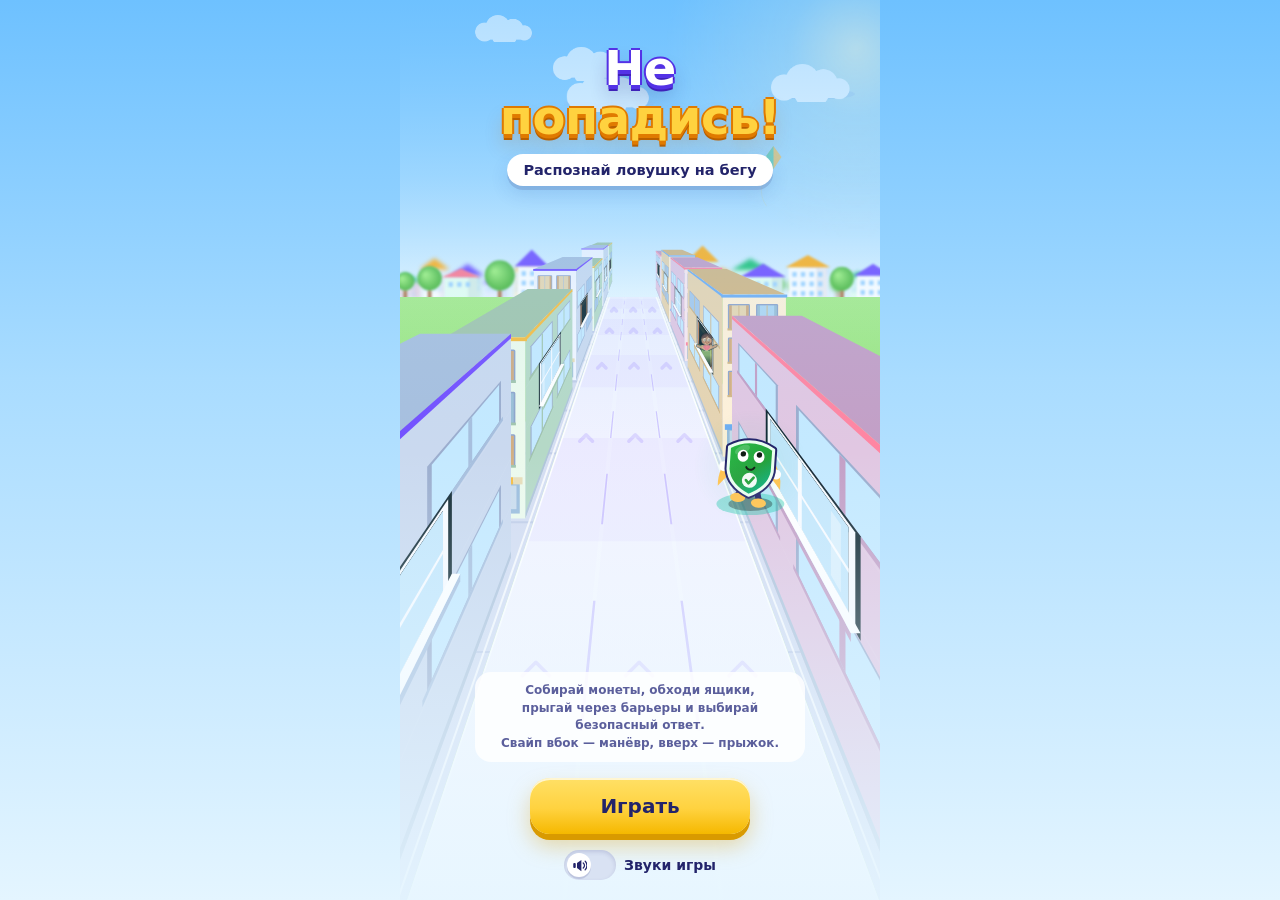
==== commit e3f0a116: "Фикс краша инициализации + возврат разбора ловушек на финише - makeTown/resize: защита от canvas 0×0" ====
--- a/game/index.html
+++ b/game/index.html
@@ -65,6 +65,7 @@
         <div class="stat"><div class="stat-num" id="end-recognized">0</div><div class="stat-lbl">ловушек<br>распознано</div></div>
       </div>
       <p class="end-verdict" id="end-verdict"></p>
+      <div class="end-review" id="end-review"></div>
       <section class="chest-shop" aria-labelledby="shop-title">
         <div class="shop-heading"><h3 id="shop-title">Выбери сундук</h3><span class="shop-wallet"><i class="coin-dot" aria-hidden="true"></i><span id="shop-balance" aria-live="polite">0</span><span class="sr-only">монет осталось</span></span></div>
         <div class="chest-list" id="chest-list"></div>
--- a/game/styles.css
+++ b/game/styles.css
@@ -374,3 +374,23 @@
 #event-stage.event-stage { top:calc(env(safe-area-inset-top) + 96px); }
 #app.is-paused .hud *,#app.is-paused .event-stage * { animation-play-state:paused!important; }
 @media(max-width:360px) { .hud-chip { font-size:13px; }.hud-health .life { width:17px; height:21px; } }
+
+/* ---------- Разбор ошибок на финише ---------- */
+.end-review { width: 100%; max-width: 340px; display: flex; flex-direction: column; gap: 7px; animation: riseIn 0.4s ease-out 0.55s both; }
+.review-title { margin: 2px 0 1px; font-size: 13px; font-weight: 800; color: var(--ink-2); }
+.review-allgood { margin: 0; font-size: 14.5px; font-weight: 800; color: var(--ok-d); background: #e6fff2; border: 2px solid #b6f0d2; border-radius: 14px; padding: 10px 12px; }
+.review-item { display: block; width: 100%; text-align: left; background: var(--tile); border: 2px solid #ffd7df; border-left: 5px solid var(--refuse); border-radius: 14px; padding: 9px 12px; cursor: pointer; box-shadow: 0 3px 0 rgba(35,36,106,0.08); font: inherit; }
+.review-item .ri-top { display: flex; align-items: center; gap: 7px; flex-wrap: wrap; font-size: 14px; font-weight: 800; color: var(--ink); }
+.review-item .ri-text { flex: 1; min-width: 0; }
+.review-safe { font-size: 10.5px; font-weight: 800; color: #9a6b00; background: #fff0c7; border-radius: 999px; padding: 2px 8px; }
+.review-item .ri-why { display: none; margin-top: 7px; font-size: 13px; line-height: 1.38; color: var(--ink-2); }
+.review-item .ri-why b { color: var(--ok-d); font-weight: 900; }
+.review-item.open { border-color: #cfe9d8; border-left-color: var(--ok); }
+.review-item.open .ri-why { display: block; }
+
+/* Кнопка «Играть»: приглашающий пульс затухает (не дёргается бесконечно) */
+#btn-play { animation: riseIn 0.4s ease-out 0.55s both, pulse 1.6s ease-in-out 1s 4; }
+@media (prefers-reduced-motion: reduce) {
+  #btn-play { animation: riseIn 0.4s ease-out 0.55s both; }
+  .badge, .end-review { animation: none; }
+}
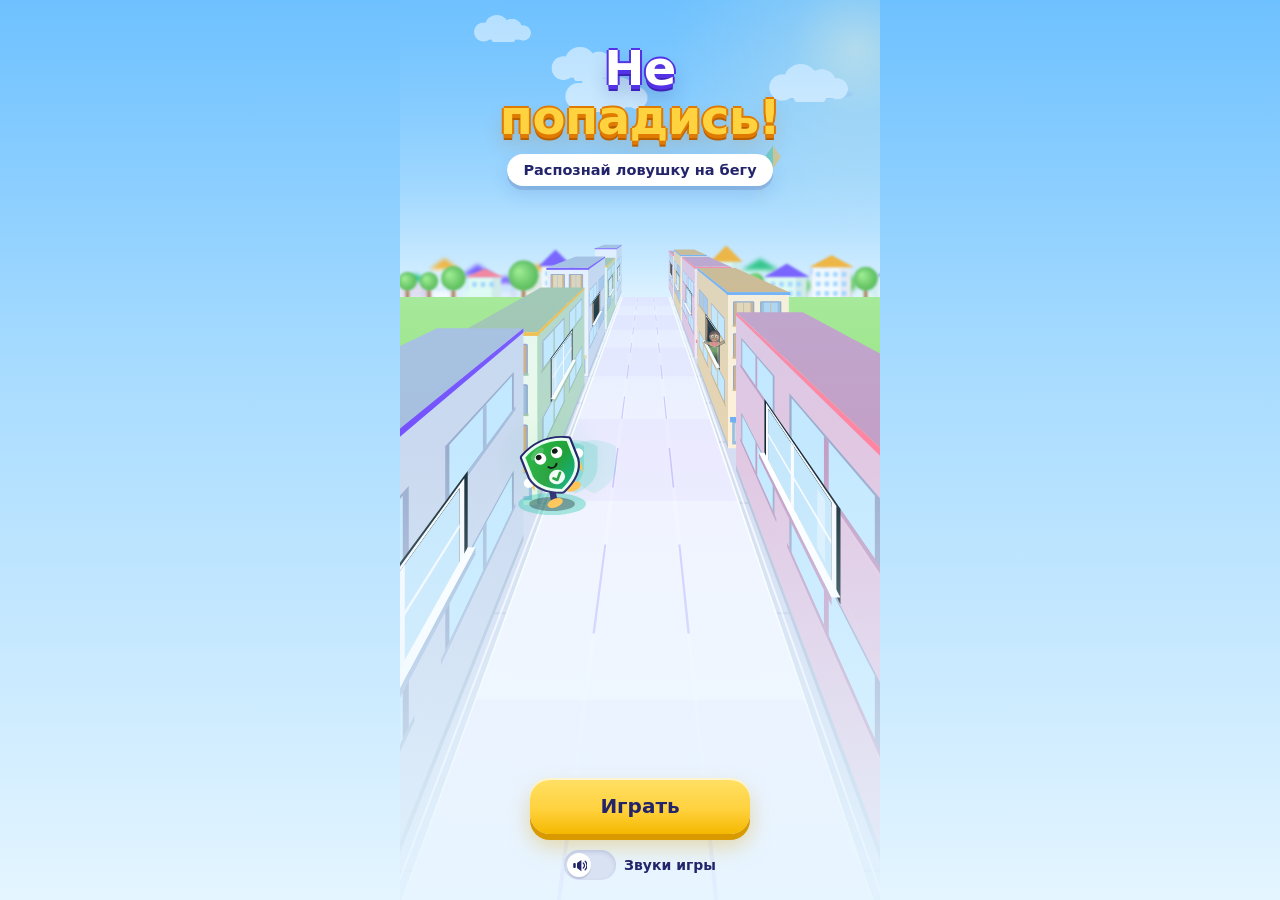
==== commit f2752a92: "Финальная версия коллег (4-min) + правки под ТЗ Импортирована доработанная версия коллег (офлайн-кон" ====
--- a/game/index.html
+++ b/game/index.html
@@ -5,14 +5,14 @@
   <meta name="viewport" content="width=device-width, initial-scale=1, maximum-scale=1, user-scalable=no, viewport-fit=cover" />
   <link rel="icon" href="data:," />
   <title>Не попадись!</title>
-  <link rel="stylesheet" href="styles.css?v=reel-jump-3" />
-  <link rel="stylesheet" href="events.css?v=reel-jump-3" />
-  <link rel="stylesheet" href="rewards.css?v=reel-jump-3" />
+  <link rel="stylesheet" href="styles.css" />
+  <link rel="stylesheet" href="events.css" />
+  <link rel="stylesheet" href="rewards.css" />
 </head>
 <body>
   <div id="app">
     <!-- Игровое поле -->
-    <canvas id="game" aria-label="Бег по трём дорожкам. Стрелки влево и вправо — манёвр, вверх или пробел — прыжок."></canvas>
+    <canvas id="game" tabindex="-1" aria-label="Бег по трём дорожкам. Стрелки влево и вправо — манёвр, вверх или пробел — прыжок."></canvas>
     <section id="event-stage" class="event-stage hidden" role="status" aria-live="polite" aria-atomic="true"></section>
 
     <!-- HUD во время забега -->
@@ -46,7 +46,6 @@
       </div>
       <div class="start-stage" aria-hidden="true"></div>
       <div class="start-bottom">
-        <p class="start-help">Собирай монеты, обходи ящики,<br>прыгай через барьеры и выбирай безопасный ответ.<br>Свайп вбок — манёвр, вверх — прыжок.</p>
         <button class="btn-primary" id="btn-play">Играть</button>
         <label class="sound-toggle">
           <input type="checkbox" id="sound-toggle" />
@@ -56,8 +55,59 @@
       </div>
     </section>
 
+    <section id="tutorial-overlay" class="modal-overlay hidden" role="dialog" aria-modal="true" aria-labelledby="tutorial-title" aria-describedby="tutorial-subtitle">
+      <div class="tutorial-card">
+        <button id="btn-tutorial-close" class="tutorial-close" aria-label="Пропустить обучение и начать игру"><svg viewBox="0 0 24 24" aria-hidden="true"><path d="M7 7l10 10M17 7L7 17"/></svg></button>
+        <h2 id="tutorial-title">Как играть</h2>
+        <p id="tutorial-subtitle">Герой бежит сам</p>
+        <div class="tutorial-moves">
+          <div class="tutorial-step">
+            <svg class="tutorial-art" viewBox="0 0 140 116" aria-hidden="true">
+              <defs><g id="tutorial-hero"><ellipse cy="24" rx="18" ry="5" fill="#c2b7eb"/><path d="M0-24L19-17V1Q18 17 0 24Q-18 17-19 1V-17Z" fill="#22c37a" stroke="#fff" stroke-width="3"/><ellipse cx="-7" cy="-6" rx="4" ry="6" fill="#fff"/><ellipse cx="7" cy="-6" rx="4" ry="6" fill="#fff"/><circle cx="-6" cy="-5" r="2" fill="#23246a"/><circle cx="8" cy="-5" r="2" fill="#23246a"/><path d="M-5 6q5 6 10 0" fill="none" stroke="#23246a" stroke-width="2.5" stroke-linecap="round"/></g></defs>
+              <path d="M17 108L36 10H104L123 108" fill="#e2daf7"/><path d="M51 12L44 108M89 12L96 108" stroke="#fff" stroke-width="2" stroke-dasharray="6 6"/>
+              <g fill="#a28bd4" stroke="#fff" stroke-width="2"><rect x="53" y="18" width="34" height="38" rx="4"/><path d="M58 23l24 28m0-28L58 51"/></g>
+              <g class="tutorial-dodge"><use href="#tutorial-hero" x="70" y="75"/></g>
+              <path d="M33 105H107m-68-6l-6 6 6 6m62-12l6 6-6 6" fill="none" stroke="#7350ff" stroke-width="3" stroke-linecap="round" stroke-linejoin="round"/>
+            </svg>
+            <strong>Обходи ящики</strong><span>Свайп ← →</span>
+          </div>
+          <div class="tutorial-step">
+            <svg class="tutorial-art" viewBox="0 0 140 116" aria-hidden="true">
+              <path d="M17 108L36 10H104L123 108" fill="#fff0bf"/><path d="M51 12L44 108M89 12L96 108" stroke="#fff" stroke-width="2" stroke-dasharray="6 6"/>
+              <ellipse cx="70" cy="23" rx="14" ry="17" fill="#ffd23f" stroke="#fff5be" stroke-width="3"/><text x="70" y="28" text-anchor="middle" fill="#855015" font-size="13" font-weight="900">X5</text>
+              <path d="M47 83v23m46-23v23" stroke="#9987bc" stroke-width="7"/><rect x="41" y="73" width="58" height="17" rx="4" fill="#ffd23f"/><path d="M48 88l10-13m8 13l10-13m8 13l10-13" stroke="#c28b31" stroke-width="4"/>
+              <g class="tutorial-jump"><use href="#tutorial-hero" x="70" y="62"/></g>
+              <path d="M118 84V53m-6 6l6-6 6 6" fill="none" stroke="#7350ff" stroke-width="3" stroke-linecap="round" stroke-linejoin="round"/>
+            </svg>
+            <strong>Прыгай за монетами</strong><span>Свайп ↑</span>
+          </div>
+        </div>
+        <div class="tutorial-answer">
+          <strong>Выбирай безопасный ответ</strong>
+          <div class="tutorial-choices" aria-hidden="true">
+            <span><i class="tutorial-no">×</i>Отказать</span><span><i class="tutorial-check"><svg viewBox="0 0 24 24"><circle cx="10" cy="10" r="6"/><path d="M15 15l5 5"/></svg></i>Проверить</span><span><i class="tutorial-yes">✓</i>Можно</span>
+          </div>
+        </div>
+        <button id="btn-tutorial-start" class="btn-primary">Поехали!</button>
+        <p class="tutorial-keyboard">На компьютере: ← → и пробел</p>
+      </div>
+    </section>
+
     <!-- Экран итога -->
     <section id="screen-end" class="screen hidden" aria-labelledby="end-title">
+      <div id="run-complete" class="run-complete hidden" role="status" aria-live="polite">
+        <svg class="complete-art" viewBox="0 0 240 112" aria-hidden="true">
+          <ellipse cx="120" cy="55" rx="64" ry="48" fill="#ffedab"/>
+          <g fill="none" stroke-width="5" stroke-linecap="round"><path d="M43 29l-7-6m4 61l-9 4m166-60l8-5m-9 58l9 4" stroke="#a493ed"/><path d="M65 14l-2-8m112 8l3-8m-8 89l4 7m-100-7l-3 7" stroke="#efb738"/></g>
+          <g fill="#70d7aa"><circle cx="29" cy="54" r="4"/><circle cx="212" cy="52" r="4"/></g>
+          <path d="M98 70l-8 36 18-7 10 11 7-34M141 70l9 36-18-7-10 11-7-34" fill="#9980ee"/>
+          <circle cx="120" cy="51" r="42" fill="#e7ae32"/><circle cx="120" cy="48" r="41" fill="#ffd45b" stroke="#fff3c8" stroke-width="4"/>
+          <path d="M120 18l24 9v22q-1 20-24 31-23-11-24-31V27Z" fill="#22bc7b" stroke="#fff" stroke-width="3" stroke-linejoin="round"/>
+          <path d="M108 48l9 9 17-20" fill="none" stroke="#fff" stroke-width="6" stroke-linecap="round" stroke-linejoin="round"/>
+        </svg>
+        <h2 id="complete-title">Поздравляем!</h2>
+        <p>Ты добежал до конца и ни разу не попался на ловушку!</p>
+      </div>
       <h2 class="end-title" id="end-title">Забег окончен!</h2>
       <div class="end-stats">
         <div class="stat"><div class="stat-num" id="end-distance">0</div><div class="stat-lbl">метров</div></div>
@@ -67,10 +117,9 @@
       <p class="end-verdict" id="end-verdict"></p>
       <div class="end-review" id="end-review"></div>
       <section class="chest-shop" aria-labelledby="shop-title">
-        <div class="shop-heading"><h3 id="shop-title">Выбери сундук</h3><span class="shop-wallet"><i class="coin-dot" aria-hidden="true"></i><span id="shop-balance" aria-live="polite">0</span><span class="sr-only">монет осталось</span></span></div>
+        <div class="shop-heading"><h3 id="shop-title">Выбери друга за монеты</h3><span class="shop-wallet"><i class="coin-dot" aria-hidden="true"></i><span id="shop-balance" aria-live="polite">0</span><span class="sr-only">монет осталось</span></span></div>
         <div class="chest-list" id="chest-list"></div>
         <div id="run-collection" class="run-collection hidden"><h4 id="collection-heading">Зверушки забега</h4><div id="run-pets" class="run-pets"></div></div>
-        <p class="shop-note">Монеты и зверушки — до нового забега.</p>
       </section>
       <button class="btn-primary" id="btn-again">Начать заново</button>
     </section>
@@ -94,11 +143,13 @@
     </section>
   </div>
 
-  <script src="js/events.js?v=reel-jump-3"></script>
-  <script src="js/runner.js?v=reel-jump-3"></script>
-  <script src="js/city.js?v=reel-jump-3"></script>
-  <script src="js/rewards.js?v=reel-jump-3"></script>
-  <script src="js/reward-shop.js?v=reel-jump-3"></script>
-  <script src="js/game.js?v=reel-jump-3"></script>
+  <script src="js/content.js"></script>
+  <script src="js/platform.js"></script>
+  <script src="js/events.js"></script>
+  <script src="js/runner.js"></script>
+  <script src="js/city.js"></script>
+  <script src="js/rewards.js"></script>
+  <script src="js/reward-shop.js"></script>
+  <script src="js/game.js"></script>
 </body>
 </html>
--- a/game/styles.css
+++ b/game/styles.css
@@ -344,7 +344,6 @@
 #screen-start .game-title { font-size:48px; }
 .start-stage { flex:1; min-height:70px; }
 .start-bottom { display:flex; flex-direction:column; align-items:center; gap:16px; width:100%; }
-.start-help { margin:0; max-width:330px; padding:10px 14px; border-radius:16px; background:#ffffffd9; color:var(--ink-2); font-size:12px; font-weight:750; line-height:1.45; }
 #screen-start #btn-play { min-width:220px; }
 #screen-end { gap:25px; background:linear-gradient(180deg,#b8e3ffe6,#e9f6fff2); }
 #screen-end .end-title { font-size:32px; margin-bottom:3px; }
@@ -358,7 +357,7 @@
 .hud-chip.combo { position:absolute; top:128px; right:14px; font-size:12px; }
 .lives { min-height:36px; align-items:center; }
 .lane-legend { pointer-events:auto; }
-@media (max-height:700px) { #screen-start { padding-top:22px; padding-bottom:18px; }.start-bottom { gap:12px; }#screen-start .game-title { font-size:39px; }.start-help { font-size:11px; }.lane-btn .lb-circle { width:52px; height:52px; }.lane-legend { padding-top:10px; }.lane-btn { gap:5px; } }
+@media (max-height:700px) { #screen-start { padding-top:22px; padding-bottom:18px; }.start-bottom { gap:12px; }#screen-start .game-title { font-size:39px; }.lane-btn .lb-circle { width:52px; height:52px; }.lane-legend { padding-top:10px; }.lane-btn { gap:5px; } }
 @media (max-width:360px) { .hud-left,.hud-right { gap:5px; }.hud-chip { padding:7px 8px; font-size:13px; }.lives { font-size:16px; padding:6px; }.icon-btn { width:36px; height:36px; }#screen-end { padding-inline:16px; }.stat-lbl { font-size:11px; } }
 
 /* Two compact HUD rows keep the pause and sound controls easy to tap. */
@@ -394,3 +393,38 @@
   #btn-play { animation: riseIn 0.4s ease-out 0.55s both; }
   .badge, .end-review { animation: none; }
 }
+.review-neutral { margin: 0; font-size: 14px; font-weight: 700; color: var(--ink-2); background: #eef3ff; border: 2px solid #d7e2ff; border-radius: 14px; padding: 10px 12px; }
+
+/* Блокировка фона диалога и в WebView без inert. */
+.input-blocked { pointer-events:none !important; }
+
+/* Короткое обучение перед первым забегом; вся графика встроена. */
+#tutorial-overlay { padding:16px; padding-top:max(16px,env(safe-area-inset-top)); padding-bottom:max(16px,env(safe-area-inset-bottom)); }
+.tutorial-card { position:relative; width:100%; max-width:380px; max-height:100%; overflow-y:auto; padding:25px 16px 15px; border:3px solid #fff; border-radius:28px; background:#f8fbff; box-shadow:0 7px 0 #abafd9,0 16px 40px #28225035; text-align:center; }
+.tutorial-close { position:absolute; top:7px; right:7px; display:grid; place-items:center; width:44px; height:44px; border:0; border-radius:15px; background:var(--violet-soft); color:var(--violet); cursor:pointer; }
+.tutorial-close svg { width:25px; height:25px; fill:none; stroke:currentColor; stroke-width:3; stroke-linecap:round; }
+.tutorial-close:focus-visible { outline:3px solid var(--violet); outline-offset:2px; }
+.tutorial-card h2 { margin:0 28px 3px; font-size:27px; line-height:1.2; font-weight:900; }
+#tutorial-subtitle { margin:0 0 17px; color:var(--ink-2); font-size:14px; }
+.tutorial-moves { display:grid; grid-template-columns:1fr 1fr; gap:9px; }
+.tutorial-step { min-width:0; padding:4px 3px 12px; border-radius:18px; background:#eee8ff; }
+.tutorial-step:nth-child(2) { background:#fff4d3; }
+.tutorial-art { display:block; width:100%; height:116px; }
+.tutorial-step strong,.tutorial-step span { display:block; }
+.tutorial-step strong { margin:3px 0 5px; font-size:13px; line-height:1.25; font-weight:850; }
+.tutorial-step span { font-size:13px; font-weight:750; color:var(--ink-2); }
+.tutorial-answer { margin:13px 0 16px; padding:13px 5px 11px; border-radius:18px; background:#edf5ff; }
+.tutorial-answer>strong { display:block; font-size:15px; line-height:1.25; }
+.tutorial-choices { display:flex; justify-content:space-around; gap:4px; margin:11px 0 10px; }
+.tutorial-choices span { display:flex; flex:1; flex-direction:column; align-items:center; gap:5px; font-size:11px; font-weight:800; }
+.tutorial-choices i { display:grid; place-items:center; width:34px; height:34px; border-radius:12px; color:white; font-size:29px; line-height:1; font-style:normal; font-weight:900; box-shadow:0 3px 0 #23246a18; }
+.tutorial-no { background:var(--refuse); }.tutorial-check { background:var(--check); }.tutorial-yes { background:var(--ok); }
+.tutorial-check svg { width:24px; height:24px; fill:none; stroke:#fff; stroke-width:3; stroke-linecap:round; }
+#btn-tutorial-start { width:100%; padding:13px 20px; font-size:20px; }
+.tutorial-keyboard { margin:14px 0 0; color:var(--ink-2); font-size:11px; }
+.tutorial-dodge { animation:tutorialDodge 2.8s ease-in-out infinite; }
+.tutorial-jump { animation:tutorialJump 2.8s ease-in-out infinite; }
+@keyframes tutorialDodge { 0%,10%,90%,100% { transform:translateX(0); } 35%,65% { transform:translateX(-32px); } }
+@keyframes tutorialJump { 0%,15%,85%,100% { transform:translateY(20px); } 45%,55% { transform:translateY(-15px); } }
+@media (max-height:620px) { .tutorial-card { padding-top:20px; }.tutorial-art { height:92px; }#tutorial-subtitle { margin-bottom:10px; }.tutorial-answer { margin:10px 0 12px; padding:10px 4px; }.tutorial-keyboard { margin-top:12px; } }
+@media (prefers-reduced-motion:reduce) { .tutorial-dodge,.tutorial-jump { animation:none; }.tutorial-dodge { transform:translateX(-32px); }.tutorial-jump { transform:translateY(-15px); } }
--- a/game/events.css
+++ b/game/events.css
@@ -1,6 +1,6 @@
 /* Компактные предметные события в светлой палитре matvey-v2. */
 .event-stage { position:absolute; z-index:4; top:calc(env(safe-area-inset-top) + 60px); left:50%; width:min(352px, calc(100% - 24px)); transform:translateX(-50%); pointer-events:none; color:#effff8; font-family:inherit; }
-.ev-shell { position:relative; border:1px solid #358573; border-radius:18px; background:linear-gradient(130deg,rgba(17,49,53,.98),rgba(9,28,38,.98)); box-shadow:0 8px 24px #030e1655,inset 0 1px #bbffde12; animation:ev-arrive .32s ease-out both; }
+.ev-shell { position:relative; border:1px solid #358573; border-radius:18px; background:linear-gradient(130deg,rgba(17,49,53,.98),rgba(9,28,38,.98)); box-shadow:0 8px 24px #030e1655,inset 0 1px #bbffde12; }
 .ev-scene { display:flex; align-items:center; gap:12px; padding:13px 14px 13px 10px; min-height:108px; }
 .ev-art { width:68px; height:76px; flex:none; position:relative; display:grid; place-items:center; color:#94edd5; }
 .ev-art:before { content:""; position:absolute; width:66px; height:66px; border-radius:50%; background:radial-gradient(circle,#00c1a01f,transparent 72%); }
@@ -12,7 +12,7 @@
 .ev-timing { padding:7px 9px 0; display:flex; gap:8px; align-items:center; }
 .ev-timing>div { height:3px; flex:1; overflow:hidden; border-radius:3px; background:#8affd326; }
 .ev-timing span { display:block; height:100%; background:#77e3bb; transform-origin:left; }
-.ev-timing small { font-size:10px; color:#c1d6d7; text-shadow:0 1px 3px #001b22; }
+.ev-timing small { font-size:13.5px; font-weight:800; color:#c1d6d7; text-shadow:0 1px 3px #001b22; }
 .ev-result { position:absolute; inset:0; border-radius:inherit; background:#103d35ed; display:flex; align-items:center; justify-content:center; gap:8px; font-weight:800; font-size:15px; color:#b2f6cd; }
 .ev-result[hidden] { display:none; }
 .ev-miss .ev-result { background:#3a3020ed; color:#ffe0a0; }
@@ -83,3 +83,7 @@
 .ev-wallet { color:#6e4ec0; border-color:#c5a9ef; background:#eee4ff; }.ev-transfer { background:#fff8dc; }
 .ev-window { background:#ece7ff; border-color:#b7a6e6; }.ev-window>i { border-color:#cfc3ef; background:#dfd5ff; }
 .ev-notice { background:#e8e2ff; border-color:#bda6f4; }.ev-notice i { border-color:#fff; }.ev-big-coin { background:#ffd23f; color:#fff6bb; border-color:#f5b800; box-shadow:3px 0 #d99a00; }.ev-coin-shadow { background:#7760b733; }
+.ev-shopping-bag { position:absolute; width:39px; height:38px; left:9px; top:28px; border:2px solid #ae98e4; border-radius:5px 5px 9px 9px; background:#ede5ff; transform:rotate(-7deg); }
+.ev-shopping-bag i { position:absolute; width:17px; height:13px; left:9px; top:-11px; border:2px solid #ae98e4; border-bottom:0; border-radius:10px 10px 0 0; }
+.ev-price-tag { position:absolute; display:grid; place-items:center; width:42px; height:45px; right:1px; top:9px; color:#7350ff; background:#fff4c5; border:2px solid #ffd75f; border-radius:10px; transform:rotate(8deg); animation:ev-wiggle 3s ease-in-out infinite; }
+.ev-price-tag .ev-icon { width:28px; height:28px; }
--- a/game/rewards.css
+++ b/game/rewards.css
@@ -30,13 +30,12 @@
 .chest-lock { position:absolute; top:36px; left:36px; width:16px; height:20px; border:2px solid var(--chest-dark); background:var(--chest-trim); border-radius:5px; }
 .chest-lock::after { content:""; position:absolute; width:4px; height:8px; left:4px; top:4px; border-radius:3px; background:var(--chest-dark); }
 .chest-glow { position:absolute; inset:0; border-radius:50%; background:radial-gradient(ellipse,#fff0bbaa,transparent 65%); }
-.shop-note { margin:7px 0 0; color:var(--ink-2); font-size:10px; font-weight:650; }
 .run-collection { border-top:1px solid #e2def2; margin-top:10px; padding-top:9px; }
 .run-collection h4 { font-size:12px; margin:0 0 6px; text-align:left; }
 .run-pets { display:flex; gap:5px; overflow-x:auto; touch-action:pan-x; padding:0 0 4px; }
 .owned-pet { border:1px solid #e0d6f6; background:#f6f0ff; padding:2px; border-radius:12px; width:54px; min-width:54px; cursor:pointer; }
 .owned-pet svg { width:100%; display:block; }
-.modal-overlay { position:absolute; inset:0; z-index:30; display:flex; align-items:center; justify-content:center; padding:20px; background:#3d386259; backdrop-filter:blur(5px); overflow-y:auto; touch-action:pan-y; }
+.modal-overlay { position:absolute; inset:0; z-index:30; display:flex; align-items:center; justify-content:center; padding:20px; background:#3d386259; -webkit-backdrop-filter:blur(5px); backdrop-filter:blur(5px); overflow-y:auto; touch-action:pan-y; }
 .pause-card,.reward-dialog { width:100%; max-width:360px; max-height:100%; overflow-y:auto; padding:24px 20px; border-radius:28px; background:#f8fbff; box-shadow:0 7px 0 #abafd9,0 16px 40px #28225035; color:var(--ink); text-align:center; }
 .pause-card { display:flex; flex-direction:column; gap:13px; }
 .pause-card h2 { margin:0; font-size:28px; }.pause-card p { margin:0 0 7px; font-size:15px; }
@@ -88,3 +87,28 @@
 @keyframes rewardHalo { 0% { opacity:0; transform:scale(.4); } 30% { opacity:.8; } 100% { opacity:0; transform:scale(1.5); } }
 @keyframes rewardConfetti { 0% { opacity:0; transform:translate(0,0) scale(.3); } 12% { opacity:1; } 70% { opacity:1; } 100% { opacity:0; transform:translate(var(--dx),var(--dy)) rotate(var(--turn)) scale(.7); } }
 @media(prefers-reduced-motion:reduce) { .pet-aura,.reward-burst { display:none; }.celebrating .pet-art { animation:none; } }
+
+/* Плашка успешного финиша четырёхминутного забега. */
+.run-complete { position:relative; width:100%; max-width:360px; padding:14px 12px 20px; border:3px solid #fff; border-radius:28px; background:linear-gradient(145deg,#fff7d5,#fffdf5 55%,#eee9ff); box-shadow:0 5px 0 #d9cff2,0 10px 24px #7350ff17; text-align:center; color:var(--ink); animation:riseIn .45s ease-out both; }
+.complete-art { display:block; width:218px; max-width:100%; height:102px; margin:0 auto 5px; }
+.run-complete h2 { margin:0 0 6px; font-size:28px; line-height:1.15; font-weight:900; letter-spacing:-.5px; }
+.run-complete p { margin:0; font-size:16px; line-height:1.35; font-weight:800; color:#61539a; }
+#screen-end .run-complete+.end-title.hidden { display:none; }
+@media(max-width:360px) { .run-complete { padding:12px 10px 17px; }.run-complete h2 { font-size:25px; }.run-complete p { font-size:14px; }.complete-art { height:90px; } }
+
+/* ---------- Витрина выбора персонажа (детерминированная покупка, без азарта) ---------- */
+.chest-list { max-height:44vh; overflow-y:auto; padding:2px; -webkit-overflow-scrolling:touch; }
+.pet-buy { min-width:0; padding:6px 3px 7px; border:2px solid #ddd5fa; border-top:4px solid var(--pet-color,#ddd5fa); border-radius:16px; background:#f8f5ff; color:var(--ink); display:flex; flex-direction:column; align-items:center; gap:2px; cursor:pointer; box-shadow:0 3px 0 #d7cef0; }
+.pet-buy:active:not(:disabled) { transform:translateY(2px); box-shadow:0 1px 0 #d7cef0; }
+.pet-buy:disabled { cursor:default; }
+.pet-buy:disabled:not(.owned) { background:#f0f1f8; border-color:#e0e2ed; border-top-color:#e0e2ed; box-shadow:0 3px 0 #e0e2ed; }
+.pet-buy:disabled:not(.owned) .pet-thumb { filter:saturate(.5); opacity:.6; }
+.pet-buy.owned { background:#eafff1; border-color:#b6f0d2; border-top-color:#2fd06e; box-shadow:0 3px 0 #bfeccd; cursor:default; }
+.pet-thumb { width:64px; height:60px; }
+.pet-thumb svg { width:100%; height:100%; display:block; }
+.pet-buy-name { font-size:10.5px; font-weight:850; letter-spacing:-.2px; line-height:1.05; text-align:center; }
+.pet-buy-price { display:flex; align-items:center; justify-content:center; gap:4px; border-radius:9px; padding:2px 7px; background:#ffd954; box-shadow:0 2px 0 #dca626; font-size:14px; font-weight:900; }
+.pet-buy-price .coin-dot { width:11px; height:11px; background:#ffed9c; border:1px solid #b7811f; }
+.pet-buy.owned .pet-buy-price { background:#c8f6d8; box-shadow:0 2px 0 #92d6a8; }
+.pet-buy small { font-size:9.5px; font-weight:750; color:var(--ink-2); }
+.pet-buy.owned small { color:#12965a; }
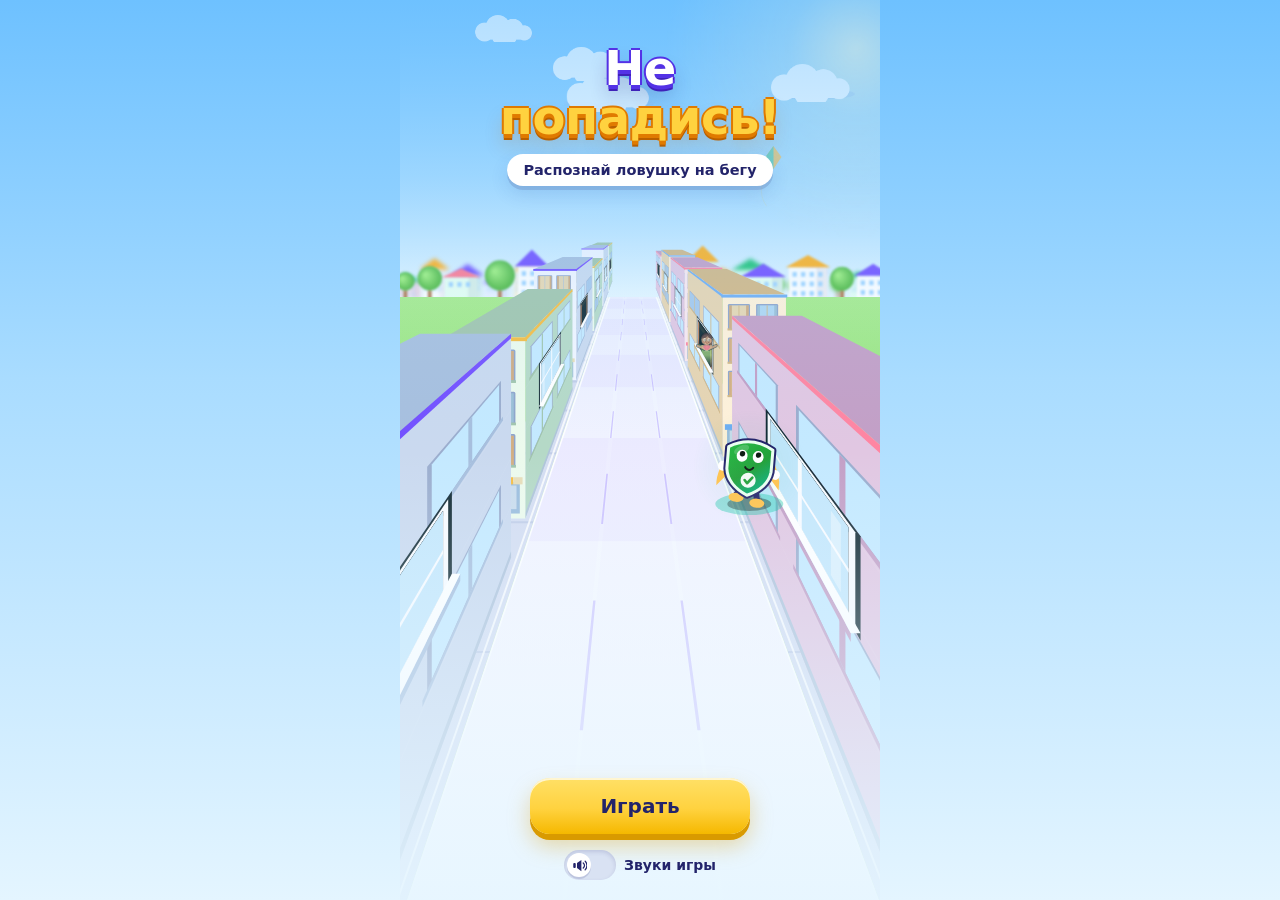
==== commit ab8e6a8f: "Fix WebView compatibility" ====
--- a/game/index.html
+++ b/game/index.html
@@ -106,7 +106,7 @@
           <path d="M108 48l9 9 17-20" fill="none" stroke="#fff" stroke-width="6" stroke-linecap="round" stroke-linejoin="round"/>
         </svg>
         <h2 id="complete-title">Поздравляем!</h2>
-        <p>Ты добежал до конца и ни разу не попался на ловушку!</p>
+        <p>Ты прошёл все испытания!</p>
       </div>
       <h2 class="end-title" id="end-title">Забег окончен!</h2>
       <div class="end-stats">
@@ -117,7 +117,7 @@
       <p class="end-verdict" id="end-verdict"></p>
       <div class="end-review" id="end-review"></div>
       <section class="chest-shop" aria-labelledby="shop-title">
-        <div class="shop-heading"><h3 id="shop-title">Выбери друга за монеты</h3><span class="shop-wallet"><i class="coin-dot" aria-hidden="true"></i><span id="shop-balance" aria-live="polite">0</span><span class="sr-only">монет осталось</span></span></div>
+        <div class="shop-heading"><h3 id="shop-title">Выбери сундук</h3><span class="shop-wallet"><i class="coin-dot" aria-hidden="true"></i><span id="shop-balance" aria-live="polite">0</span><span class="sr-only">монет осталось</span></span></div>
         <div class="chest-list" id="chest-list"></div>
         <div id="run-collection" class="run-collection hidden"><h4 id="collection-heading">Зверушки забега</h4><div id="run-pets" class="run-pets"></div></div>
       </section>
--- a/game/rewards.css
+++ b/game/rewards.css
@@ -95,20 +95,3 @@
 .run-complete p { margin:0; font-size:16px; line-height:1.35; font-weight:800; color:#61539a; }
 #screen-end .run-complete+.end-title.hidden { display:none; }
 @media(max-width:360px) { .run-complete { padding:12px 10px 17px; }.run-complete h2 { font-size:25px; }.run-complete p { font-size:14px; }.complete-art { height:90px; } }
-
-/* ---------- Витрина выбора персонажа (детерминированная покупка, без азарта) ---------- */
-.chest-list { max-height:44vh; overflow-y:auto; padding:2px; -webkit-overflow-scrolling:touch; }
-.pet-buy { min-width:0; padding:6px 3px 7px; border:2px solid #ddd5fa; border-top:4px solid var(--pet-color,#ddd5fa); border-radius:16px; background:#f8f5ff; color:var(--ink); display:flex; flex-direction:column; align-items:center; gap:2px; cursor:pointer; box-shadow:0 3px 0 #d7cef0; }
-.pet-buy:active:not(:disabled) { transform:translateY(2px); box-shadow:0 1px 0 #d7cef0; }
-.pet-buy:disabled { cursor:default; }
-.pet-buy:disabled:not(.owned) { background:#f0f1f8; border-color:#e0e2ed; border-top-color:#e0e2ed; box-shadow:0 3px 0 #e0e2ed; }
-.pet-buy:disabled:not(.owned) .pet-thumb { filter:saturate(.5); opacity:.6; }
-.pet-buy.owned { background:#eafff1; border-color:#b6f0d2; border-top-color:#2fd06e; box-shadow:0 3px 0 #bfeccd; cursor:default; }
-.pet-thumb { width:64px; height:60px; }
-.pet-thumb svg { width:100%; height:100%; display:block; }
-.pet-buy-name { font-size:10.5px; font-weight:850; letter-spacing:-.2px; line-height:1.05; text-align:center; }
-.pet-buy-price { display:flex; align-items:center; justify-content:center; gap:4px; border-radius:9px; padding:2px 7px; background:#ffd954; box-shadow:0 2px 0 #dca626; font-size:14px; font-weight:900; }
-.pet-buy-price .coin-dot { width:11px; height:11px; background:#ffed9c; border:1px solid #b7811f; }
-.pet-buy.owned .pet-buy-price { background:#c8f6d8; box-shadow:0 2px 0 #92d6a8; }
-.pet-buy small { font-size:9.5px; font-weight:750; color:var(--ink-2); }
-.pet-buy.owned small { color:#12965a; }
